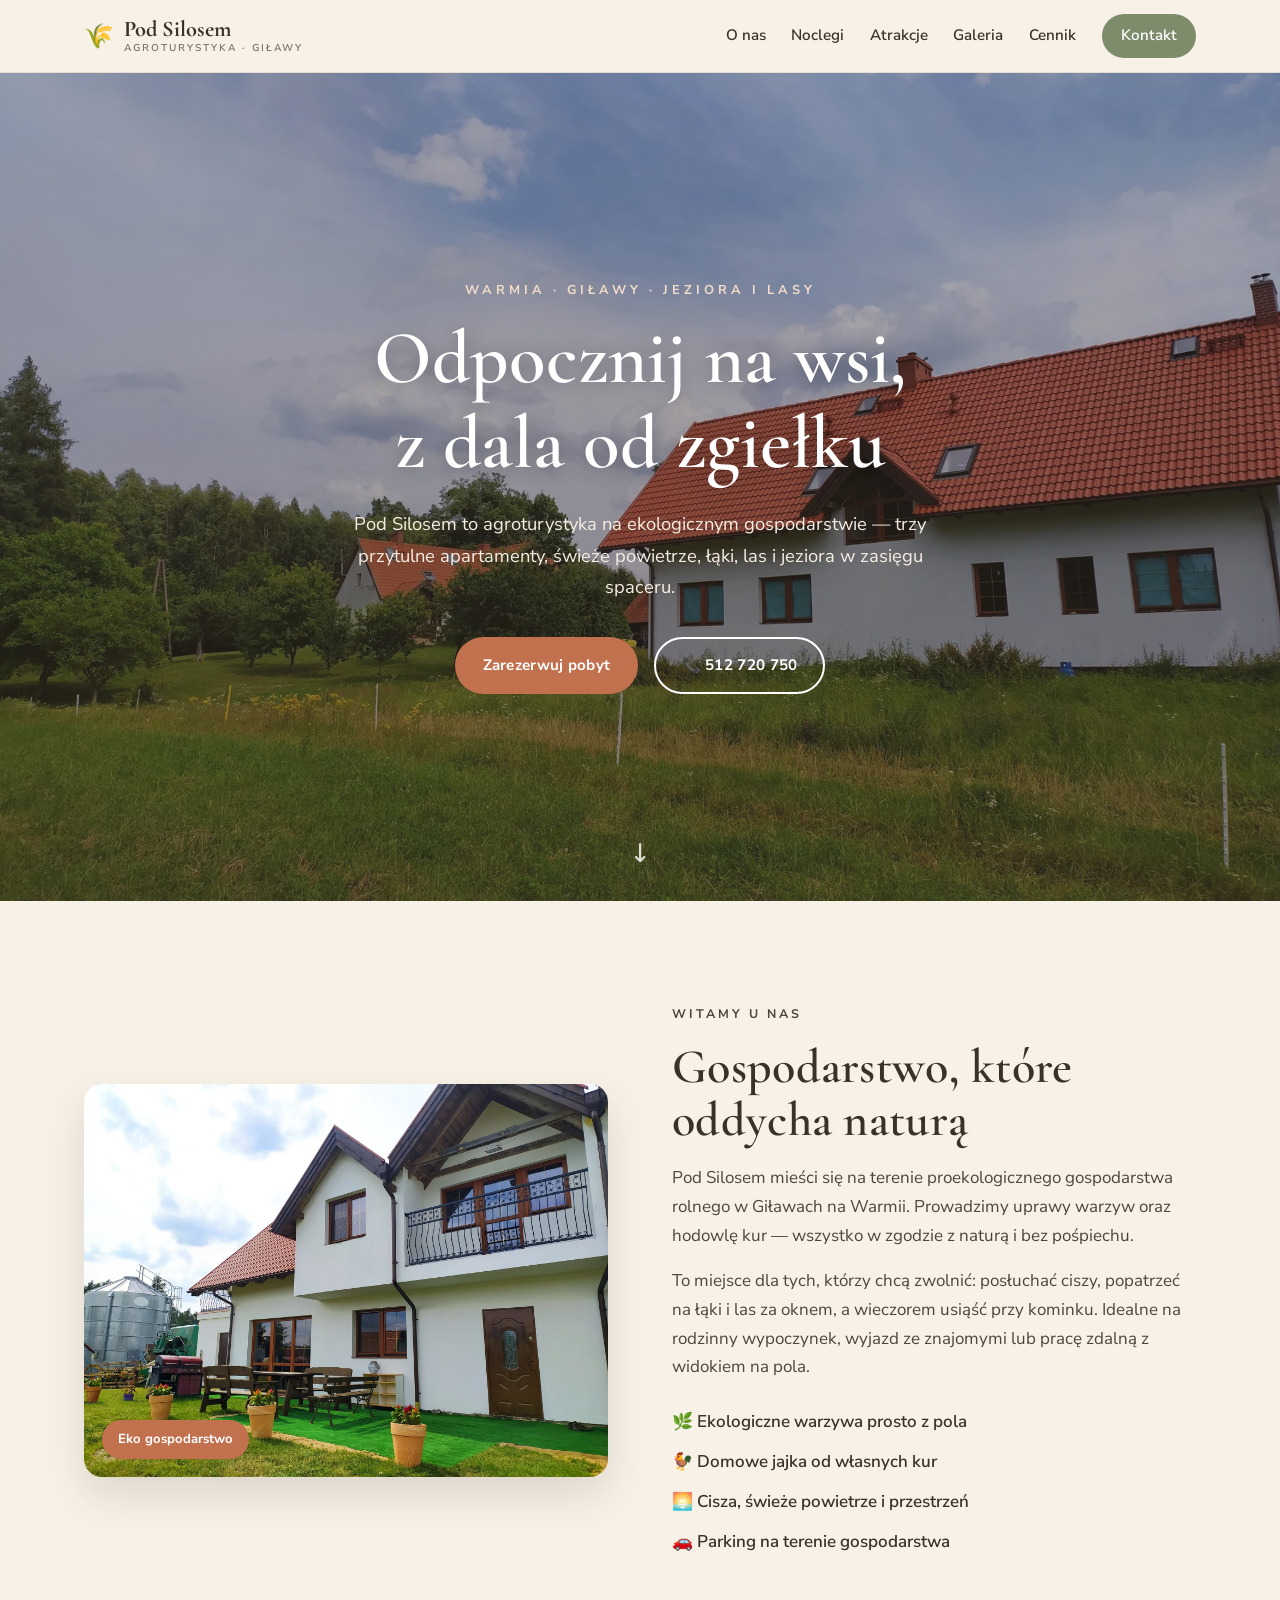
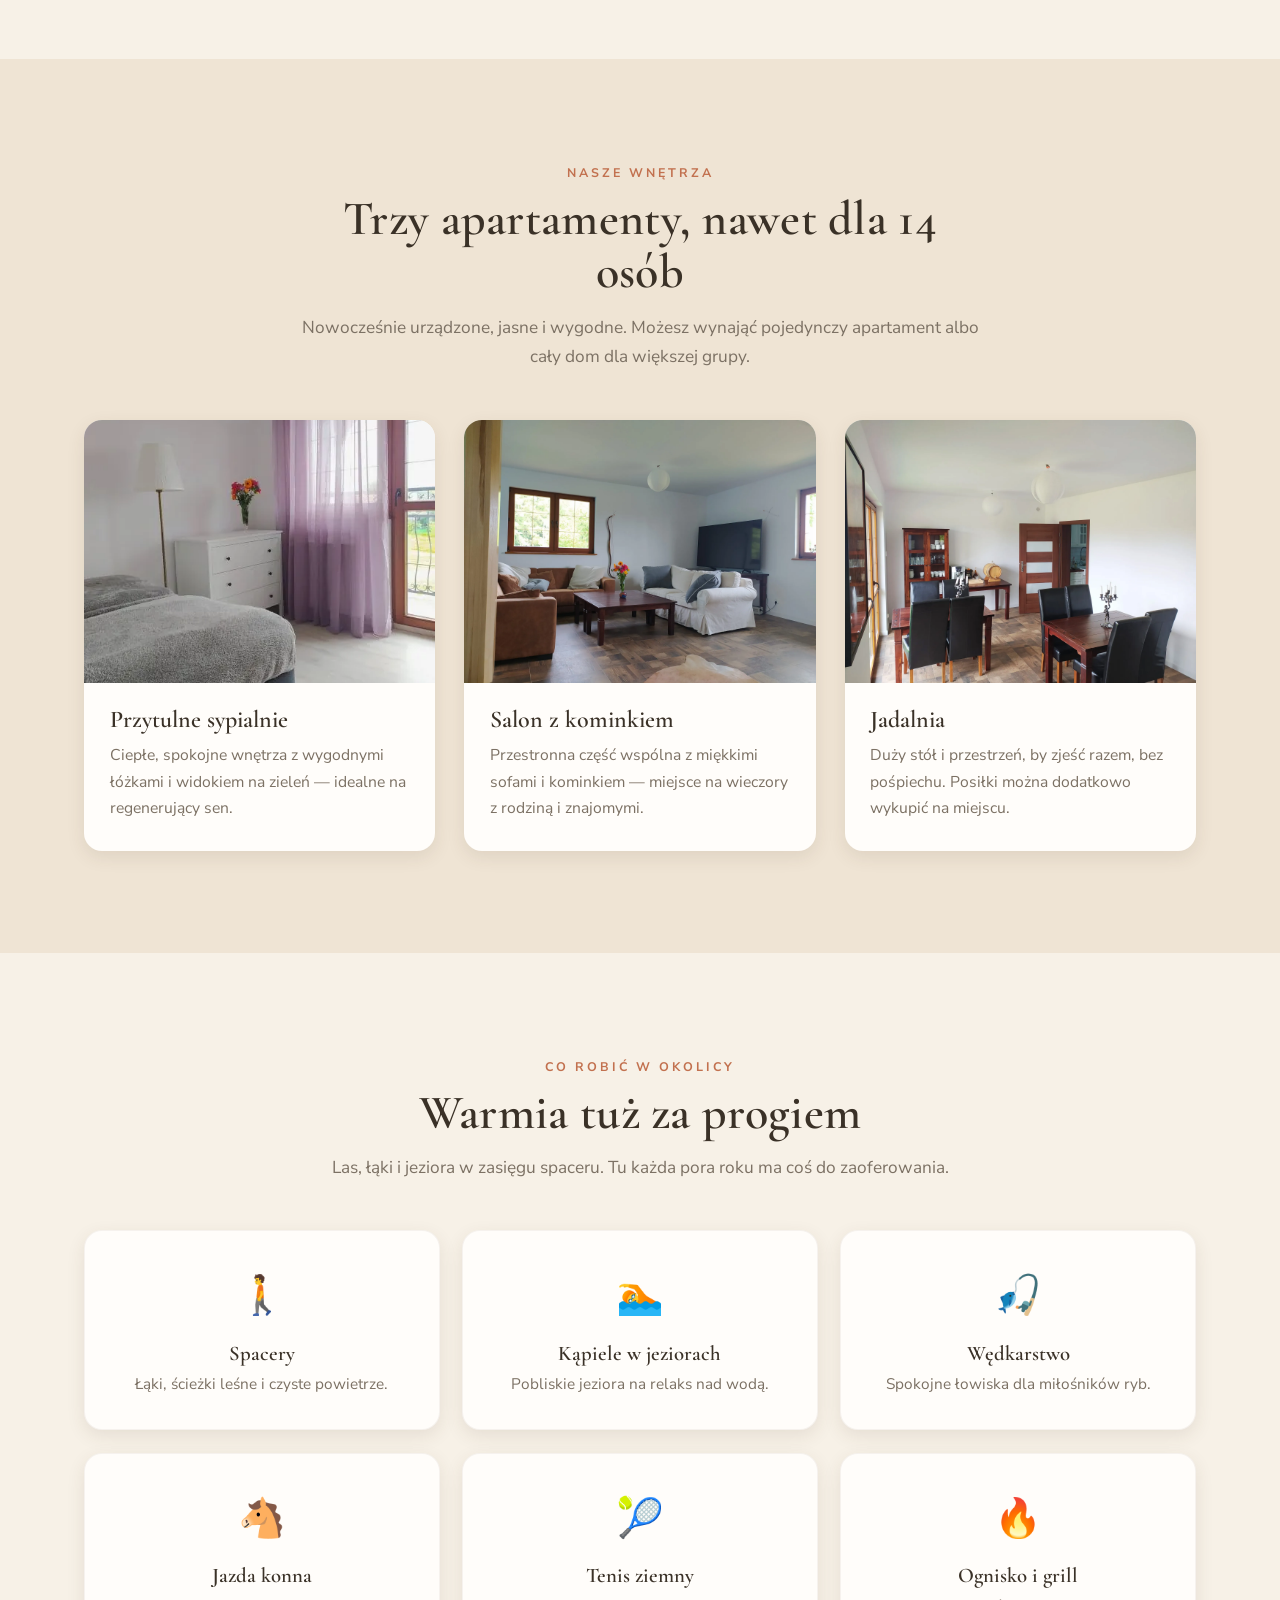
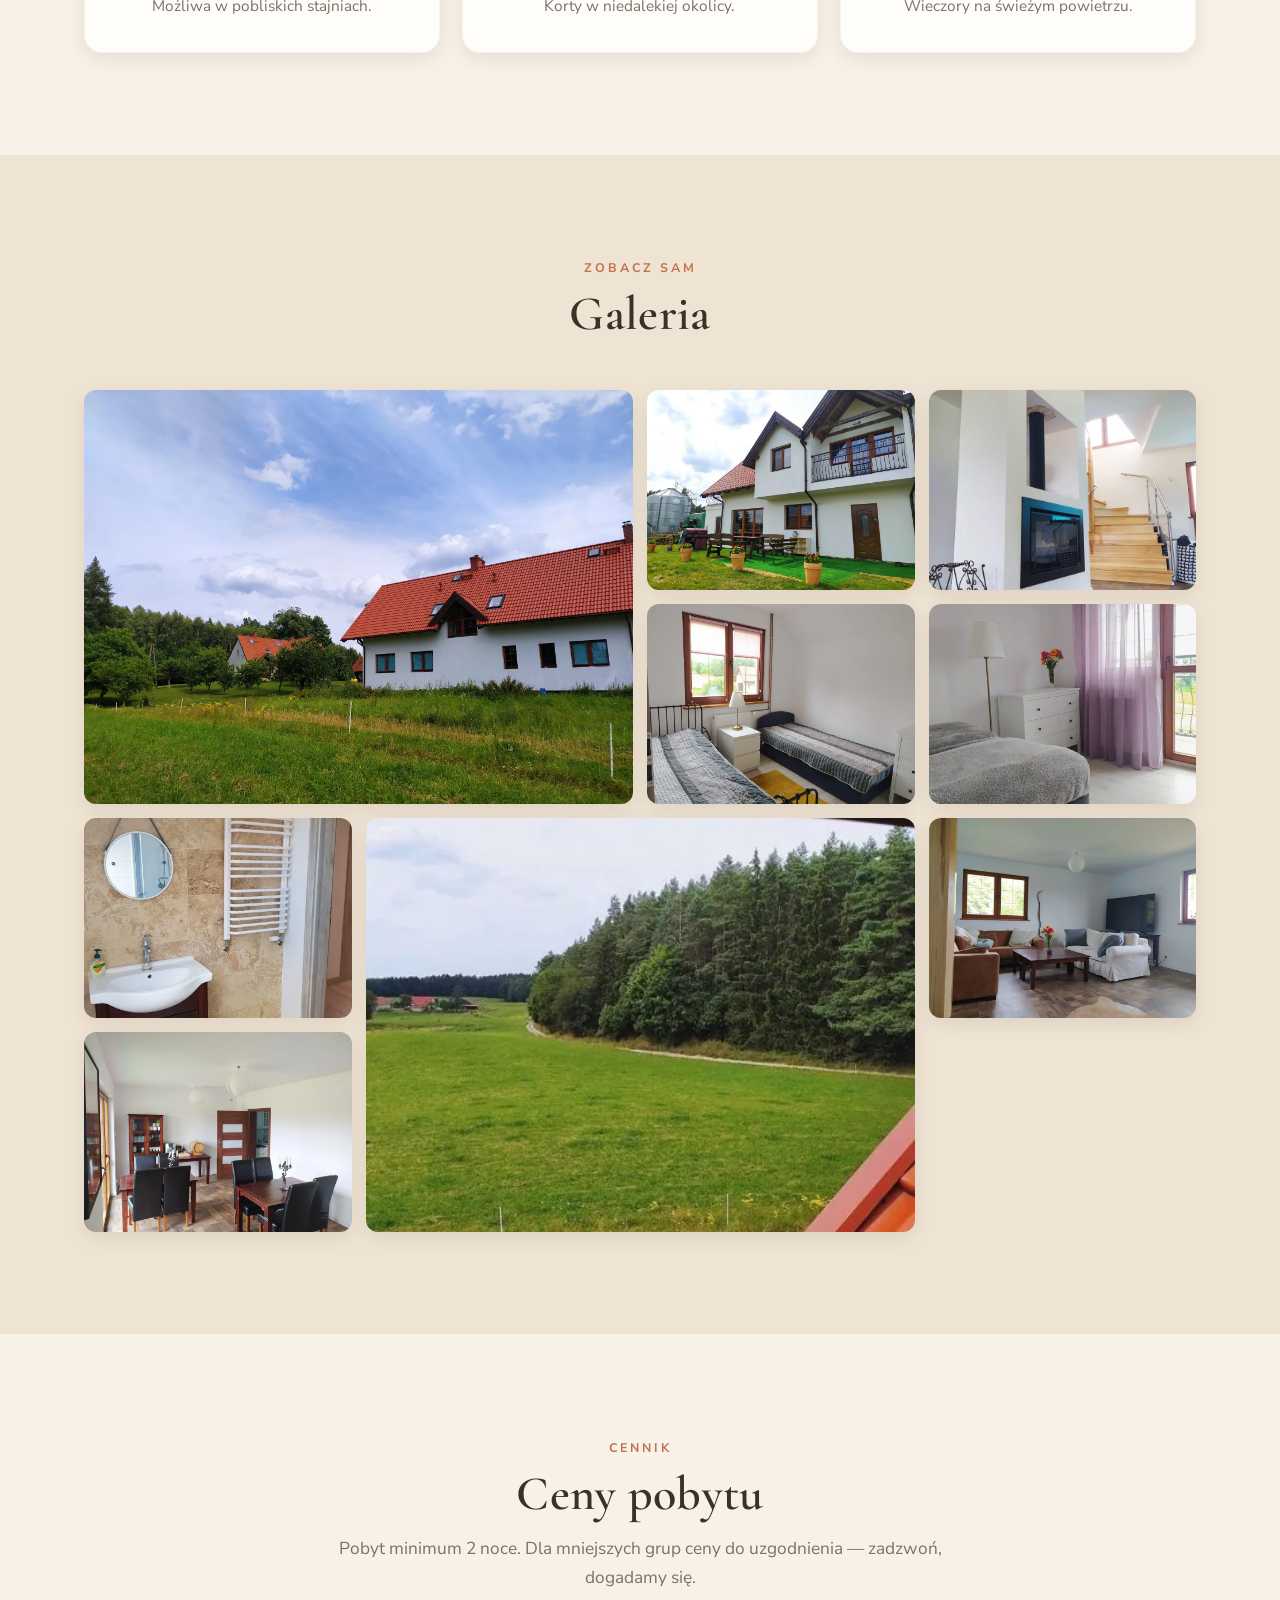
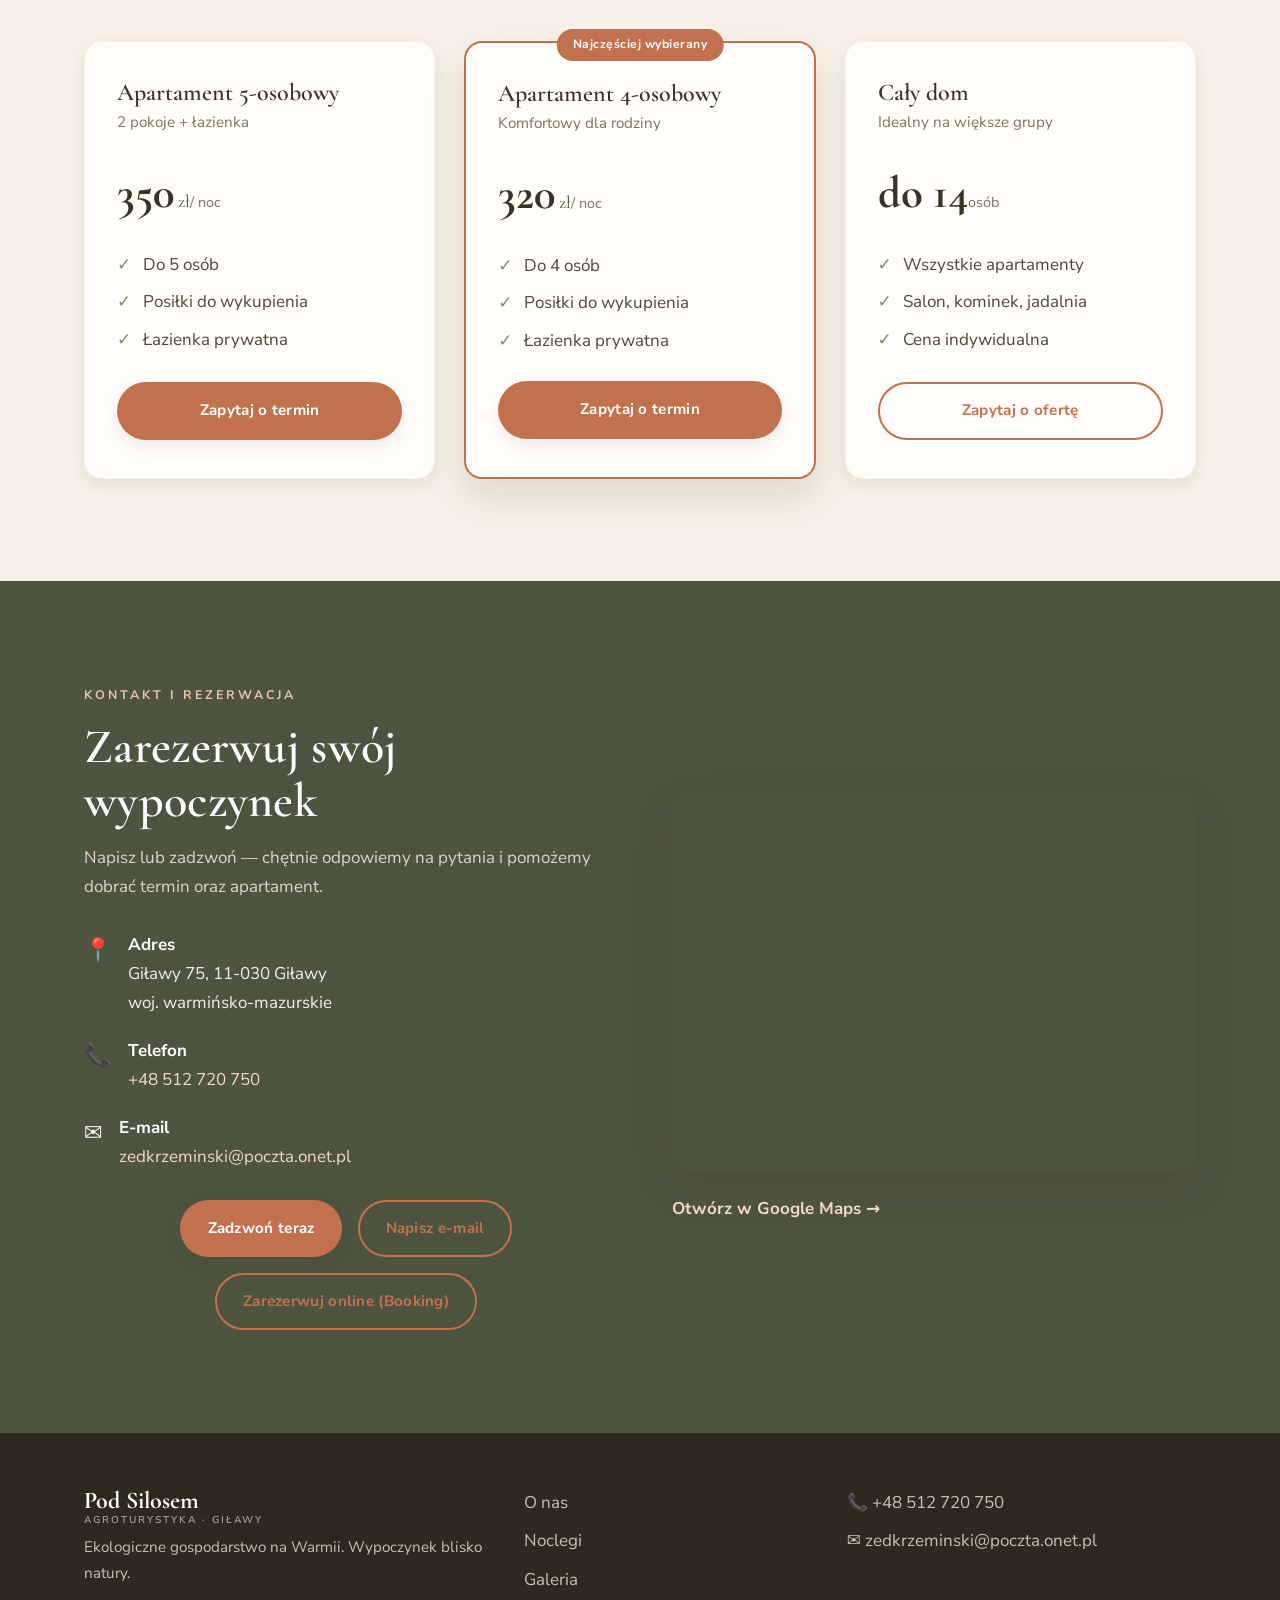
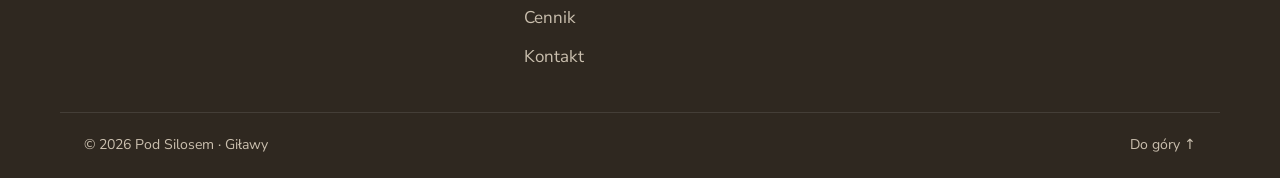
==== index.html @ f5632165 "Dodaj przycisk rezerwacji Booking + konwersje na jego klikniecie Drugorzedny CTA "Zarezerwuj online " ====
<!DOCTYPE html>
<html lang="pl">
<head>
  <!-- Google tag (gtag.js) -->
  <script async src="https://www.googletagmanager.com/gtag/js?id=AW-17350584286"></script>
  <script>
    window.dataLayer = window.dataLayer || [];
    function gtag(){dataLayer.push(arguments);}
    gtag('js', new Date());

    gtag('config', 'AW-17350584286');
  </script>

  <meta charset="UTF-8">
  <meta name="viewport" content="width=device-width, initial-scale=1.0">
  <title>Pod Silosem — Agroturystyka w Giławach na Warmii</title>
  <meta name="description" content="Pod Silosem — agroturystyka w Giławach na Warmii. Trzy nowoczesne apartamenty dla 14 osób na ekologicznym gospodarstwie. Jeziora, las, cisza i wypoczynek z dala od miasta.">
  <meta name="keywords" content="agroturystyka Giławy, nocleg Warmia, Pod Silosem, agroturystyka Warmia i Mazury, apartamenty Giławy, wypoczynek nad jeziorem">
  <meta name="author" content="Pod Silosem">

  <!-- Open Graph -->
  <meta property="og:title" content="Pod Silosem — Agroturystyka w Giławach">
  <meta property="og:description" content="Trzy apartamenty dla 14 osób na ekologicznym gospodarstwie na Warmii. Jeziora, las, cisza.">
  <meta property="og:type" content="website">
  <meta property="og:image" content="assets/img/foto-06.webp">
  <meta property="og:locale" content="pl_PL">

  <link rel="preconnect" href="https://fonts.googleapis.com">
  <link rel="preconnect" href="https://fonts.gstatic.com" crossorigin>
  <link rel="stylesheet"
        href="https://fonts.googleapis.com/css2?family=Cormorant+Garamond:wght@400;600;700&family=Nunito+Sans:wght@300;400;600&display=swap"
        media="print" onload="this.media='all'">
  <noscript>
    <link rel="stylesheet" href="https://fonts.googleapis.com/css2?family=Cormorant+Garamond:wght@400;600;700&family=Nunito+Sans:wght@300;400;600&display=swap">
  </noscript>
  <link rel="stylesheet" href="assets/css/style.css">

  <!-- Schema.org: lokalny biznes / nocleg -->
  <script type="application/ld+json">
  {
    "@context": "https://schema.org",
    "@type": "LodgingBusiness",
    "name": "Pod Silosem — Agroturystyka w Giławach",
    "description": "Agroturystyka na ekologicznym gospodarstwie rolnym. Trzy apartamenty dla 14 osób, jeziora i lasy Warmii.",
    "image": "assets/img/foto-06.webp",
    "telephone": "+48512720750",
    "email": "zedkrzeminski@poczta.onet.pl",
    "address": {
      "@type": "PostalAddress",
      "streetAddress": "Giławy 75",
      "postalCode": "11-030",
      "addressLocality": "Giławy",
      "addressRegion": "warmińsko-mazurskie",
      "addressCountry": "PL"
    },
    "petsAllowed": true,
    "numberOfRooms": 3
  }
  </script>
</head>
<body>

  <!-- ===== NAGŁÓWEK / NAWIGACJA ===== -->
  <header class="site-header" id="top">
    <div class="container nav-wrap">
      <a href="#top" class="brand">
        <span class="brand-mark">🌾</span>
        <span class="brand-text">Pod&nbsp;Silosem<small>Agroturystyka · Giławy</small></span>
      </a>
      <nav class="nav" id="nav">
        <a href="#o-nas">O nas</a>
        <a href="#noclegi">Noclegi</a>
        <a href="#atrakcje">Atrakcje</a>
        <a href="#galeria">Galeria</a>
        <a href="#cennik">Cennik</a>
        <a href="#kontakt" class="nav-cta">Kontakt</a>
      </nav>
      <button class="nav-toggle" id="navToggle" aria-label="Otwórz menu" aria-expanded="false">
        <span></span><span></span><span></span>
      </button>
    </div>
  </header>

  <!-- ===== HERO ===== -->
  <section class="hero">
    <div class="hero-overlay"></div>
    <div class="container hero-inner">
      <p class="hero-kicker">Warmia · Giławy · jeziora i lasy</p>
      <h1>Odpocznij na wsi,<br>z dala od zgiełku</h1>
      <p class="hero-lead">Pod Silosem to agroturystyka na ekologicznym gospodarstwie — trzy przytulne apartamenty, świeże powietrze, łąki, las i jeziora w zasięgu spaceru.</p>
      <div class="hero-actions">
        <a href="#kontakt" class="btn btn-primary">Zarezerwuj pobyt</a>
        <a href="tel:+48512720750" class="btn btn-ghost">📞 512 720 750</a>
      </div>
    </div>
    <a href="#o-nas" class="hero-scroll" aria-label="Przewiń w dół">↓</a>
  </section>

  <!-- ===== O NAS ===== -->
  <section class="section" id="o-nas">
    <div class="container split">
      <div class="split-media">
        <img src="assets/img/foto-05.webp" alt="Dom gospodarstwa Pod Silosem z tarasem i ogrodem" loading="lazy">
        <span class="media-badge">Eko gospodarstwo</span>
      </div>
      <div class="split-text">
        <p class="kicker">Witamy u nas</p>
        <h2>Gospodarstwo, które oddycha naturą</h2>
        <p>Pod Silosem mieści się na terenie proekologicznego gospodarstwa rolnego w Giławach na Warmii. Prowadzimy uprawy warzyw oraz hodowlę kur — wszystko w zgodzie z naturą i bez pośpiechu.</p>
        <p>To miejsce dla tych, którzy chcą zwolnić: posłuchać ciszy, popatrzeć na łąki i las za oknem, a wieczorem usiąść przy kominku. Idealne na rodzinny wypoczynek, wyjazd ze znajomymi lub pracę zdalną z widokiem na pola.</p>
        <ul class="feature-list">
          <li>🌿 Ekologiczne warzywa prosto z pola</li>
          <li>🐓 Domowe jajka od własnych kur</li>
          <li>🌅 Cisza, świeże powietrze i przestrzeń</li>
          <li>🚗 Parking na terenie gospodarstwa</li>
        </ul>
      </div>
    </div>
  </section>

  <!-- ===== NOCLEGI ===== -->
  <section class="section section-alt" id="noclegi">
    <div class="container">
      <div class="section-head">
        <p class="kicker">Nasze wnętrza</p>
        <h2>Trzy apartamenty, nawet dla 14 osób</h2>
        <p class="section-sub">Nowocześnie urządzone, jasne i wygodne. Możesz wynająć pojedynczy apartament albo cały dom dla większej grupy.</p>
      </div>
      <div class="cards">
        <article class="card">
          <div class="card-media"><img src="assets/img/foto-09.webp" alt="Sypialnia z podwójnym łóżkiem" loading="lazy"></div>
          <div class="card-body">
            <h3>Przytulne sypialnie</h3>
            <p>Ciepłe, spokojne wnętrza z wygodnymi łóżkami i widokiem na zieleń — idealne na regenerujący sen.</p>
          </div>
        </article>
        <article class="card">
          <div class="card-media"><img src="assets/img/foto-02.webp" alt="Salon z kominkiem i wygodnymi sofami" loading="lazy"></div>
          <div class="card-body">
            <h3>Salon z kominkiem</h3>
            <p>Przestronna część wspólna z miękkimi sofami i kominkiem — miejsce na wieczory z rodziną i znajomymi.</p>
          </div>
        </article>
        <article class="card">
          <div class="card-media"><img src="assets/img/foto-03.webp" alt="Jadalnia z dużym drewnianym stołem" loading="lazy"></div>
          <div class="card-body">
            <h3>Jadalnia</h3>
            <p>Duży stół i przestrzeń, by zjeść razem, bez pośpiechu. Posiłki można dodatkowo wykupić na miejscu.</p>
          </div>
        </article>
      </div>
    </div>
  </section>

  <!-- ===== ATRAKCJE ===== -->
  <section class="section" id="atrakcje">
    <div class="container">
      <div class="section-head">
        <p class="kicker">Co robić w okolicy</p>
        <h2>Warmia tuż za progiem</h2>
        <p class="section-sub">Las, łąki i jeziora w zasięgu spaceru. Tu każda pora roku ma coś do zaoferowania.</p>
      </div>
      <div class="amen-grid">
        <div class="amen"><span class="amen-ico">🚶</span><h3>Spacery</h3><p>Łąki, ścieżki leśne i czyste powietrze.</p></div>
        <div class="amen"><span class="amen-ico">🏊</span><h3>Kąpiele w jeziorach</h3><p>Pobliskie jeziora na relaks nad wodą.</p></div>
        <div class="amen"><span class="amen-ico">🎣</span><h3>Wędkarstwo</h3><p>Spokojne łowiska dla miłośników ryb.</p></div>
        <div class="amen"><span class="amen-ico">🐴</span><h3>Jazda konna</h3><p>Możliwa w pobliskich stajniach.</p></div>
        <div class="amen"><span class="amen-ico">🎾</span><h3>Tenis ziemny</h3><p>Korty w niedalekiej okolicy.</p></div>
        <div class="amen"><span class="amen-ico">🔥</span><h3>Ognisko i grill</h3><p>Wieczory na świeżym powietrzu.</p></div>
      </div>
    </div>
  </section>

  <!-- ===== GALERIA ===== -->
  <section class="section section-alt" id="galeria">
    <div class="container">
      <div class="section-head">
        <p class="kicker">Zobacz sam</p>
        <h2>Galeria</h2>
      </div>
      <div class="gallery" id="gallery">
        <a href="assets/img/foto-06.webp" class="g-item g-wide"><img src="assets/img/foto-06.webp" alt="Dom w otoczeniu łąk i lasu" loading="lazy"></a>
        <a href="assets/img/foto-05.webp" class="g-item"><img src="assets/img/foto-05.webp" alt="Dom z tarasem i ogrodem" loading="lazy"></a>
        <a href="assets/img/foto-04.webp" class="g-item"><img src="assets/img/foto-04.webp" alt="Kominek i drewniane schody" loading="lazy"></a>
        <a href="assets/img/foto-01.webp" class="g-item"><img src="assets/img/foto-01.webp" alt="Sypialnia z dwoma łóżkami" loading="lazy"></a>
        <a href="assets/img/foto-09.webp" class="g-item"><img src="assets/img/foto-09.webp" alt="Sypialnia z fioletowymi zasłonami" loading="lazy"></a>
        <a href="assets/img/foto-07.webp" class="g-item"><img src="assets/img/foto-07.webp" alt="Łazienka" loading="lazy"></a>
        <a href="assets/img/foto-08.webp" class="g-item g-wide"><img src="assets/img/foto-08.webp" alt="Widok z okna na łąkę i las" loading="lazy"></a>
        <a href="assets/img/foto-02.webp" class="g-item"><img src="assets/img/foto-02.webp" alt="Salon z sofami i kominkiem" loading="lazy"></a>
        <a href="assets/img/foto-03.webp" class="g-item"><img src="assets/img/foto-03.webp" alt="Jadalnia z drewnianym stołem" loading="lazy"></a>
      </div>
    </div>
  </section>

  <!-- ===== CENNIK ===== -->
  <section class="section" id="cennik">
    <div class="container">
      <div class="section-head">
        <p class="kicker">Cennik</p>
        <h2>Ceny pobytu</h2>
        <p class="section-sub">Pobyt minimum 2 noce. Dla mniejszych grup ceny do uzgodnienia — zadzwoń, dogadamy się.</p>
      </div>
      <div class="price-grid">
        <div class="price-card">
          <h3>Apartament 5-osobowy</h3>
          <p class="price-meta">2 pokoje + łazienka</p>
          <p class="price"><span>350</span> zł<small>/ noc</small></p>
          <ul>
            <li>Do 5 osób</li>
            <li>Posiłki do wykupienia</li>
            <li>Łazienka prywatna</li>
          </ul>
          <a href="#kontakt" class="btn btn-primary btn-block">Zapytaj o termin</a>
        </div>
        <div class="price-card price-card--featured">
          <span class="price-tag">Najczęściej wybierany</span>
          <h3>Apartament 4-osobowy</h3>
          <p class="price-meta">Komfortowy dla rodziny</p>
          <p class="price"><span>320</span> zł<small>/ noc</small></p>
          <ul>
            <li>Do 4 osób</li>
            <li>Posiłki do wykupienia</li>
            <li>Łazienka prywatna</li>
          </ul>
          <a href="#kontakt" class="btn btn-primary btn-block">Zapytaj o termin</a>
        </div>
        <div class="price-card">
          <h3>Cały dom</h3>
          <p class="price-meta">Idealny na większe grupy</p>
          <p class="price"><span>do 14</span><small>osób</small></p>
          <ul>
            <li>Wszystkie apartamenty</li>
            <li>Salon, kominek, jadalnia</li>
            <li>Cena indywidualna</li>
          </ul>
          <a href="#kontakt" class="btn btn-ghost btn-block">Zapytaj o ofertę</a>
        </div>
      </div>
    </div>
  </section>

  <!-- ===== KONTAKT ===== -->
  <section class="section section-contact" id="kontakt">
    <div class="container split">
      <div class="split-text">
        <p class="kicker">Kontakt i rezerwacja</p>
        <h2>Zarezerwuj swój wypoczynek</h2>
        <p>Napisz lub zadzwoń — chętnie odpowiemy na pytania i pomożemy dobrać termin oraz apartament.</p>
        <ul class="contact-list">
          <li><span>📍</span> <div><strong>Adres</strong><br>Giławy 75, 11-030 Giławy<br>woj. warmińsko-mazurskie</div></li>
          <li><span>📞</span> <div><strong>Telefon</strong><br><a href="tel:+48512720750">+48 512 720 750</a></div></li>
          <li><span>✉️</span> <div><strong>E-mail</strong><br><a href="mailto:zedkrzeminski@poczta.onet.pl">zedkrzeminski@poczta.onet.pl</a></div></li>
        </ul>
        <div class="hero-actions">
          <a href="tel:+48512720750" class="btn btn-primary">Zadzwoń teraz</a>
          <a href="mailto:zedkrzeminski@poczta.onet.pl?subject=Zapytanie%20o%20rezerwacj%C4%99%20-%20Pod%20Silosem" class="btn btn-ghost">Napisz e-mail</a>
          <a href="https://www.booking.com/hotel/pl/agroturystyka-gilawy.pl.html" class="btn btn-ghost js-book-booking" target="_blank" rel="noopener">Zarezerwuj online (Booking)</a>
        </div>
      </div>
      <div class="split-media">
        <iframe
          title="Mapa — Giławy"
          src="https://www.openstreetmap.org/export/embed.html?bbox=20.743%2C53.705%2C20.833%2C53.748&amp;layer=mapnik&amp;marker=53.7265%2C20.7880"
          class="map-frame" loading="lazy"></iframe>
        <a class="map-link" href="https://www.google.com/maps/search/?api=1&query=53.72653514861423%2C20.7880292513791" target="_blank" rel="noopener">Otwórz w Google Maps →</a>
      </div>
    </div>
  </section>

  <!-- ===== STOPKA ===== -->
  <footer class="site-footer">
    <div class="container footer-wrap">
      <div>
        <p class="brand-text footer-brand">Pod Silosem<small>Agroturystyka · Giławy</small></p>
        <p class="footer-note">Ekologiczne gospodarstwo na Warmii. Wypoczynek blisko natury.</p>
      </div>
      <div class="footer-links">
        <a href="#o-nas">O nas</a>
        <a href="#noclegi">Noclegi</a>
        <a href="#galeria">Galeria</a>
        <a href="#cennik">Cennik</a>
        <a href="#kontakt">Kontakt</a>
      </div>
      <div class="footer-contact">
        <a href="tel:+48512720750">📞 +48 512 720 750</a>
        <a href="mailto:zedkrzeminski@poczta.onet.pl">✉️ zedkrzeminski@poczta.onet.pl</a>
      </div>
    </div>
    <div class="container footer-bottom">
      <span>© <span id="year"></span> Pod Silosem · Giławy</span>
      <a href="#top">Do góry ↑</a>
    </div>
  </footer>

  <!-- ===== LIGHTBOX ===== -->
  <div class="lightbox" id="lightbox" aria-hidden="true">
    <button class="lb-close" id="lbClose" aria-label="Zamknij">×</button>
    <button class="lb-prev" id="lbPrev" aria-label="Poprzednie">‹</button>
    <img src="" alt="" id="lbImg">
    <button class="lb-next" id="lbNext" aria-label="Następne">›</button>
  </div>

  <a href="tel:+48512720750" class="fab-call" aria-label="Zadzwoń">📞</a>

  <script defer src="assets/js/main.js"></script>

  <!-- GoatCounter analytics -->
  <script data-goatcounter="https://gilawy.goatcounter.com/count"
          async src="//gc.zgo.at/count.js"></script>

  <!-- Google Ads: konwersje (telefon + Booking) -->
  <script>
    function gilawyTrackConversion(sendTo) {
      if (typeof gtag === 'function') {
        gtag('event', 'conversion', { 'send_to': sendTo });
      }
    }
    document.addEventListener('DOMContentLoaded', function () {
      // Kliknięcie w numer telefonu
      document.querySelectorAll('a[href^="tel:"]').forEach(function (link) {
        link.addEventListener('click', function () {
          gilawyTrackConversion('AW-17350584286/WjOwCJOV_b8cEN7Ps9FA');
        });
      });
      // Kliknięcie "Zarezerwuj online (Booking)"
      document.querySelectorAll('.js-book-booking').forEach(function (link) {
        link.addEventListener('click', function () {
          gilawyTrackConversion('AW-17350584286/6HXTCPCo_r8cEN7Ps9FA');
        });
      });
    });
  </script>
</body>
</html>
---- assets/css/style.css ----
/* ===========================================================
   Pod Silosem — Agroturystyka Giławy
   Styl: przytulny / boho · paleta natury
   =========================================================== */

:root {
  --cream:      #f7f1e7;
  --sand:       #efe4d4;
  --terracotta: #c2714f;
  --terracotta-dark: #a85b3c;
  --sage:       #7d8c6a;
  --sage-dark:  #5f6e4f;
  --olive:      #4d5440;
  --brown:      #6b4f3a;
  --ink:        #3a3127;
  --muted:      #7c7164;
  --white:      #fffdfa;
  --shadow:     0 18px 40px rgba(74, 56, 38, .14);
  --shadow-sm:  0 6px 18px rgba(74, 56, 38, .10);
  --radius:     18px;
  --radius-sm:  12px;
  --maxw:       1160px;
  --serif: "Cormorant Garamond", Georgia, serif;
  --sans:  "Nunito Sans", system-ui, -apple-system, sans-serif;
}

* { box-sizing: border-box; margin: 0; padding: 0; }

html { scroll-behavior: smooth; scroll-padding-top: 80px; }

body {
  font-family: var(--sans);
  color: var(--ink);
  background: var(--cream);
  line-height: 1.7;
  font-size: 17px;
  -webkit-font-smoothing: antialiased;
}

img { max-width: 100%; display: block; }
a { color: inherit; text-decoration: none; }

.container { width: 100%; max-width: var(--maxw); margin-inline: auto; padding-inline: 24px; }

h1, h2, h3 { font-family: var(--serif); font-weight: 600; line-height: 1.12; color: var(--ink); }
h2 { font-size: clamp(2rem, 4vw, 3rem); letter-spacing: .3px; }
h3 { font-size: 1.5rem; }

.kicker {
  text-transform: uppercase;
  letter-spacing: 3px;
  font-size: .78rem;
  font-weight: 700;
  color: var(--terracotta);
  margin-bottom: .6rem;
}

/* ---------- BUTTONS ---------- */
.btn {
  display: inline-flex; align-items: center; gap: .5rem;
  padding: .85rem 1.6rem;
  border-radius: 999px;
  font-weight: 700;
  font-size: .95rem;
  letter-spacing: .3px;
  cursor: pointer;
  border: 2px solid transparent;
  transition: transform .2s ease, box-shadow .2s ease, background .2s ease, color .2s ease;
}
.btn:hover { transform: translateY(-2px); }
.btn-primary { background: var(--terracotta); color: #fff; box-shadow: var(--shadow-sm); }
.btn-primary:hover { background: var(--terracotta-dark); }
.btn-ghost { border-color: var(--terracotta); color: var(--terracotta); background: transparent; }
.btn-ghost:hover { background: var(--terracotta); color: #fff; }
.btn-block { width: 100%; justify-content: center; }

/* ---------- HEADER ---------- */
.site-header {
  position: sticky; top: 0; z-index: 50;
  background: rgba(247, 241, 231, .9);
  backdrop-filter: blur(10px);
  border-bottom: 1px solid rgba(107, 79, 58, .12);
}
.nav-wrap { display: flex; align-items: center; justify-content: space-between; height: 72px; }
.brand { display: flex; align-items: center; gap: .6rem; }
.brand-mark { font-size: 1.5rem; }
.brand-text {
  font-family: var(--serif); font-weight: 700; font-size: 1.4rem;
  line-height: 1; display: flex; flex-direction: column;
}
.brand-text small { font-family: var(--sans); font-weight: 600; font-size: .62rem; letter-spacing: 2px; text-transform: uppercase; color: var(--muted); margin-top: 3px; }

.nav { display: flex; align-items: center; gap: 1.6rem; }
.nav a { font-weight: 600; font-size: .95rem; color: var(--ink); position: relative; transition: color .2s; }
.nav a:not(.nav-cta)::after {
  content: ""; position: absolute; left: 0; bottom: -6px; height: 2px; width: 0;
  background: var(--terracotta); transition: width .25s ease;
}
.nav a:not(.nav-cta):hover { color: var(--terracotta); }
.nav a:not(.nav-cta):hover::after { width: 100%; }
.nav-cta { background: var(--sage); color: #fff !important; padding: .55rem 1.2rem; border-radius: 999px; }
.nav-cta:hover { background: var(--sage-dark); }

.nav-toggle { display: none; flex-direction: column; gap: 5px; background: none; border: 0; cursor: pointer; padding: 6px; }
.nav-toggle span { width: 26px; height: 2px; background: var(--ink); border-radius: 2px; transition: .3s; }

/* ---------- HERO ---------- */
.hero {
  position: relative; min-height: 92vh; display: flex; align-items: center;
  background: url("../img/foto-06.webp") center/cover no-repeat fixed;
  color: #fff; text-align: center;
}
.hero-overlay {
  position: absolute; inset: 0;
  background: linear-gradient(180deg, rgba(58,49,39,.35) 0%, rgba(58,49,39,.55) 100%);
}
.hero-inner { position: relative; z-index: 2; max-width: 800px; text-align: center; margin-inline: auto; padding-block: 5rem; }
.hero-kicker { text-transform: uppercase; letter-spacing: 4px; font-size: .8rem; font-weight: 700; color: #f3dcc9; margin-bottom: 1rem; }
.hero h1 { font-size: clamp(2.6rem, 6vw, 4.7rem); color: #fff; text-shadow: 0 2px 20px rgba(0,0,0,.3); }
.hero-lead { margin: 1.4rem auto 2.2rem; max-width: 600px; font-size: 1.15rem; color: #f6ede2; }
.hero-actions { display: flex; gap: 1rem; justify-content: center; flex-wrap: wrap; }
.hero .btn-ghost { border-color: #fff; color: #fff; }
.hero .btn-ghost:hover { background: #fff; color: var(--terracotta-dark); }
.hero-scroll {
  position: absolute; bottom: 26px; left: 50%; transform: translateX(-50%); z-index: 2;
  color: #fff; font-size: 1.6rem; opacity: .85; animation: bob 1.8s infinite;
}
@keyframes bob { 0%,100% { transform: translate(-50%,0); } 50% { transform: translate(-50%,8px); } }

/* ---------- SECTIONS ---------- */
.section { padding-block: clamp(4rem, 8vw, 6.5rem); }
.section-alt { background: var(--sand); }
.section-head { text-align: center; max-width: 680px; margin: 0 auto 3rem; }
.section-sub { color: var(--muted); margin-top: .8rem; font-size: 1.08rem; }

/* split layout */
.split { display: grid; grid-template-columns: 1fr 1fr; gap: clamp(2rem, 5vw, 4.5rem); align-items: center; }
.split-media { position: relative; }
.split-media img, .map-frame {
  width: 100%; height: 100%; min-height: 340px; object-fit: cover;
  border-radius: var(--radius); box-shadow: var(--shadow);
}
.media-badge {
  position: absolute; bottom: 18px; left: 18px;
  background: var(--terracotta); color: #fff; font-weight: 700; font-size: .82rem;
  padding: .5rem 1rem; border-radius: 999px; box-shadow: var(--shadow-sm);
}
.split-text h2 { margin-bottom: 1rem; }
.split-text p { margin-bottom: 1rem; color: #4f463b; }

.feature-list { list-style: none; margin-top: 1.6rem; display: grid; gap: .7rem; }
.feature-list li { font-weight: 600; }

/* ---------- CARDS (noclegi) ---------- */
.cards { display: grid; grid-template-columns: repeat(3, 1fr); gap: 1.8rem; }
.card {
  background: var(--white); border-radius: var(--radius); overflow: hidden;
  box-shadow: var(--shadow-sm); transition: transform .25s ease, box-shadow .25s ease;
}
.card:hover { transform: translateY(-6px); box-shadow: var(--shadow); }
.card-media { aspect-ratio: 4/3; overflow: hidden; }
.card-media img { width: 100%; height: 100%; object-fit: cover; transition: transform .5s ease; }
.card:hover .card-media img { transform: scale(1.06); }
.card-body { padding: 1.5rem 1.6rem 1.8rem; }
.card-body h3 { margin-bottom: .5rem; }
.card-body p { color: var(--muted); font-size: .98rem; }

/* ---------- AMENITIES (atrakcje) ---------- */
.amen-grid { display: grid; grid-template-columns: repeat(3, 1fr); gap: 1.4rem; }
.amen {
  background: var(--white); border-radius: var(--radius); padding: 2rem 1.8rem;
  text-align: center; box-shadow: var(--shadow-sm); border: 1px solid rgba(107,79,58,.06);
  transition: transform .25s ease;
}
.amen:hover { transform: translateY(-5px); }
.amen-ico { font-size: 2.4rem; display: block; margin-bottom: .8rem; }
.amen h3 { font-size: 1.3rem; margin-bottom: .4rem; }
.amen p { color: var(--muted); font-size: .96rem; }

/* ---------- GALLERY ---------- */
.gallery { display: grid; grid-template-columns: repeat(4, 1fr); grid-auto-rows: 200px; gap: 14px; }
.g-item { overflow: hidden; border-radius: var(--radius-sm); box-shadow: var(--shadow-sm); cursor: pointer; }
.g-item img { width: 100%; height: 100%; object-fit: cover; transition: transform .5s ease; }
.g-item:hover img { transform: scale(1.08); }
.g-wide { grid-column: span 2; grid-row: span 2; }

/* ---------- PRICING ---------- */
.price-grid { display: grid; grid-template-columns: repeat(3, 1fr); gap: 1.8rem; align-items: stretch; }
.price-card {
  background: var(--white); border-radius: var(--radius); padding: 2.4rem 2rem;
  box-shadow: var(--shadow-sm); position: relative; display: flex; flex-direction: column;
  border: 1px solid rgba(107,79,58,.07);
}
.price-card--featured { border: 2px solid var(--terracotta); box-shadow: var(--shadow); }
.price-tag {
  position: absolute; top: -14px; left: 50%; transform: translateX(-50%);
  background: var(--terracotta); color: #fff; font-size: .76rem; font-weight: 700;
  letter-spacing: .5px; padding: .35rem 1rem; border-radius: 999px; white-space: nowrap;
}
.price-meta { color: var(--muted); font-size: .95rem; margin-top: .2rem; }
.price { font-family: var(--serif); margin: 1.2rem 0; color: var(--olive); font-size: 1.1rem; }
.price span { font-size: 2.8rem; font-weight: 700; color: var(--ink); }
.price small { color: var(--muted); font-family: var(--sans); font-size: .9rem; }
.price-card ul { list-style: none; margin: 0 0 1.6rem; display: grid; gap: .55rem; }
.price-card ul li { padding-left: 1.6rem; position: relative; color: #4f463b; }
.price-card ul li::before { content: "✓"; position: absolute; left: 0; color: var(--sage); font-weight: 800; }
.price-card .btn { margin-top: auto; }

/* ---------- CONTACT ---------- */
.section-contact { background: var(--olive); color: #f4efe6; }
.section-contact h2, .section-contact .kicker { color: #fff; }
.section-contact .kicker { color: #e6c3aa; }
.section-contact p { color: #ddd6c8; }
.contact-list { list-style: none; margin: 1.8rem 0; display: grid; gap: 1.2rem; }
.contact-list li { display: flex; gap: 1rem; align-items: flex-start; }
.contact-list span { font-size: 1.4rem; }
.contact-list strong { color: #fff; }
.contact-list a { color: #f0d9c6; border-bottom: 1px solid transparent; }
.contact-list a:hover { border-color: #f0d9c6; }
.map-frame { border: 0; min-height: 380px; }
.map-link { display: inline-block; margin-top: .9rem; color: #f0d9c6; font-weight: 700; }

/* ---------- FOOTER ---------- */
.site-footer { background: #2f2820; color: #cabfae; padding-top: 3.5rem; }
.footer-wrap { display: grid; grid-template-columns: 1.4fr 1fr 1.2fr; gap: 2rem; padding-bottom: 2.5rem; }
.footer-brand { color: #fff; font-size: 1.5rem; }
.footer-brand small { color: #a99e8c; }
.footer-note { margin-top: .6rem; font-size: .95rem; }
.footer-links { display: flex; flex-direction: column; gap: .6rem; }
.footer-links a:hover, .footer-contact a:hover { color: #fff; }
.footer-contact { display: flex; flex-direction: column; gap: .6rem; }
.footer-bottom {
  display: flex; justify-content: space-between; align-items: center;
  border-top: 1px solid rgba(255,255,255,.1); padding-block: 1.3rem; font-size: .88rem;
}

/* ---------- FLOATING CALL BUTTON ---------- */
.fab-call {
  position: fixed; right: 20px; bottom: 20px; z-index: 60;
  width: 56px; height: 56px; border-radius: 50%;
  background: var(--terracotta); color: #fff; display: none;
  align-items: center; justify-content: center; font-size: 1.4rem;
  box-shadow: 0 10px 24px rgba(0,0,0,.25);
}

/* ---------- LIGHTBOX ---------- */
.lightbox {
  position: fixed; inset: 0; z-index: 100; display: none;
  background: rgba(30,24,18,.92); align-items: center; justify-content: center;
}
.lightbox.open { display: flex; }
.lightbox img { max-width: 90vw; max-height: 86vh; border-radius: 10px; box-shadow: 0 20px 60px rgba(0,0,0,.5); }
.lb-close, .lb-prev, .lb-next {
  position: absolute; background: rgba(255,255,255,.12); border: 0; color: #fff;
  cursor: pointer; border-radius: 50%; transition: background .2s;
}
.lb-close:hover, .lb-prev:hover, .lb-next:hover { background: rgba(255,255,255,.28); }
.lb-close { top: 22px; right: 26px; width: 46px; height: 46px; font-size: 1.8rem; }
.lb-prev, .lb-next { top: 50%; transform: translateY(-50%); width: 54px; height: 54px; font-size: 2.2rem; }
.lb-prev { left: 24px; } .lb-next { right: 24px; }

/* ---------- RESPONSYWNOŚĆ ---------- */
@media (max-width: 900px) {
  .nav {
    position: fixed; inset: 72px 0 auto 0;
    flex-direction: column; gap: 0;
    background: var(--cream); padding: 1rem 0;
    border-bottom: 1px solid rgba(107,79,58,.12);
    transform: translateY(-130%); transition: transform .35s ease;
    box-shadow: var(--shadow);
  }
  .nav.open { transform: translateY(0); }
  .nav a { width: 100%; padding: .9rem 24px; }
  .nav a:not(.nav-cta)::after { display: none; }
  .nav-cta { margin: .6rem 24px; text-align: center; }
  .nav-toggle { display: flex; }
  .nav-toggle.open span:nth-child(1) { transform: translateY(7px) rotate(45deg); }
  .nav-toggle.open span:nth-child(2) { opacity: 0; }
  .nav-toggle.open span:nth-child(3) { transform: translateY(-7px) rotate(-45deg); }

  .hero { background-attachment: scroll; }
  .cards, .amen-grid, .price-grid { grid-template-columns: 1fr 1fr; }
  .split { grid-template-columns: 1fr; }
  .footer-wrap { grid-template-columns: 1fr; }
  .fab-call { display: flex; }
}

@media (max-width: 600px) {
  body { font-size: 16px; }
  .cards, .amen-grid, .price-grid { grid-template-columns: 1fr; }
  .gallery { grid-template-columns: repeat(2, 1fr); grid-auto-rows: 150px; }
  .g-wide { grid-column: span 2; grid-row: span 1; }
  .hero-actions { flex-direction: column; align-items: stretch; }
  .footer-bottom { flex-direction: column; gap: .6rem; }
}
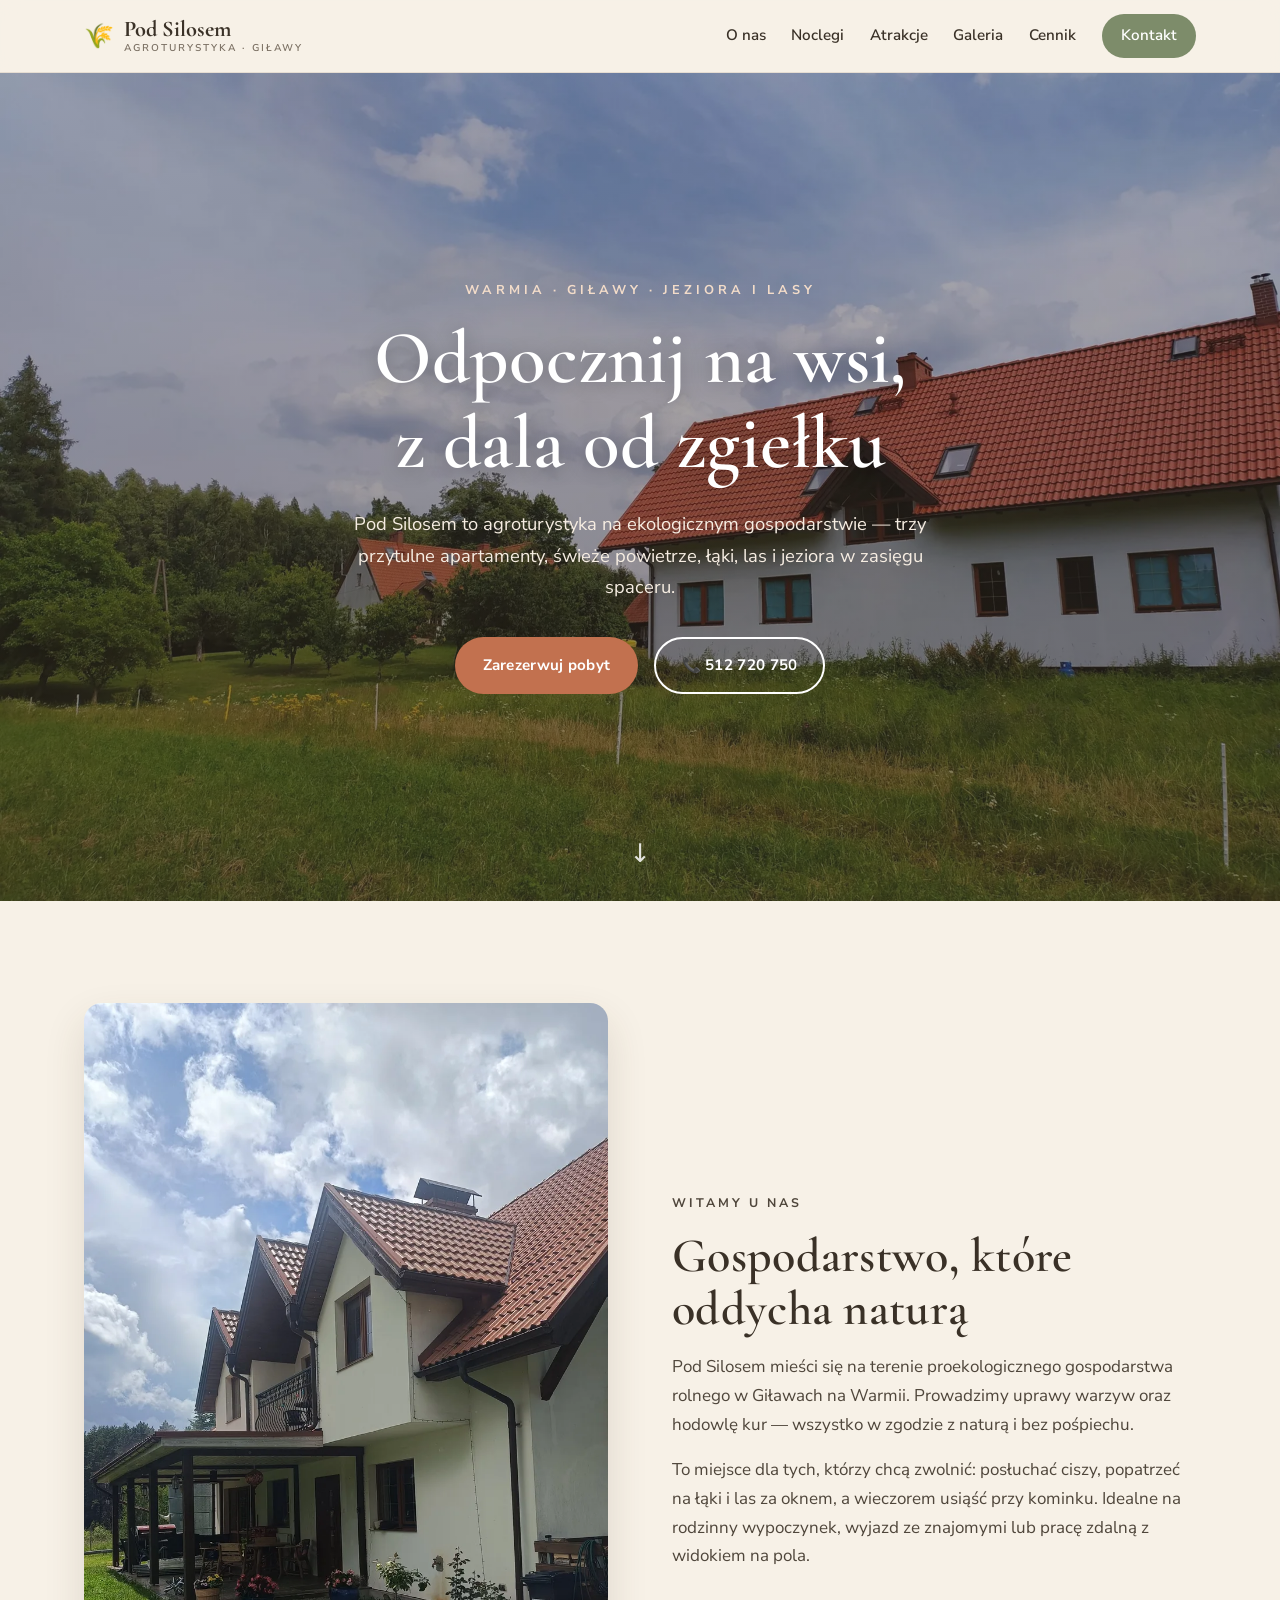
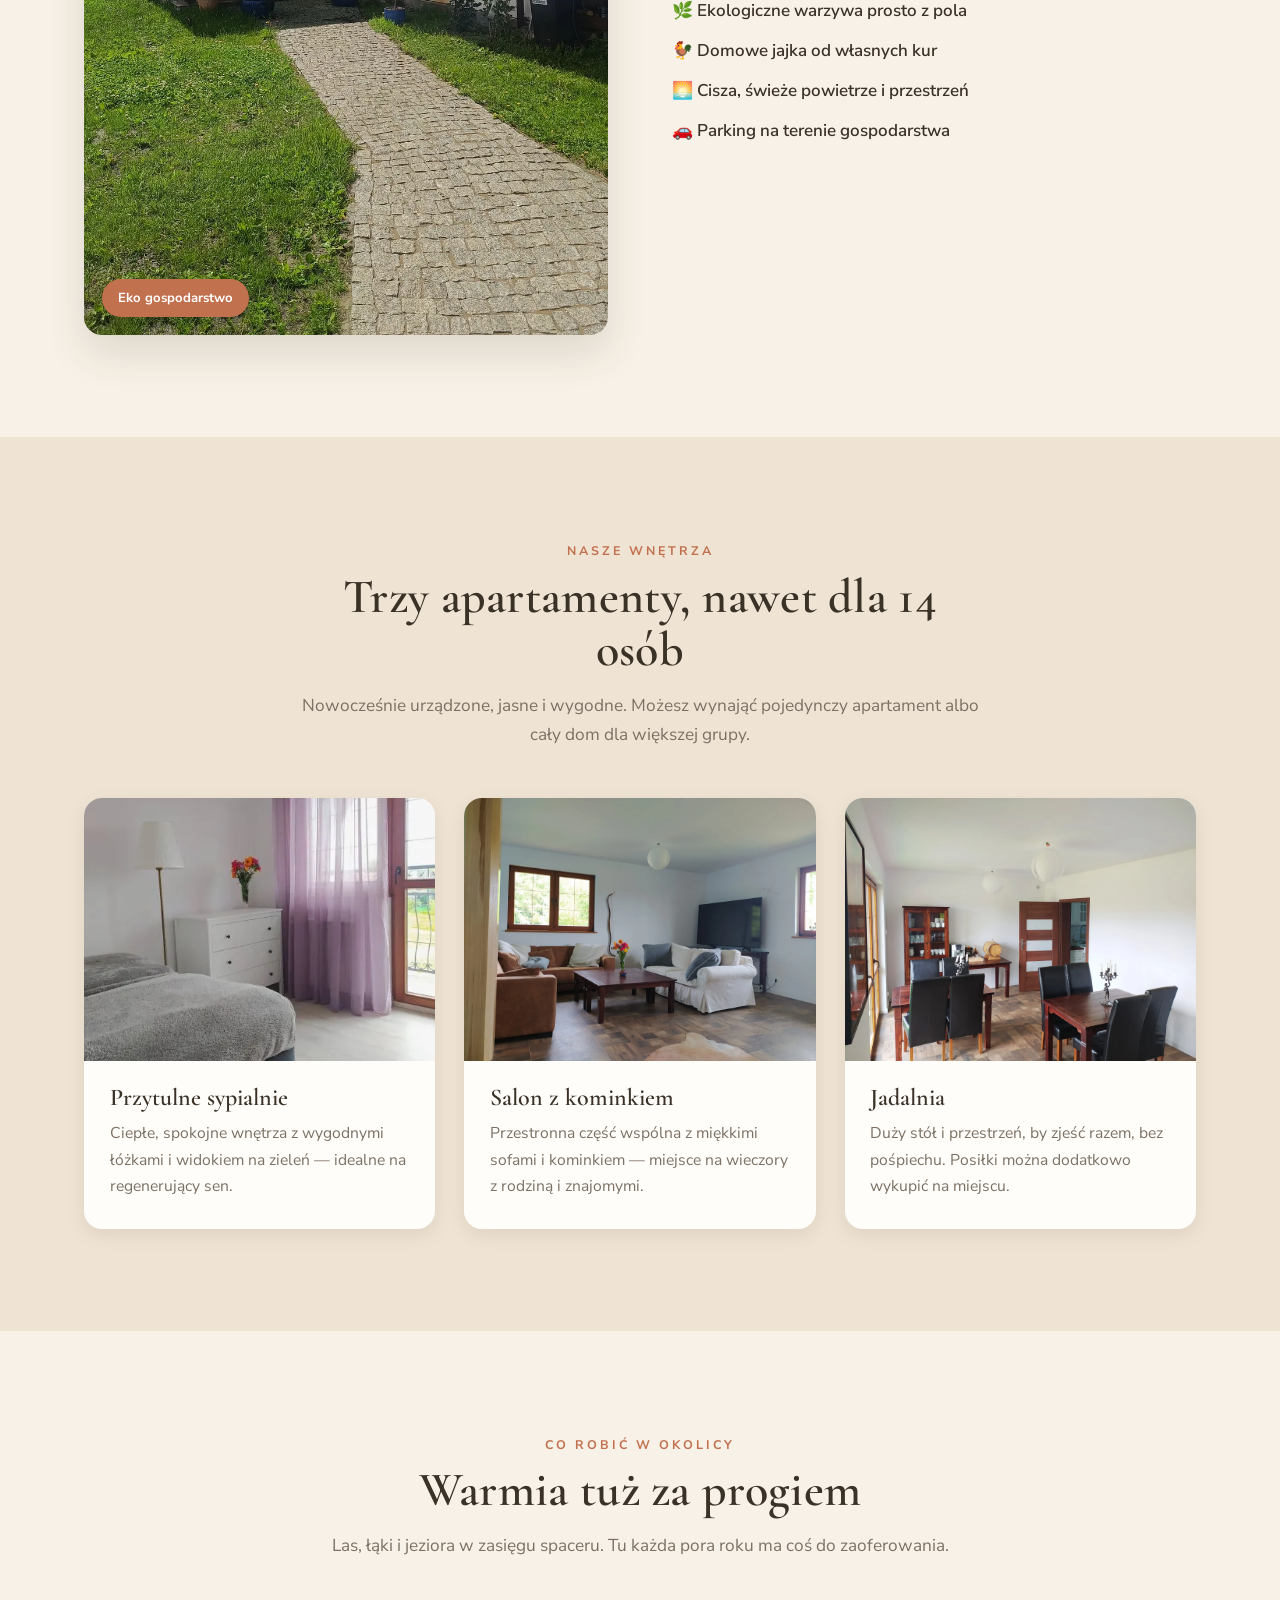
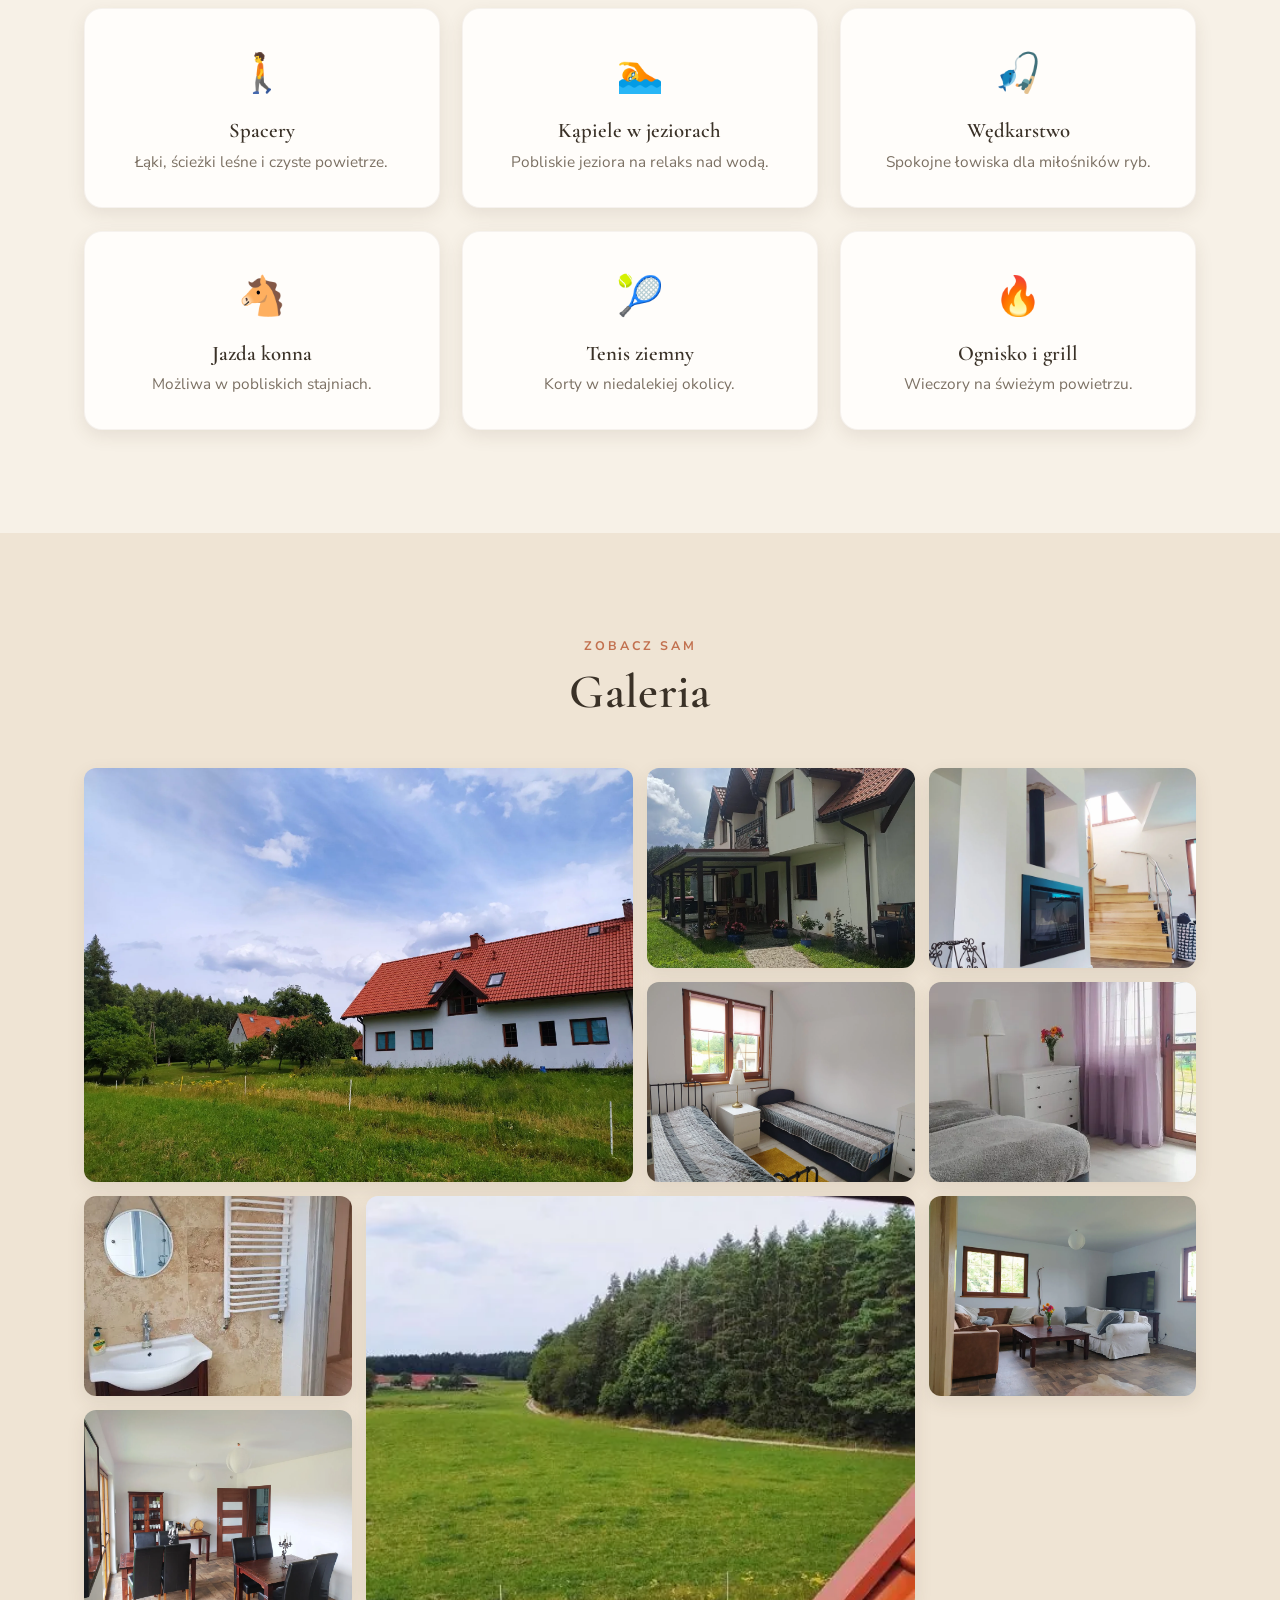
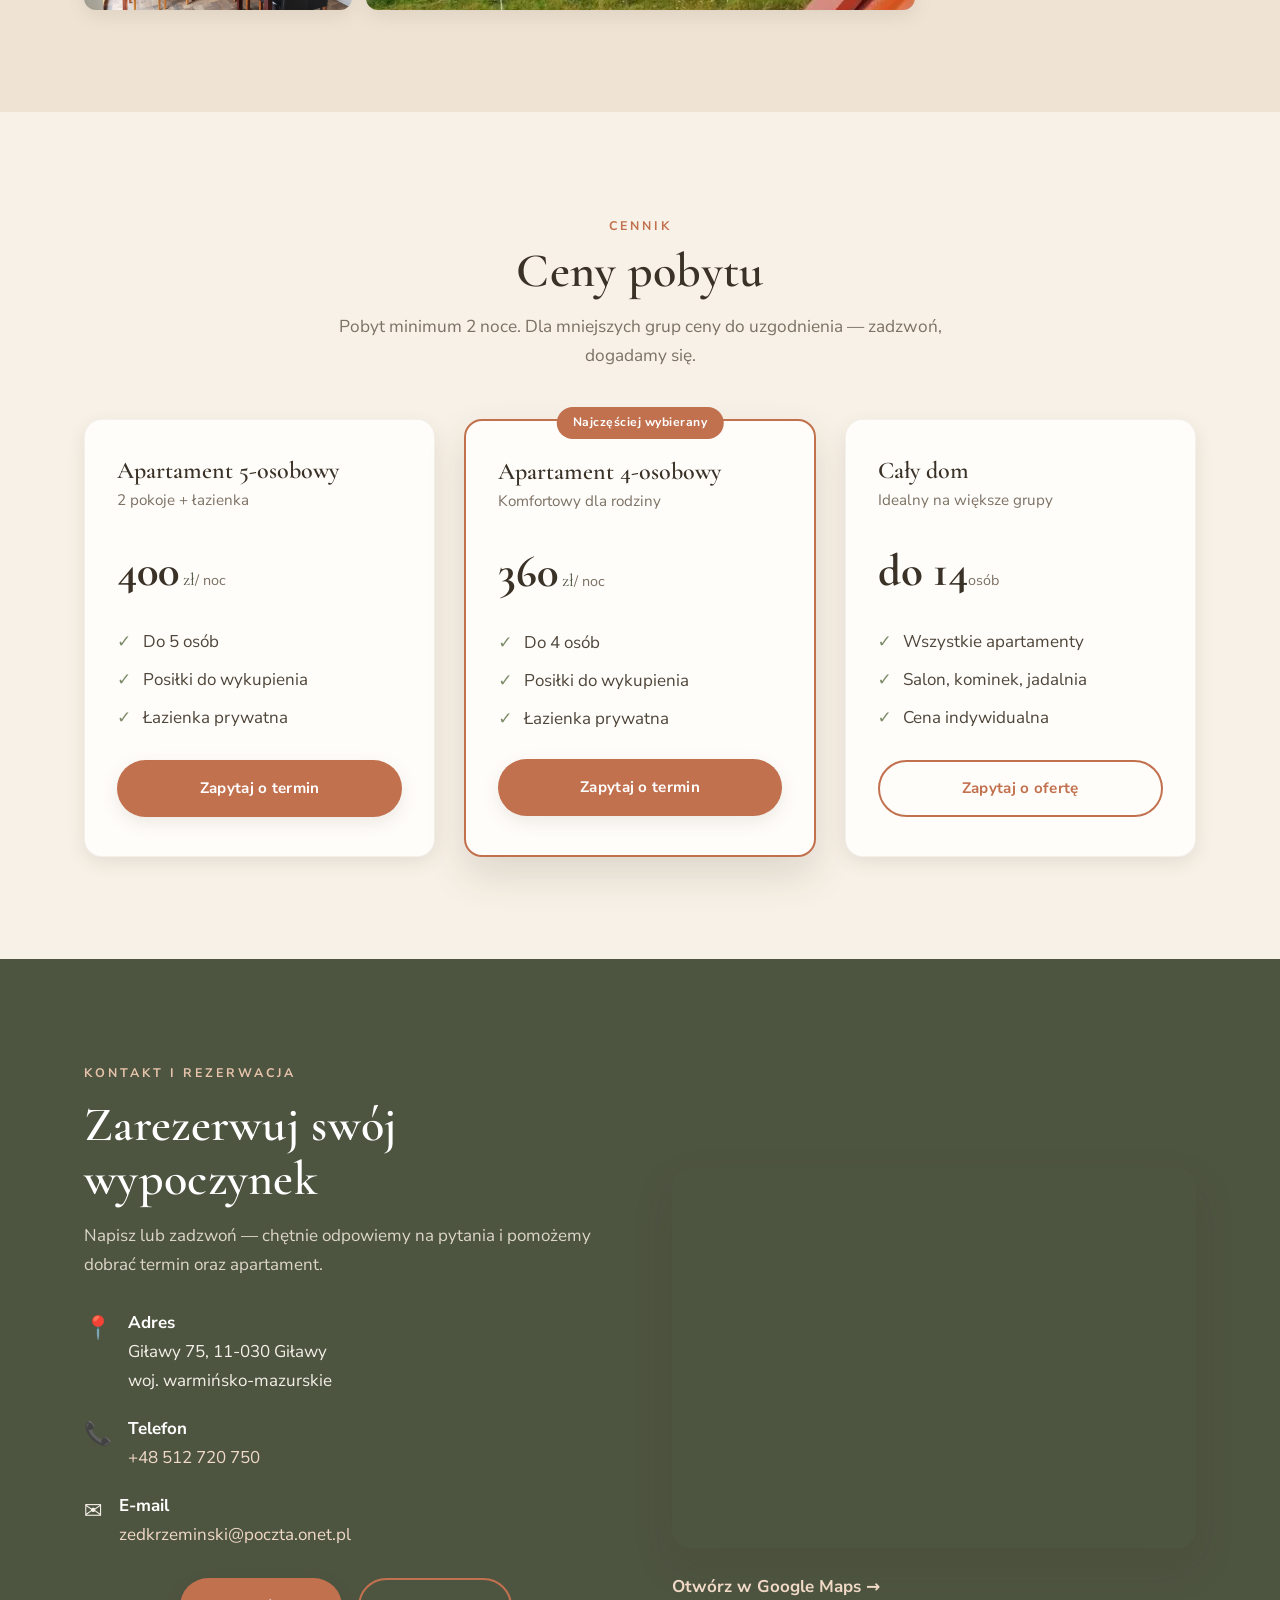
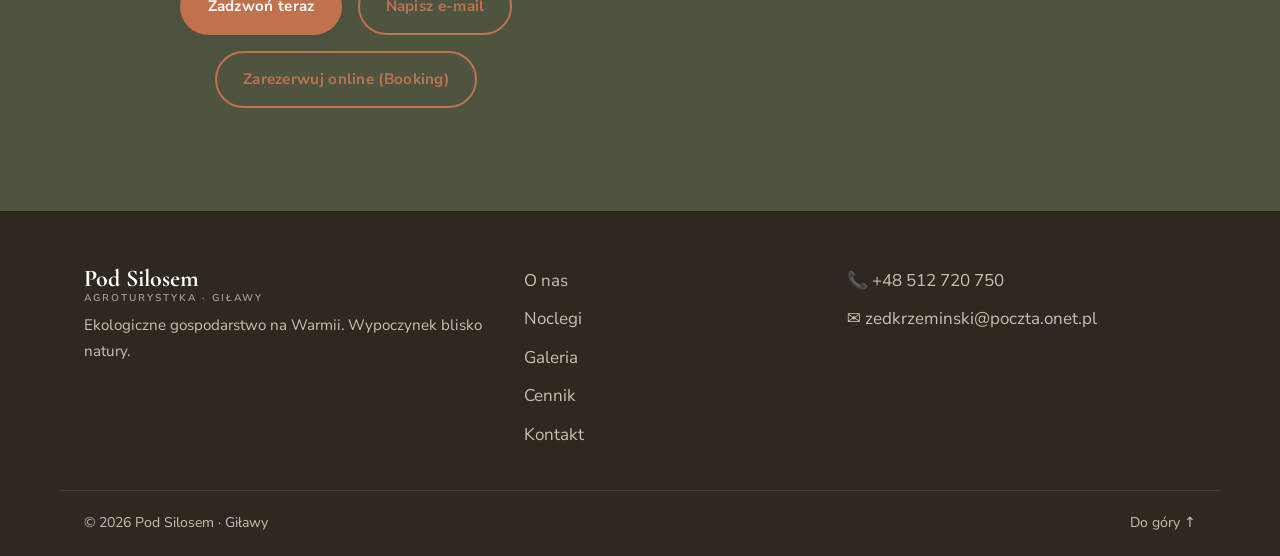
==== commit 7c7eda9a: "Zaktualizuj ceny apartamentow: 5-os 400 zl, 4-os 360 zl Co-Authored-By: Claude Opus 4.8 <noreply@ant" ====
--- a/index.html
+++ b/index.html
@@ -204,7 +204,7 @@
         <div class="price-card">
           <h3>Apartament 5-osobowy</h3>
           <p class="price-meta">2 pokoje + łazienka</p>
-          <p class="price"><span>350</span> zł<small>/ noc</small></p>
+          <p class="price"><span>400</span> zł<small>/ noc</small></p>
           <ul>
             <li>Do 5 osób</li>
             <li>Posiłki do wykupienia</li>
@@ -216,7 +216,7 @@
           <span class="price-tag">Najczęściej wybierany</span>
           <h3>Apartament 4-osobowy</h3>
           <p class="price-meta">Komfortowy dla rodziny</p>
-          <p class="price"><span>320</span> zł<small>/ noc</small></p>
+          <p class="price"><span>360</span> zł<small>/ noc</small></p>
           <ul>
             <li>Do 4 osób</li>
             <li>Posiłki do wykupienia</li>
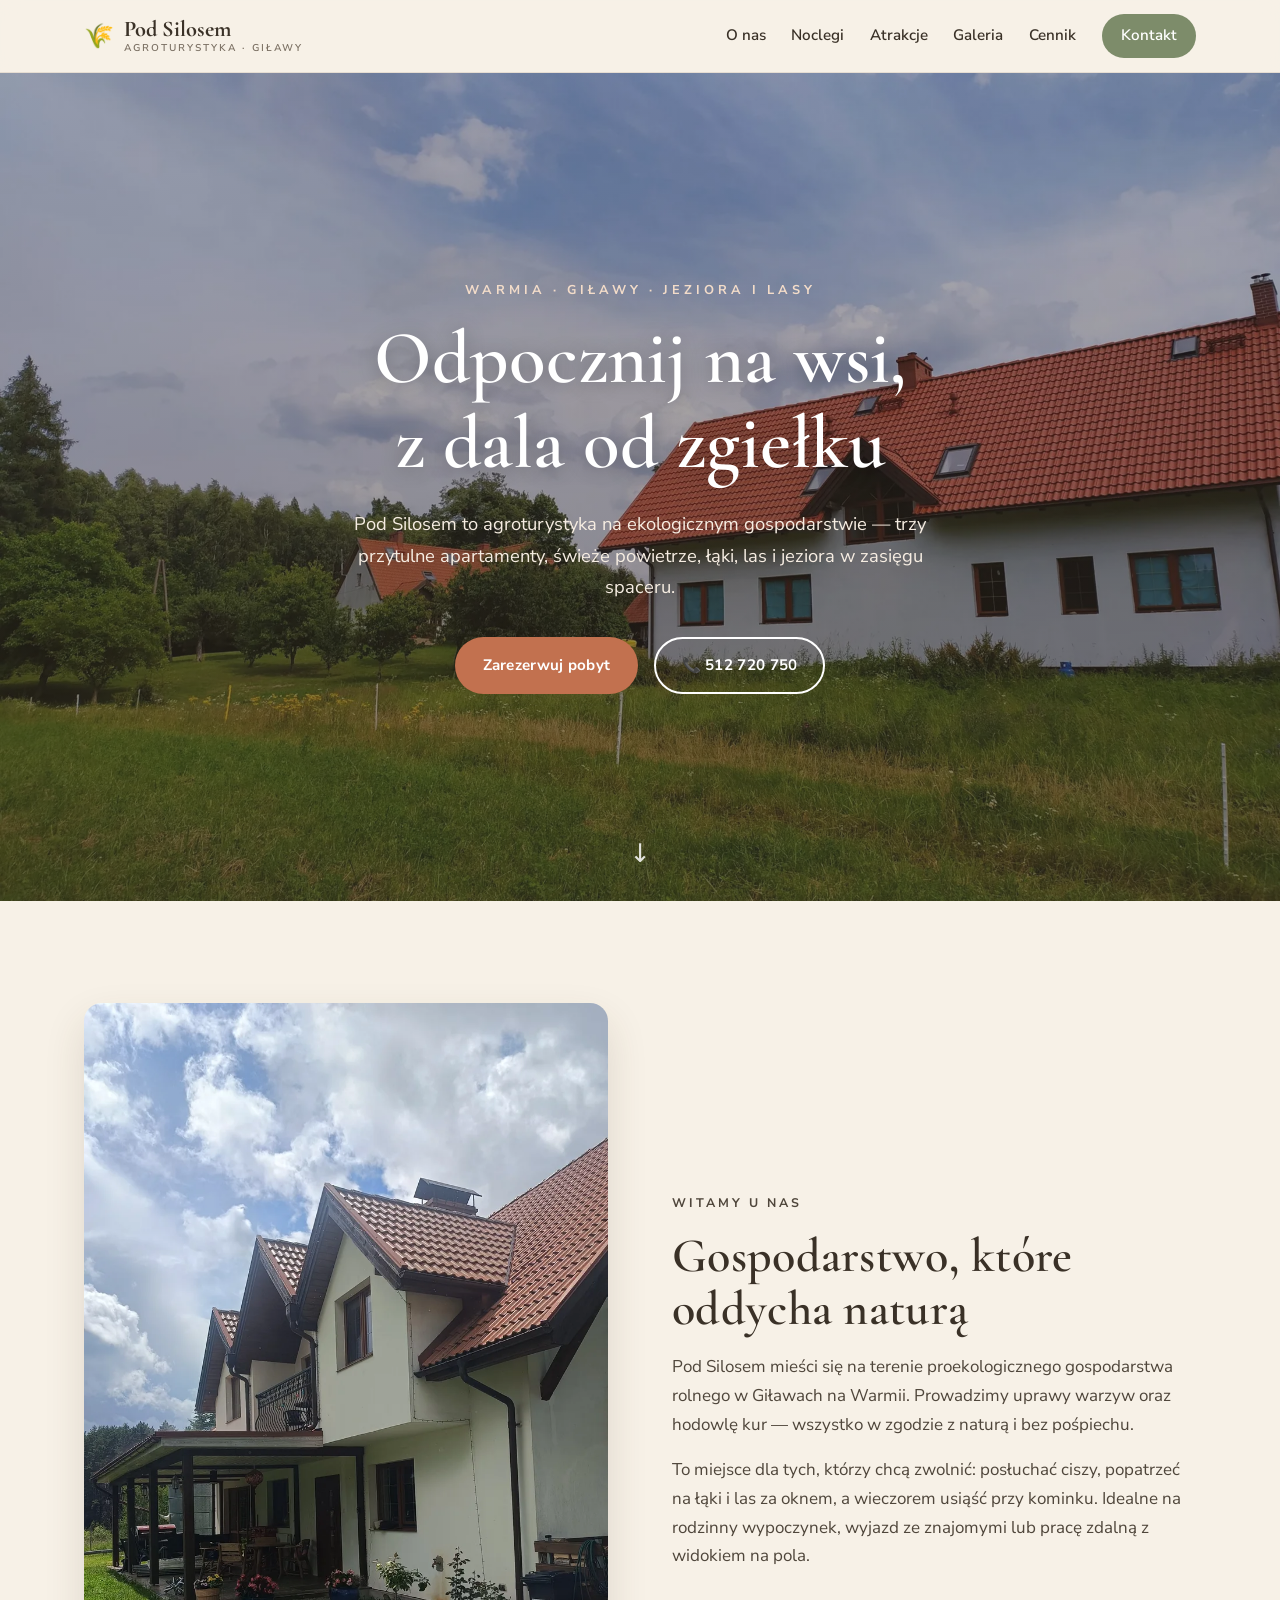
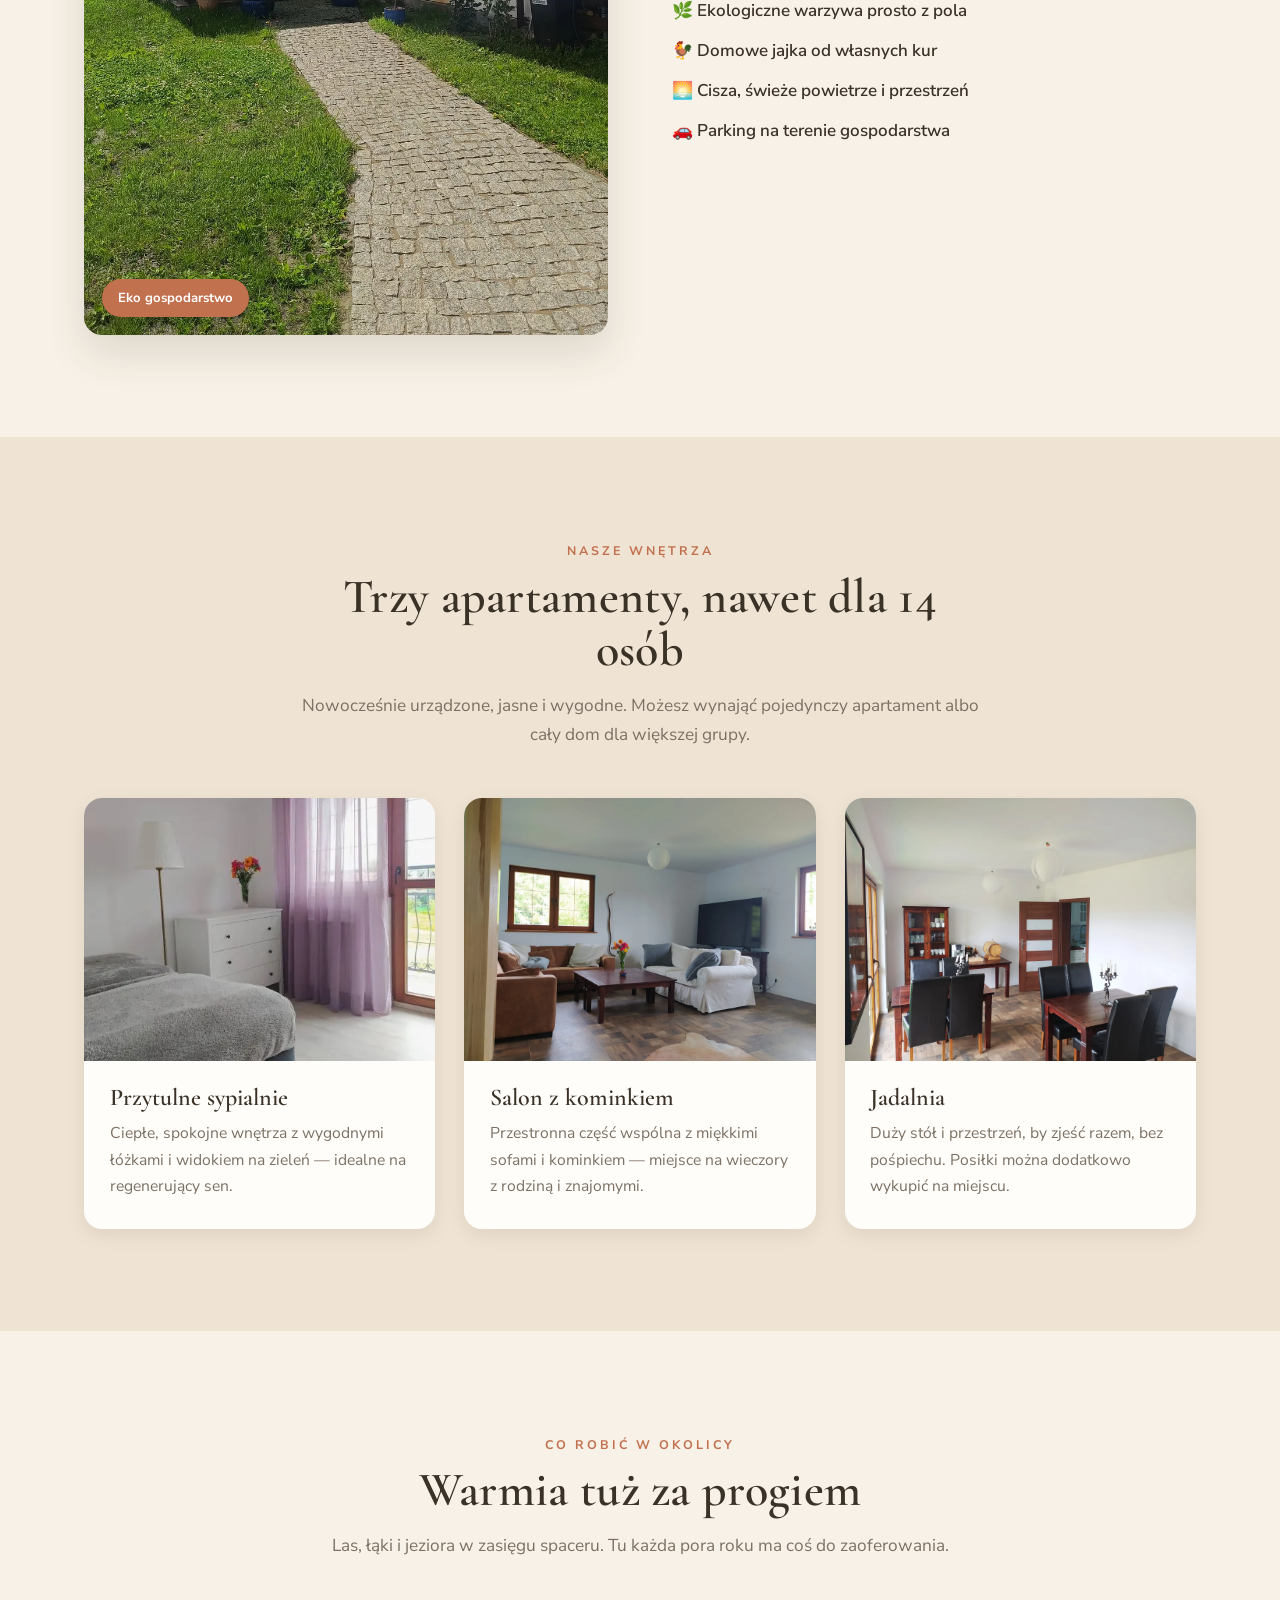
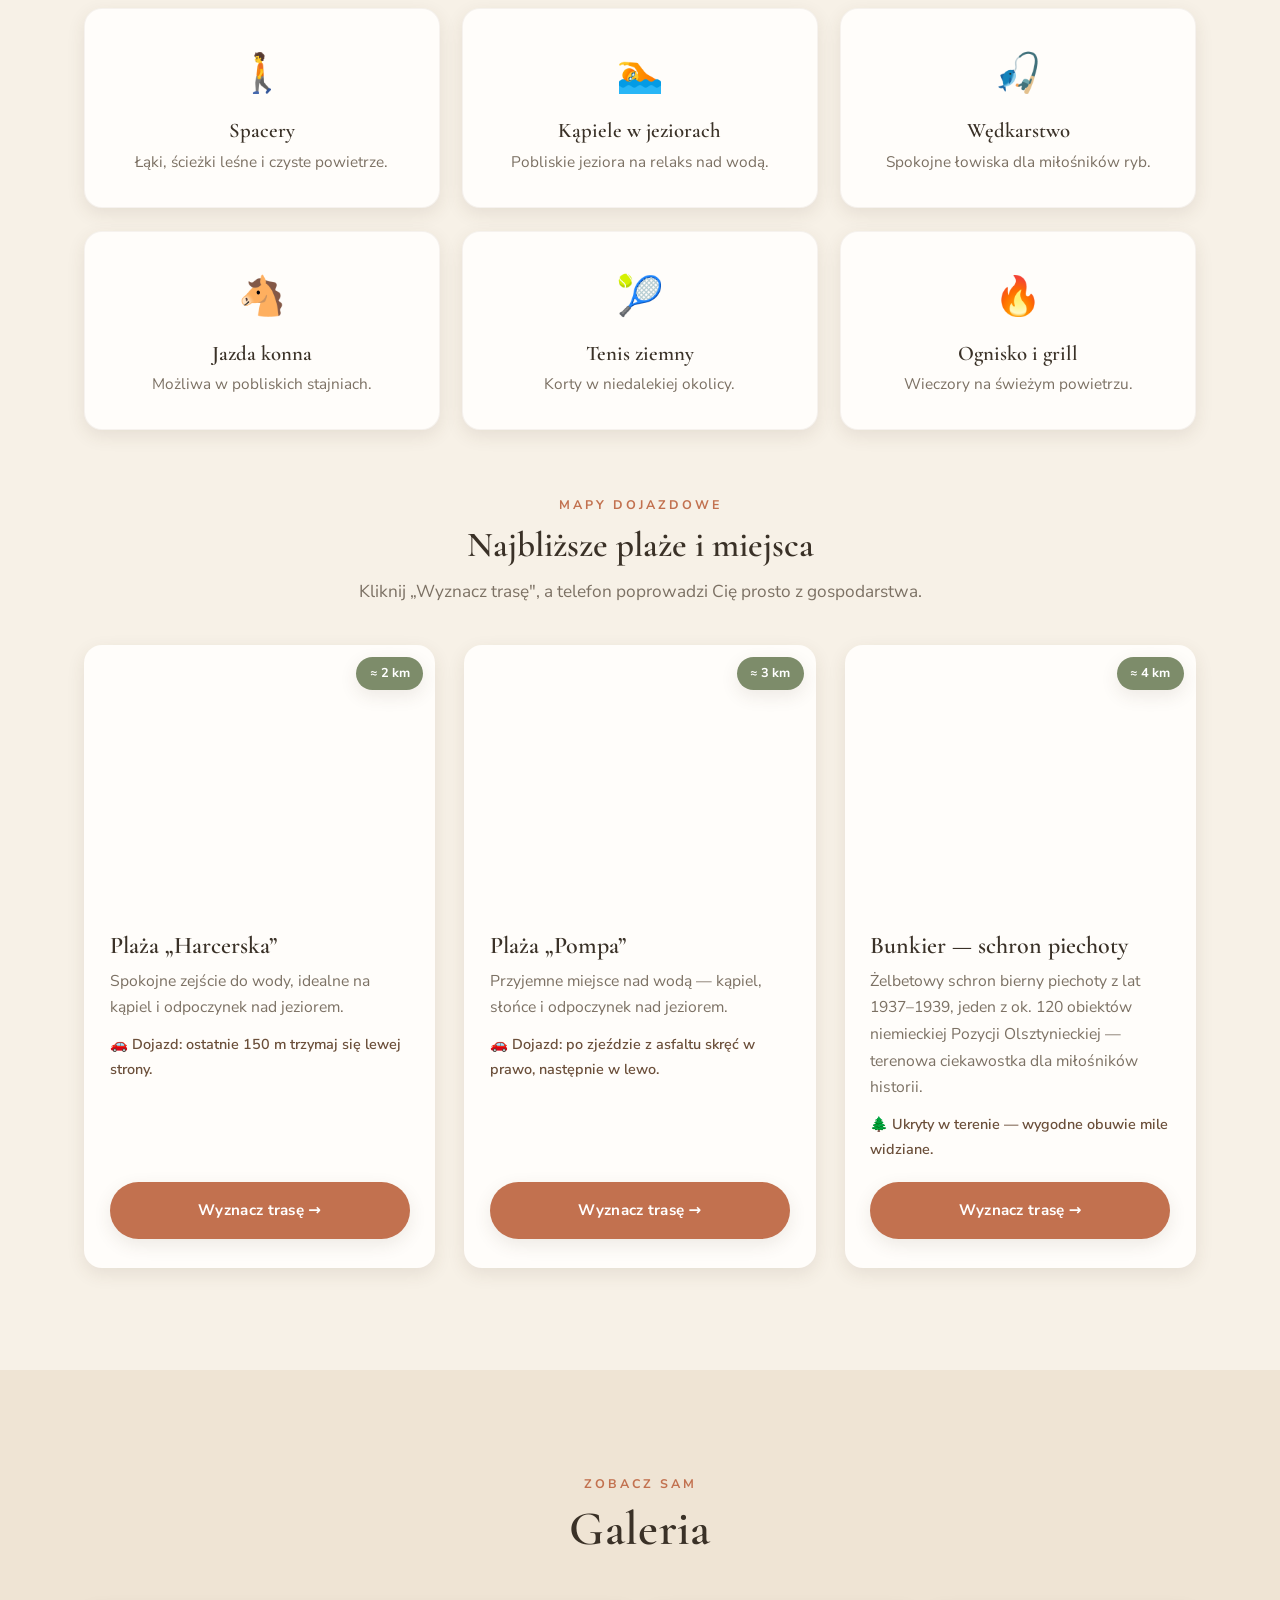
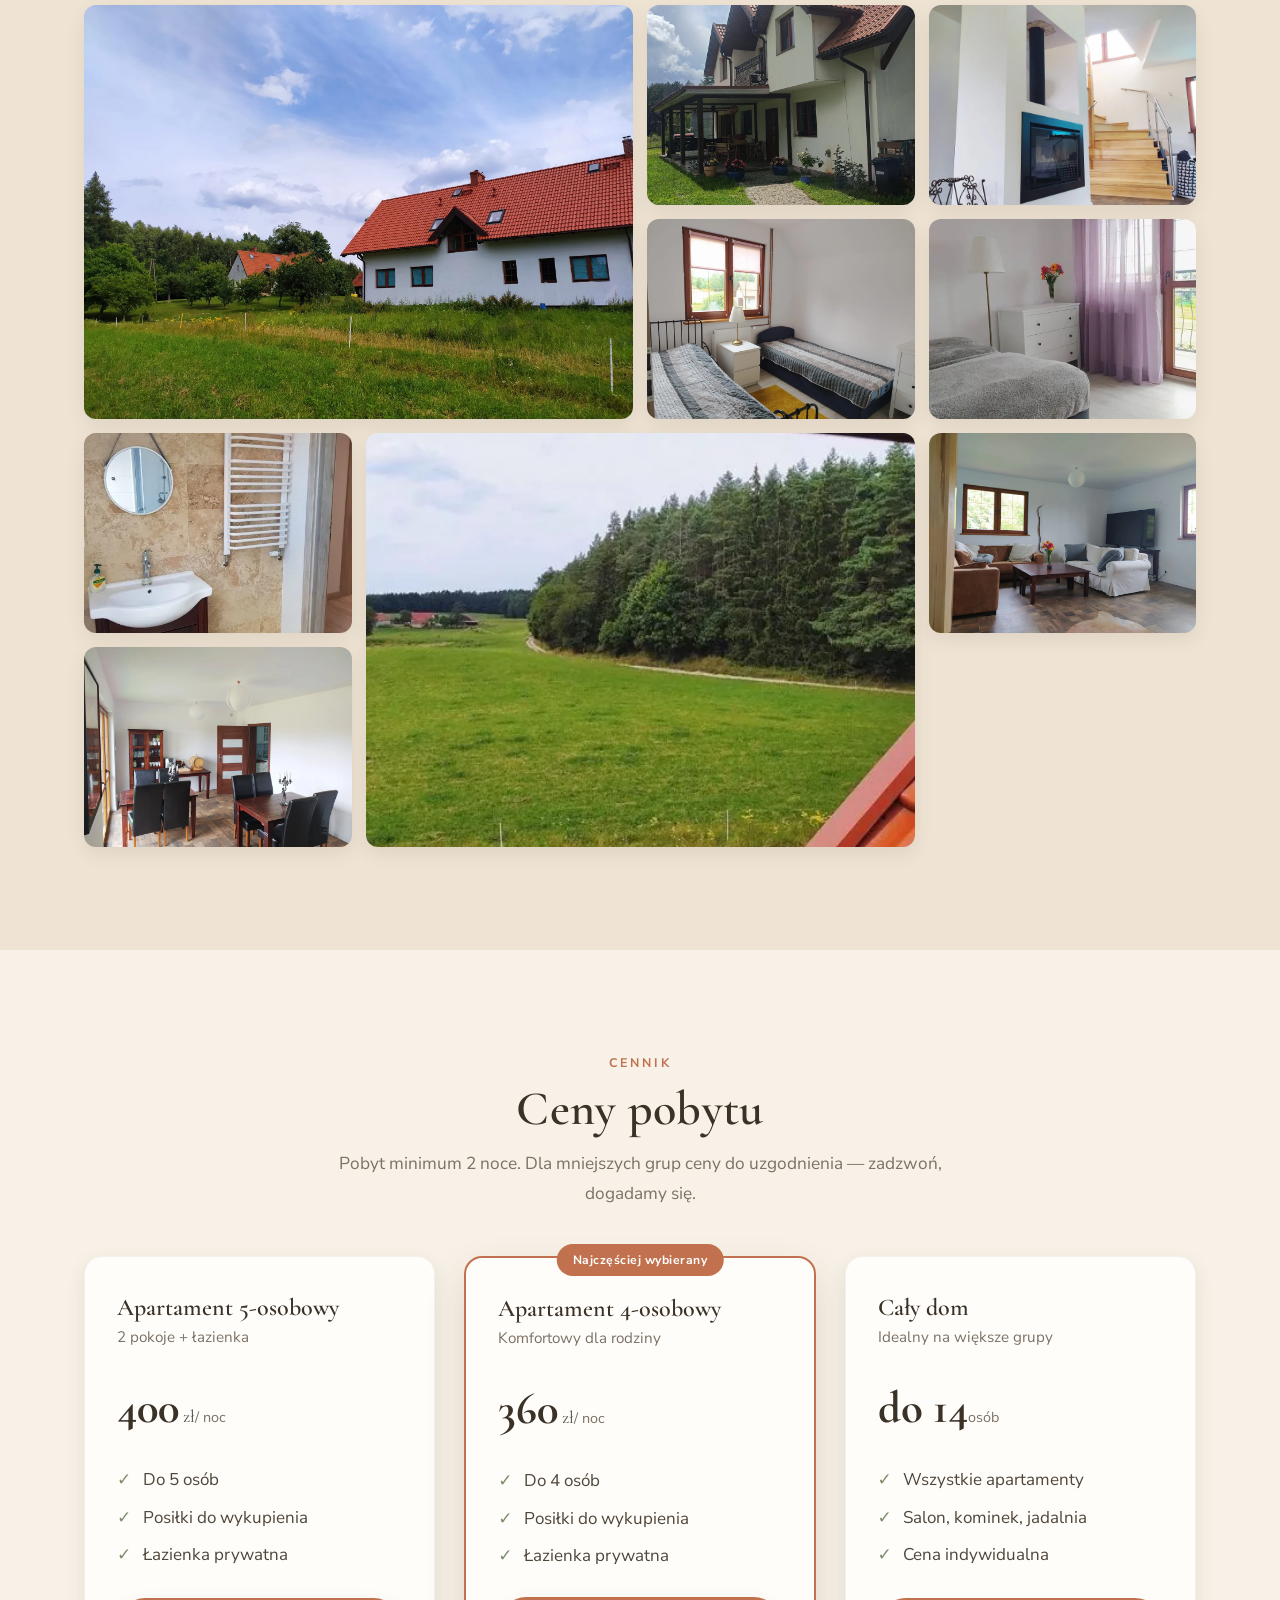
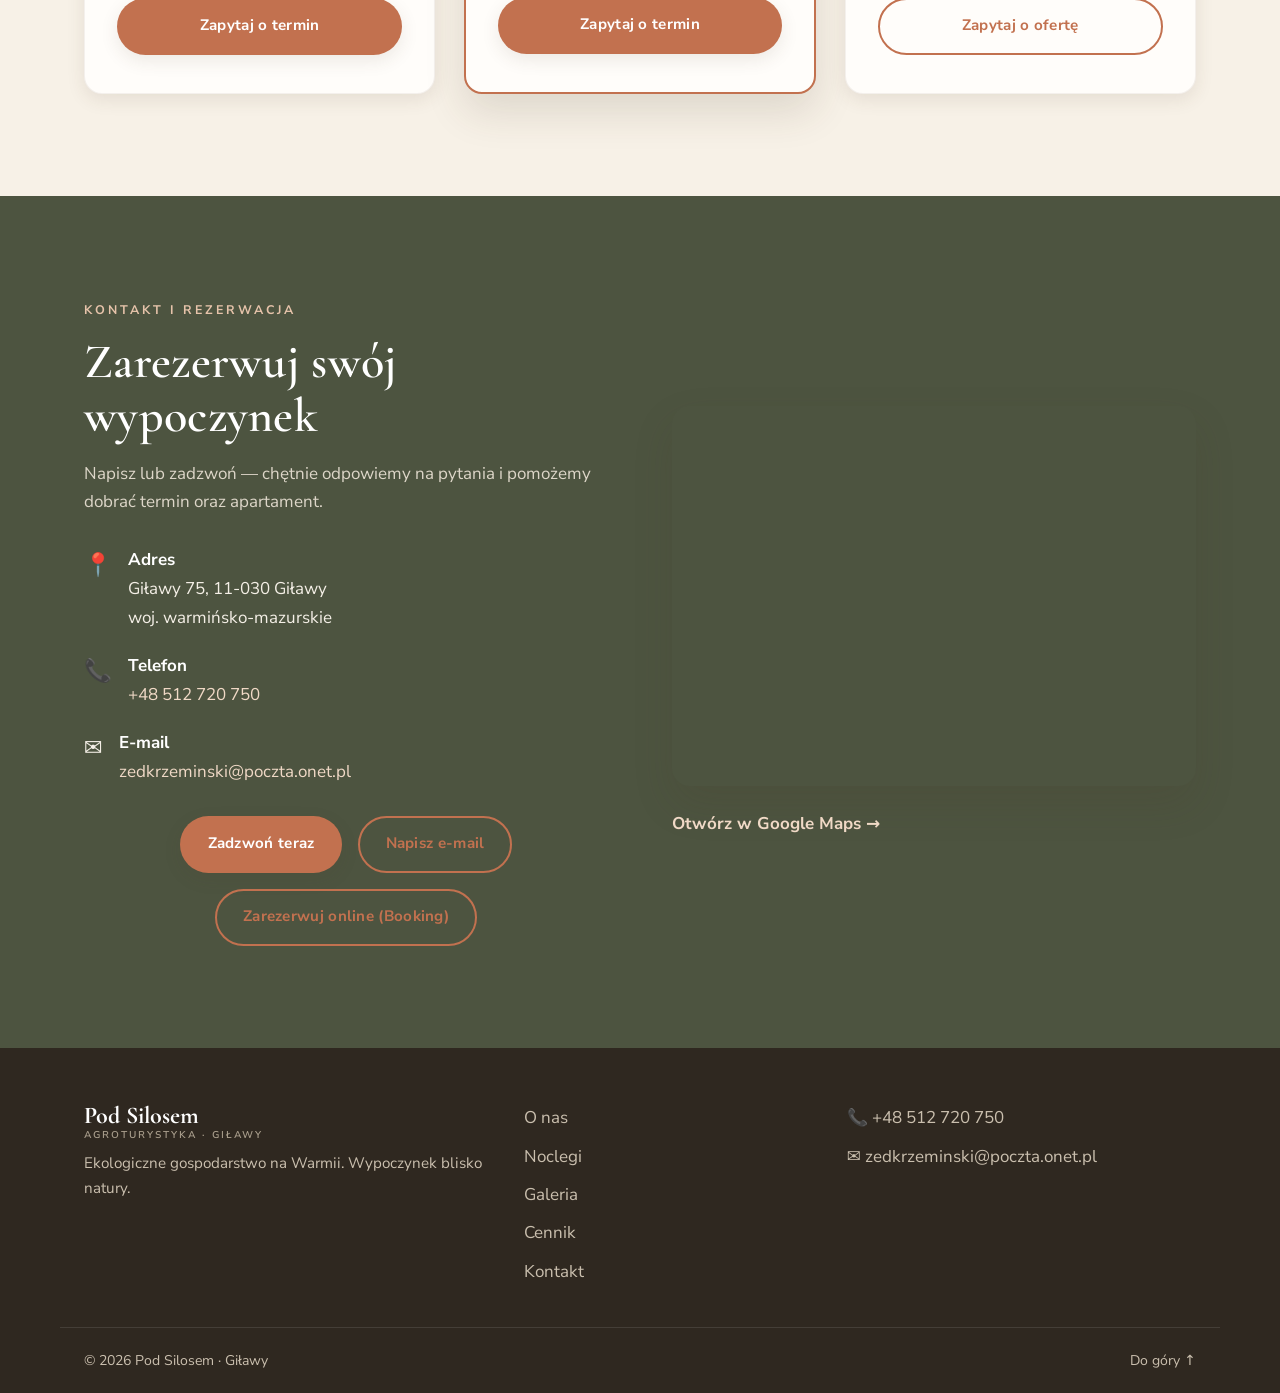
==== commit 615f646c: "Rozbuduj sekcje Atrakcje o mapy dojazdowe (plaze + bunkier) Dodaje blok kart z mini-mapkami OSM, opi" ====
--- a/index.html
+++ b/index.html
@@ -167,6 +167,64 @@
         <div class="amen"><span class="amen-ico">🐴</span><h3>Jazda konna</h3><p>Możliwa w pobliskich stajniach.</p></div>
         <div class="amen"><span class="amen-ico">🎾</span><h3>Tenis ziemny</h3><p>Korty w niedalekiej okolicy.</p></div>
         <div class="amen"><span class="amen-ico">🔥</span><h3>Ognisko i grill</h3><p>Wieczory na świeżym powietrzu.</p></div>
+      </div>
+
+      <div class="places-head">
+        <p class="kicker">Mapy dojazdowe</p>
+        <h3>Najbliższe plaże i miejsca</h3>
+        <p class="section-sub">Kliknij „Wyznacz trasę", a telefon poprowadzi Cię prosto z gospodarstwa.</p>
+      </div>
+      <div class="places">
+        <article class="place-card">
+          <div class="place-media">
+            <iframe title="Mapa — plaża Harcerska"
+              src="https://www.openstreetmap.org/export/embed.html?bbox=20.7501%2C53.7255%2C20.7701%2C53.7375&amp;layer=mapnik&amp;marker=53.731507%2C20.760133"
+              loading="lazy"></iframe>
+            <span class="place-dist">≈ 2 km</span>
+          </div>
+          <div class="place-body">
+            <h3>Plaża „Harcerska”</h3>
+            <p>Spokojne zejście do wody, idealne na kąpiel i odpoczynek nad jeziorem.
+              <span class="place-tip">🚗 Dojazd: ostatnie 150 m trzymaj się lewej strony.</span>
+            </p>
+            <a class="btn btn-primary btn-block" target="_blank" rel="noopener"
+               href="https://www.google.com/maps/dir/?api=1&amp;destination=53.731507,20.760133">Wyznacz trasę →</a>
+          </div>
+        </article>
+
+        <article class="place-card">
+          <div class="place-media">
+            <iframe title="Mapa — plaża Pompa"
+              src="https://www.openstreetmap.org/export/embed.html?bbox=20.8119%2C53.7080%2C20.8319%2C53.7200&amp;layer=mapnik&amp;marker=53.713956%2C20.821942"
+              loading="lazy"></iframe>
+            <span class="place-dist">≈ 3 km</span>
+          </div>
+          <div class="place-body">
+            <h3>Plaża „Pompa”</h3>
+            <p>Przyjemne miejsce nad wodą — kąpiel, słońce i odpoczynek nad jeziorem.
+              <span class="place-tip">🚗 Dojazd: po zjeździe z asfaltu skręć w prawo, następnie w lewo.</span>
+            </p>
+            <a class="btn btn-primary btn-block" target="_blank" rel="noopener"
+               href="https://www.google.com/maps/dir/?api=1&amp;destination=53.713956,20.821942">Wyznacz trasę →</a>
+          </div>
+        </article>
+
+        <article class="place-card">
+          <div class="place-media">
+            <iframe title="Mapa — bunkier, schron bierny piechoty"
+              src="https://www.openstreetmap.org/export/embed.html?bbox=20.7426%2C53.6917%2C20.7626%2C53.7037&amp;layer=mapnik&amp;marker=53.6976509%2C20.752569"
+              loading="lazy"></iframe>
+            <span class="place-dist">≈ 4 km</span>
+          </div>
+          <div class="place-body">
+            <h3>Bunkier — schron piechoty</h3>
+            <p>Żelbetowy schron bierny piechoty z lat 1937–1939, jeden z ok. 120 obiektów niemieckiej Pozycji Olsztynieckiej — terenowa ciekawostka dla miłośników historii.
+              <span class="place-tip">🌲 Ukryty w terenie — wygodne obuwie mile widziane.</span>
+            </p>
+            <a class="btn btn-primary btn-block" target="_blank" rel="noopener"
+               href="https://www.google.com/maps/dir/?api=1&amp;destination=53.6976509,20.752569">Wyznacz trasę →</a>
+          </div>
+        </article>
       </div>
     </div>
   </section>
--- a/assets/css/style.css
+++ b/assets/css/style.css
@@ -177,6 +177,37 @@
 .amen h3 { font-size: 1.3rem; margin-bottom: .4rem; }
 .amen p { color: var(--muted); font-size: .96rem; }
 
+/* ---------- PLACES / MAPY DOJAZDOWE ---------- */
+.places-head { text-align: center; max-width: 680px; margin: 4rem auto 2.4rem; }
+.places-head h3 { font-size: clamp(1.7rem, 3vw, 2.2rem); margin-bottom: .4rem; }
+.places { display: grid; grid-template-columns: repeat(3, 1fr); gap: 1.8rem; }
+.place-card {
+  background: var(--white); border-radius: var(--radius); overflow: hidden;
+  box-shadow: var(--shadow-sm); display: flex; flex-direction: column;
+  transition: transform .25s ease, box-shadow .25s ease;
+}
+.place-card:hover { transform: translateY(-6px); box-shadow: var(--shadow); }
+.place-media { position: relative; aspect-ratio: 4/3; }
+.place-media iframe { width: 100%; height: 100%; border: 0; display: block; }
+.place-dist {
+  position: absolute; top: 12px; right: 12px;
+  background: var(--sage); color: #fff; font-weight: 700; font-size: .8rem;
+  padding: .35rem .85rem; border-radius: 999px; box-shadow: var(--shadow-sm);
+}
+.place-body { padding: 1.5rem 1.6rem 1.8rem; display: flex; flex-direction: column; flex: 1; }
+.place-body h3 { margin-bottom: .5rem; }
+.place-body p { color: var(--muted); font-size: .98rem; margin-bottom: 1.3rem; }
+.place-tip { display: block; margin-top: .7rem; color: var(--brown); font-size: .9rem; font-weight: 600; }
+.place-body .btn { margin-top: auto; }
+.place-card--soon {
+  align-items: center; justify-content: center; text-align: center;
+  border: 2px dashed rgba(107,79,58,.25); box-shadow: none; background: transparent;
+  min-height: 280px; padding: 2rem;
+}
+.place-card--soon:hover { transform: none; box-shadow: none; }
+.place-card--soon .amen-ico { margin-bottom: .6rem; }
+.place-card--soon p { color: var(--muted); margin-top: .3rem; }
+
 /* ---------- GALLERY ---------- */
 .gallery { display: grid; grid-template-columns: repeat(4, 1fr); grid-auto-rows: 200px; gap: 14px; }
 .g-item { overflow: hidden; border-radius: var(--radius-sm); box-shadow: var(--shadow-sm); cursor: pointer; }
@@ -279,7 +310,7 @@
   .nav-toggle.open span:nth-child(3) { transform: translateY(-7px) rotate(-45deg); }
 
   .hero { background-attachment: scroll; }
-  .cards, .amen-grid, .price-grid { grid-template-columns: 1fr 1fr; }
+  .cards, .amen-grid, .price-grid, .places { grid-template-columns: 1fr 1fr; }
   .split { grid-template-columns: 1fr; }
   .footer-wrap { grid-template-columns: 1fr; }
   .fab-call { display: flex; }
@@ -287,7 +318,7 @@
 
 @media (max-width: 600px) {
   body { font-size: 16px; }
-  .cards, .amen-grid, .price-grid { grid-template-columns: 1fr; }
+  .cards, .amen-grid, .price-grid, .places { grid-template-columns: 1fr; }
   .gallery { grid-template-columns: repeat(2, 1fr); grid-auto-rows: 150px; }
   .g-wide { grid-column: span 2; grid-row: span 1; }
   .hero-actions { flex-direction: column; align-items: stretch; }
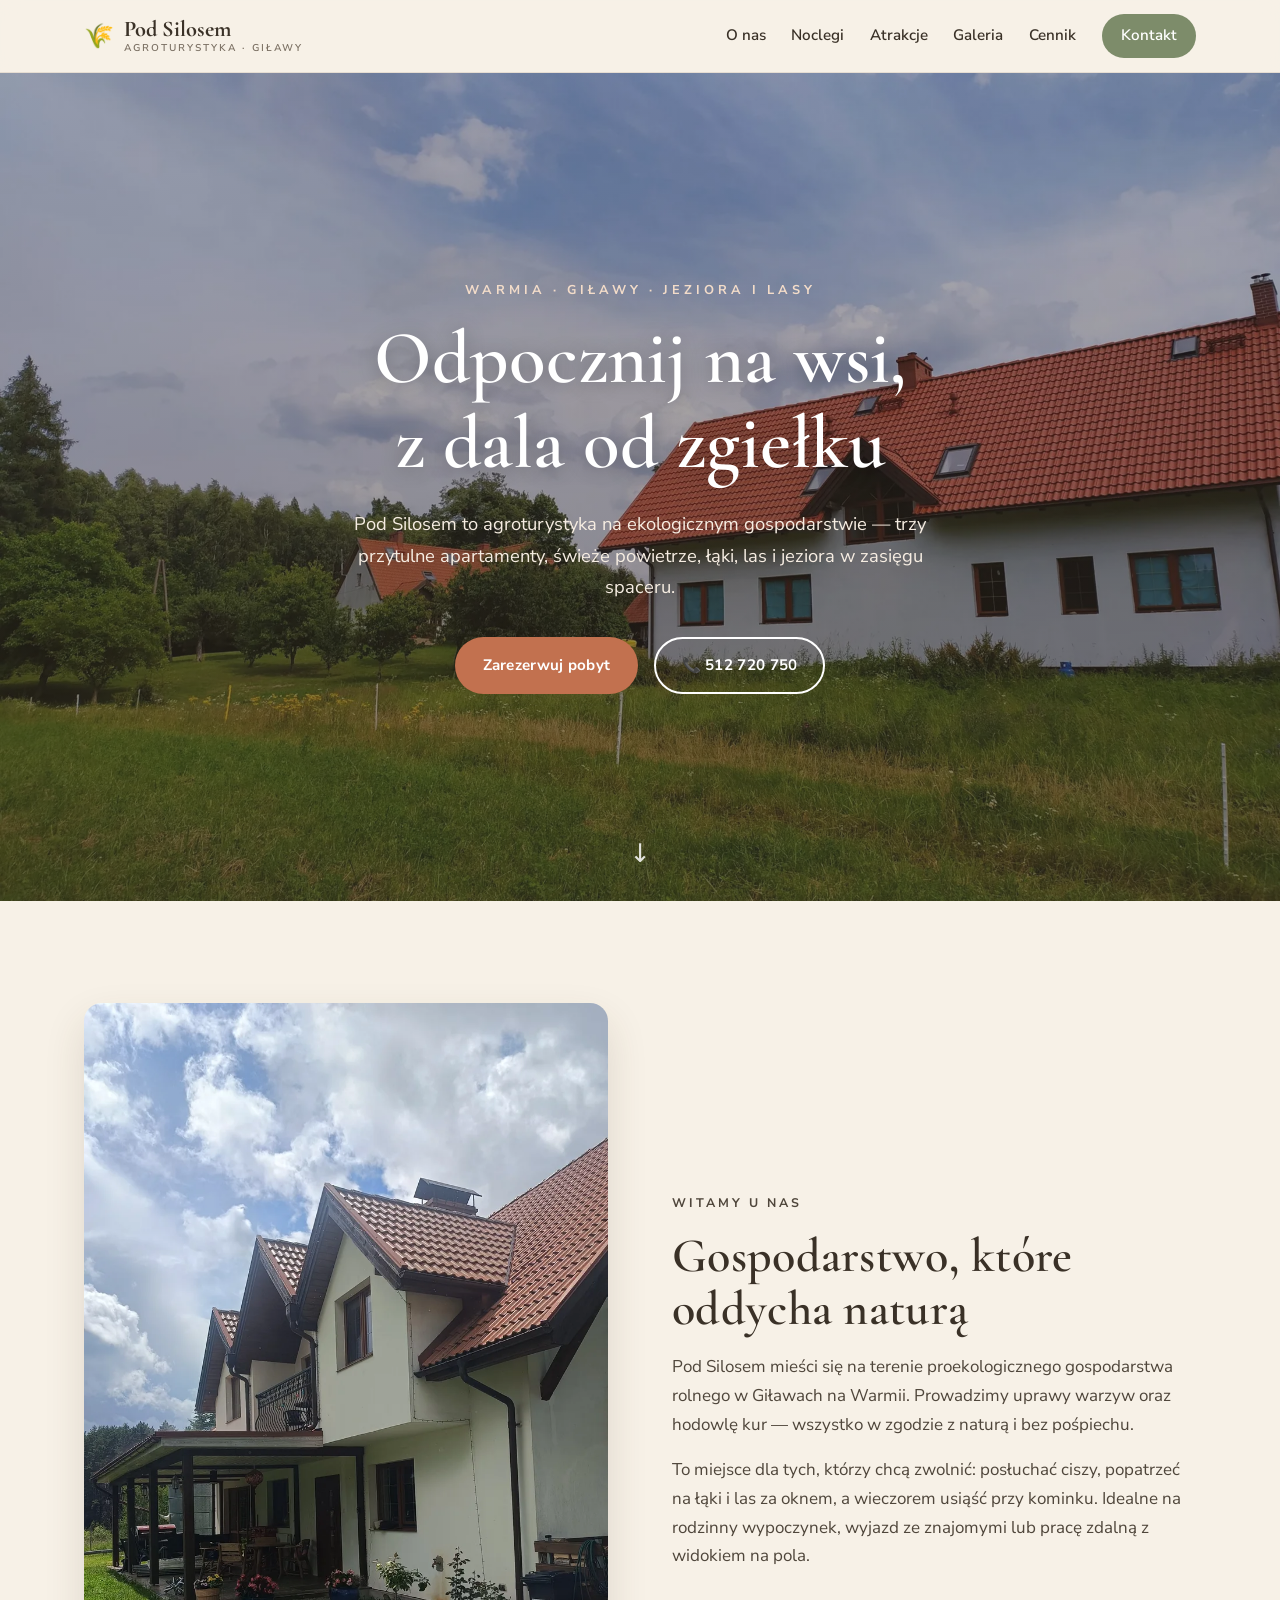
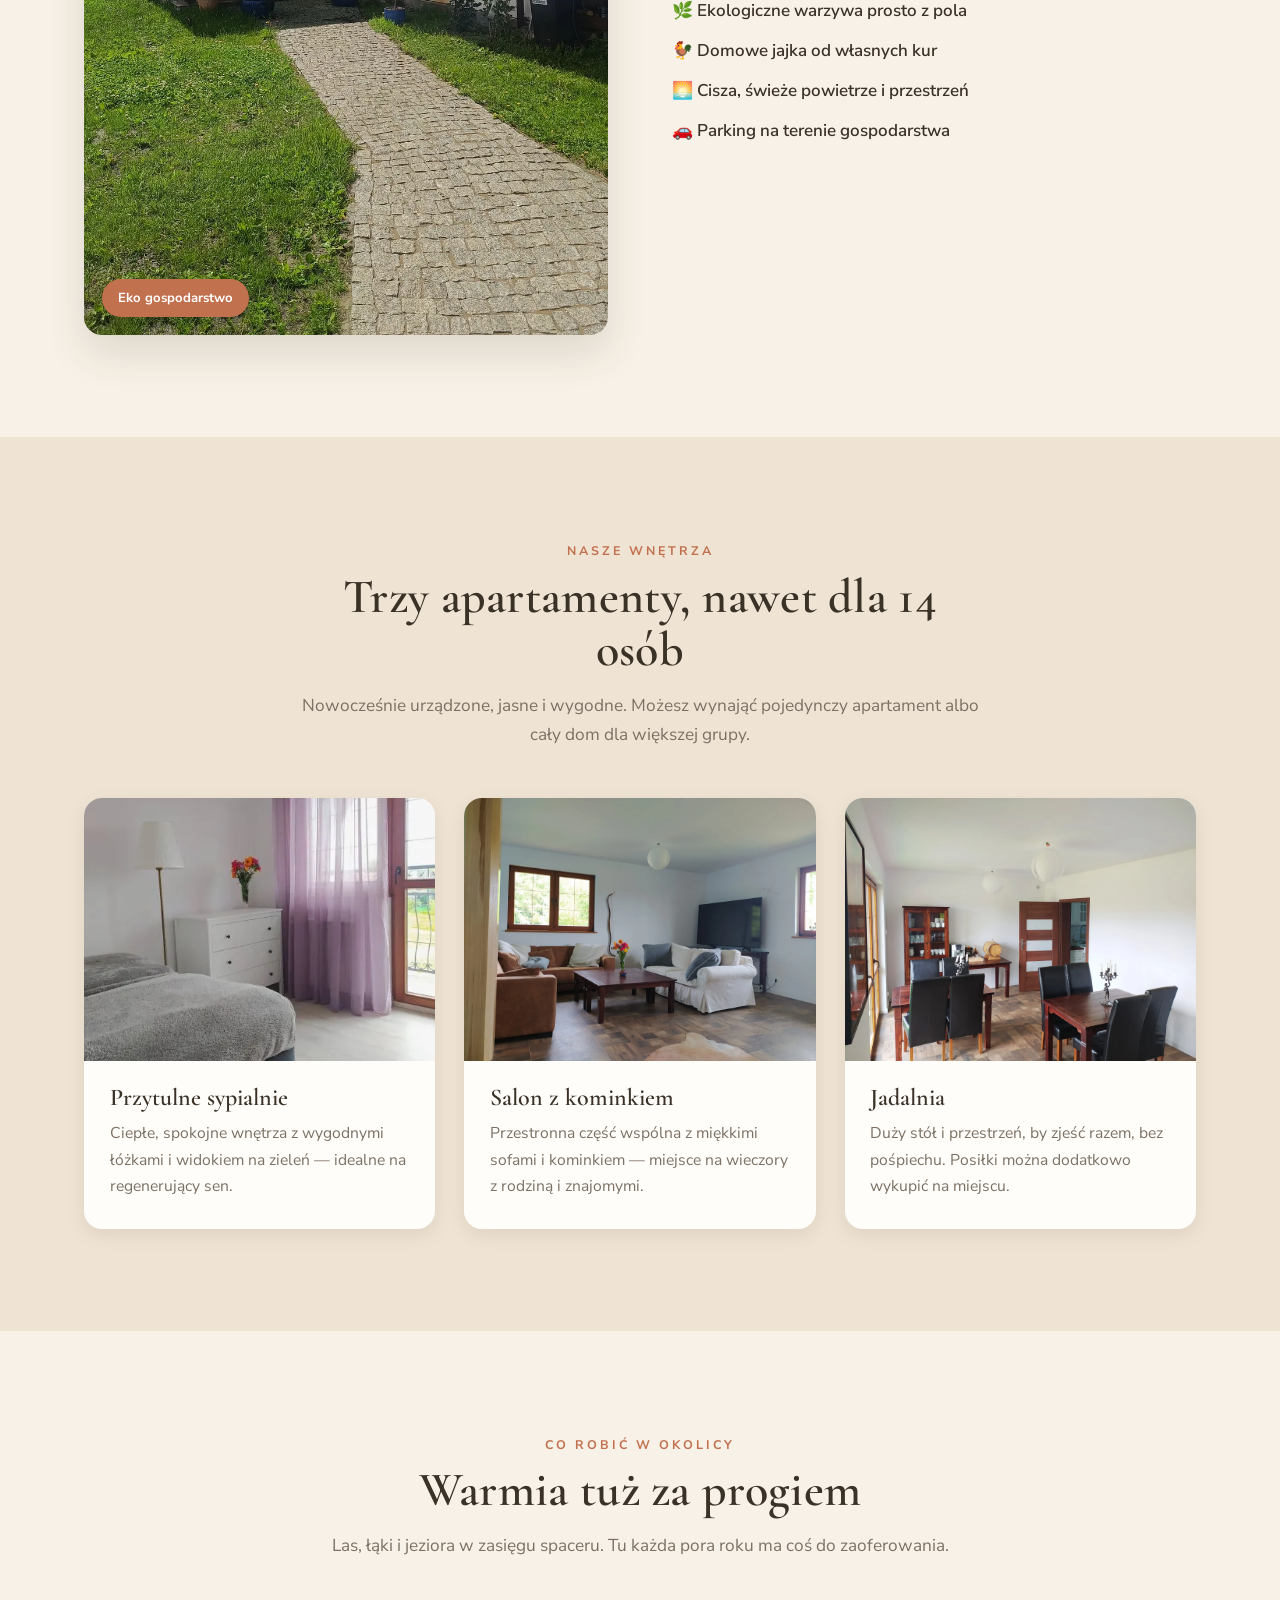
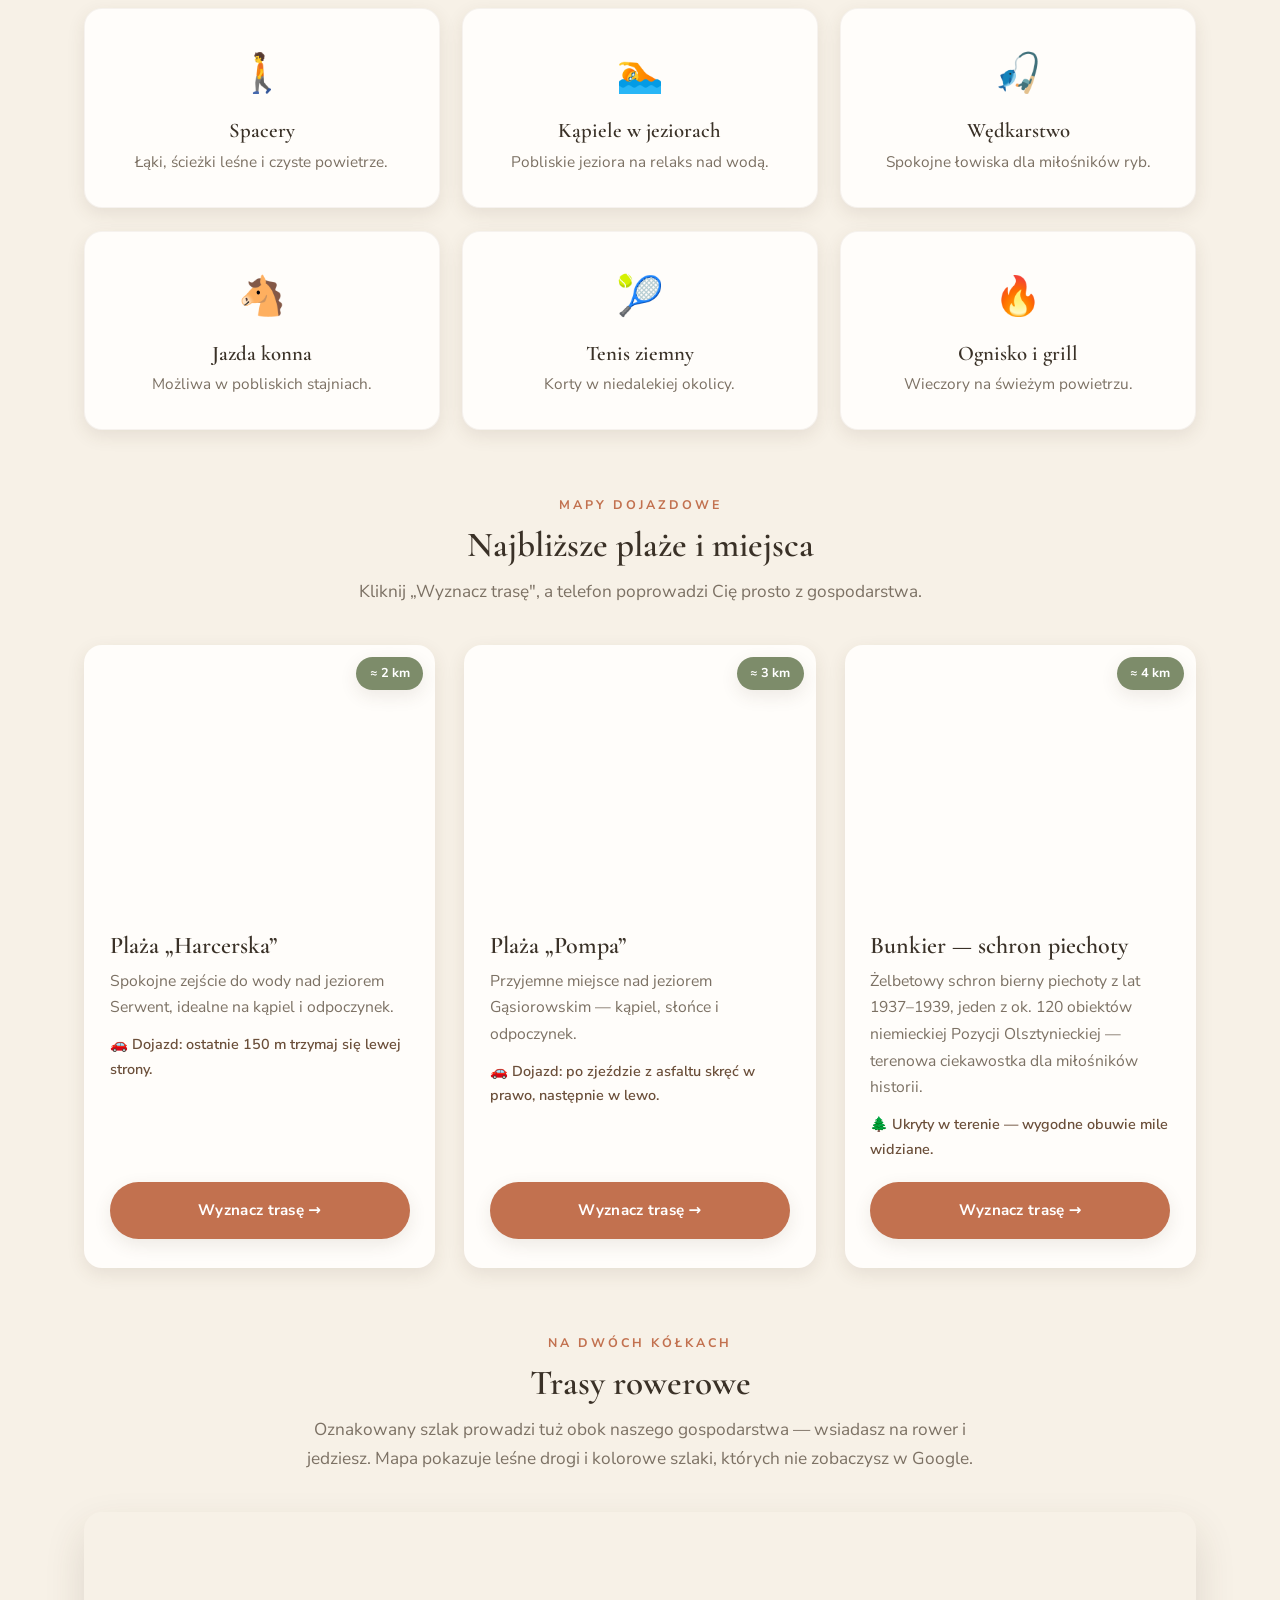
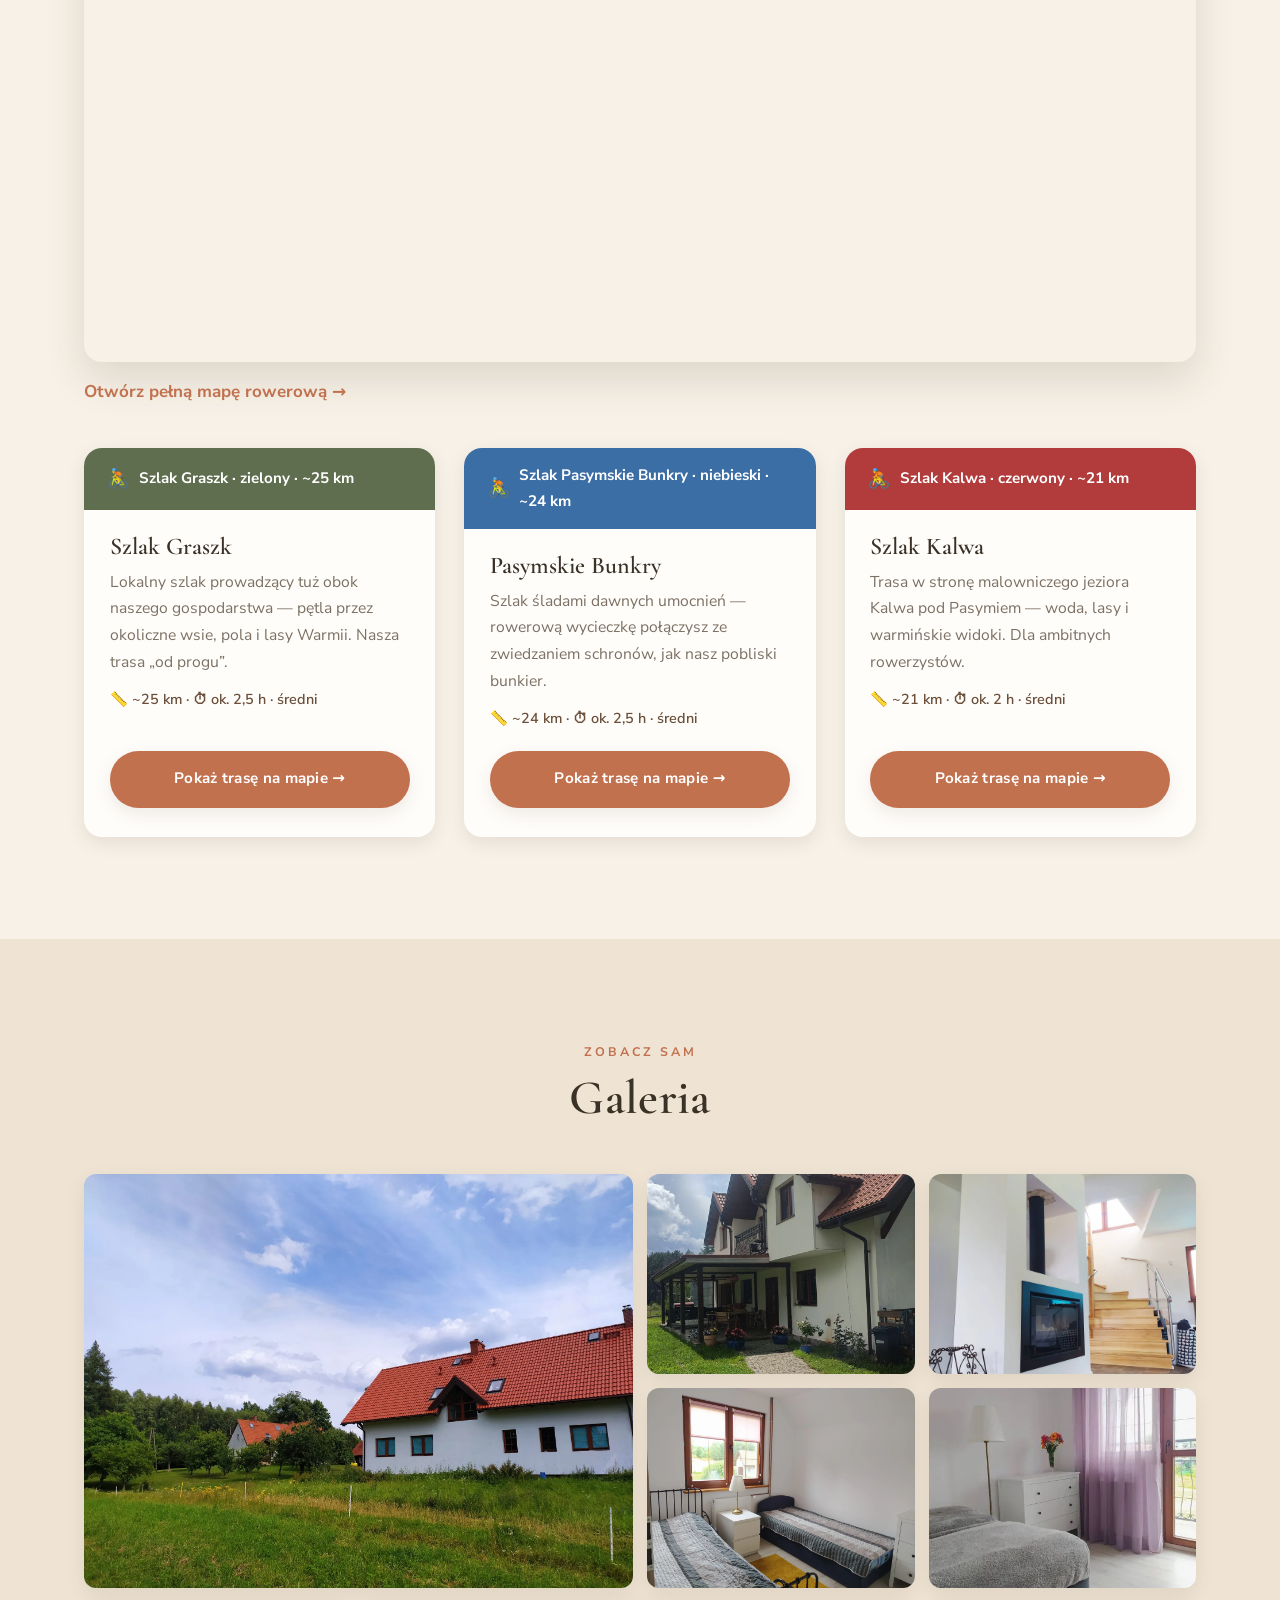
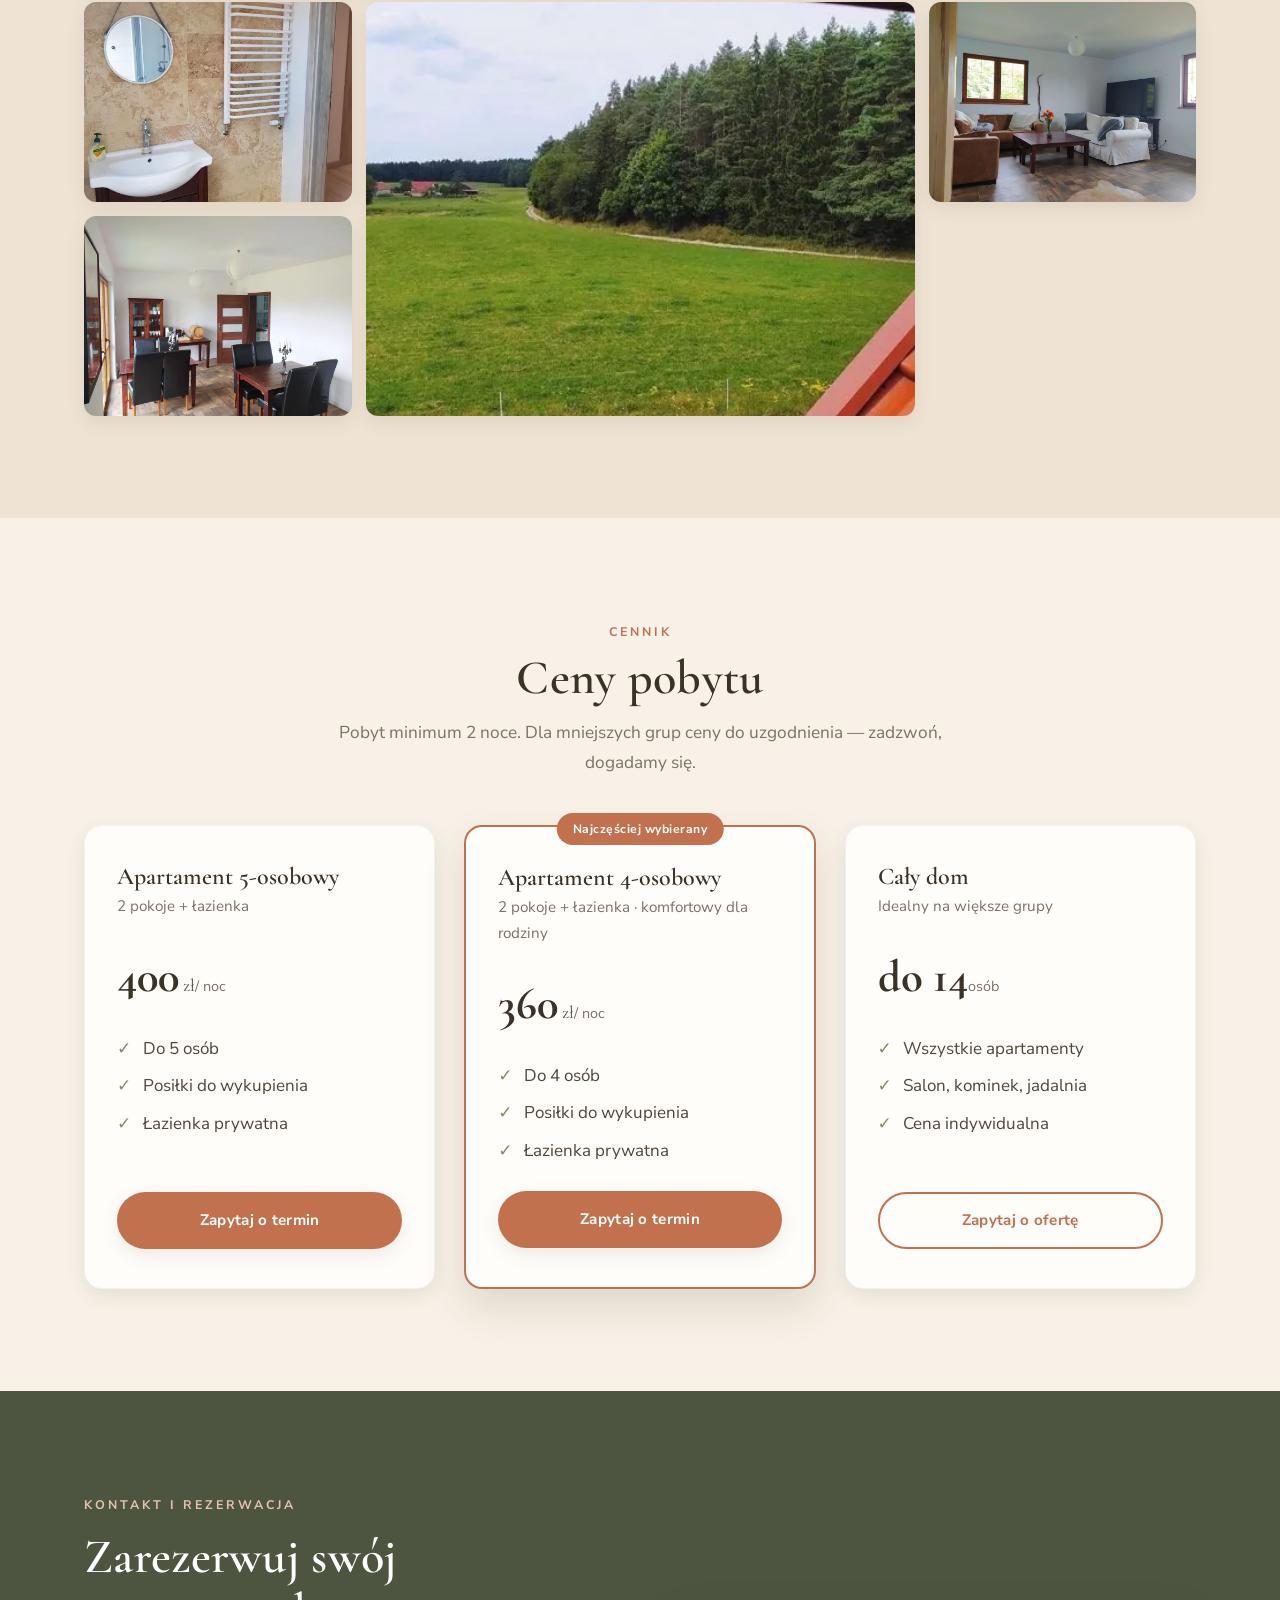
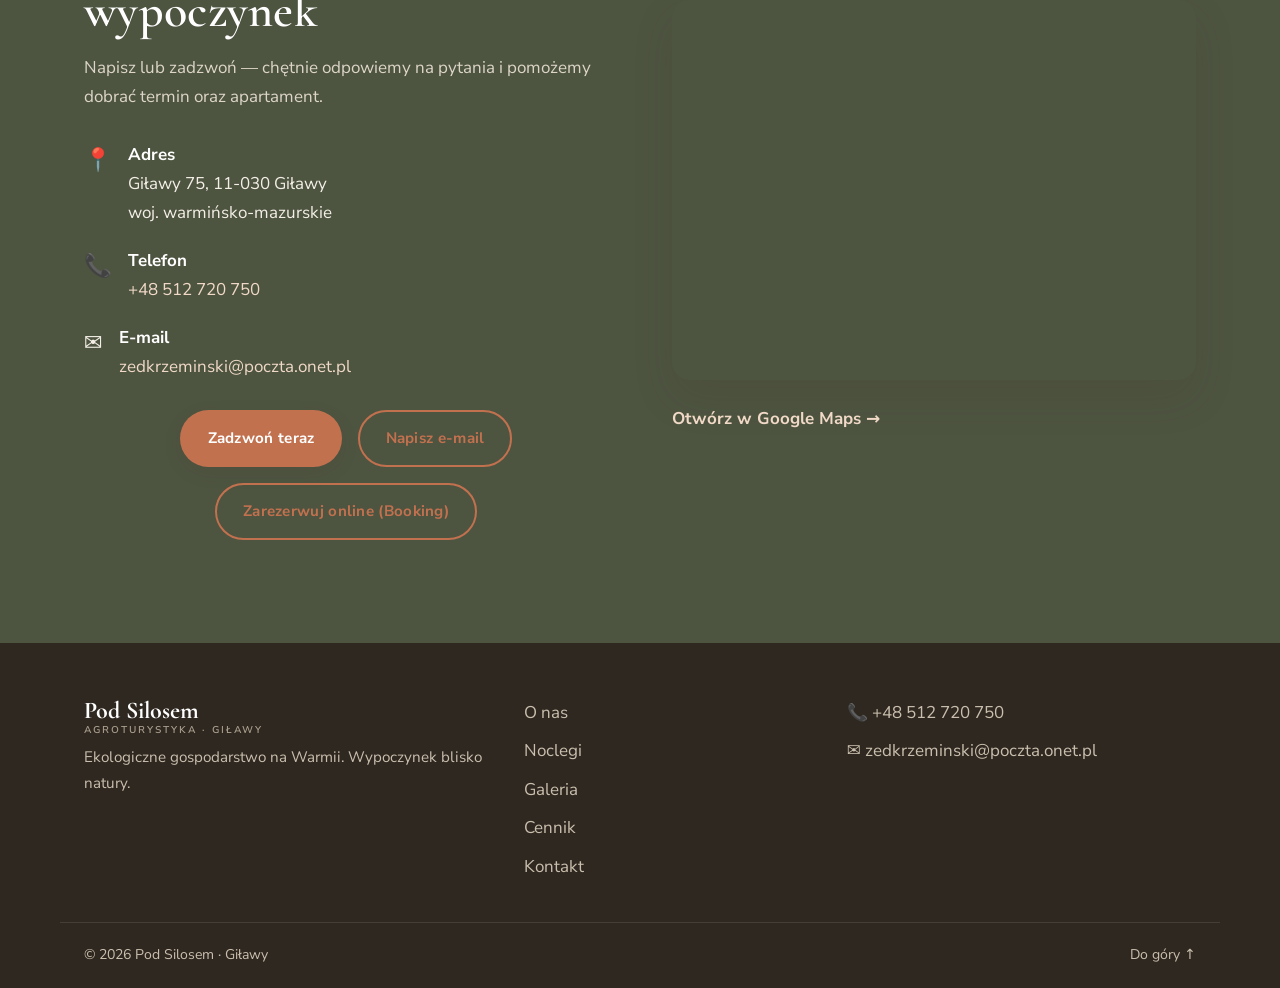
==== commit 6c4dcbfd: "Dodaj trasy rowerowe, nazwy jezior i info o apartamencie 4-os - Sekcja Atrakcje: blok "Trasy rowerow" ====
--- a/index.html
+++ b/index.html
@@ -184,7 +184,7 @@
           </div>
           <div class="place-body">
             <h3>Plaża „Harcerska”</h3>
-            <p>Spokojne zejście do wody, idealne na kąpiel i odpoczynek nad jeziorem.
+            <p>Spokojne zejście do wody nad jeziorem Serwent, idealne na kąpiel i odpoczynek.
               <span class="place-tip">🚗 Dojazd: ostatnie 150 m trzymaj się lewej strony.</span>
             </p>
             <a class="btn btn-primary btn-block" target="_blank" rel="noopener"
@@ -201,7 +201,7 @@
           </div>
           <div class="place-body">
             <h3>Plaża „Pompa”</h3>
-            <p>Przyjemne miejsce nad wodą — kąpiel, słońce i odpoczynek nad jeziorem.
+            <p>Przyjemne miejsce nad jeziorem Gąsiorowskim — kąpiel, słońce i odpoczynek.
               <span class="place-tip">🚗 Dojazd: po zjeździe z asfaltu skręć w prawo, następnie w lewo.</span>
             </p>
             <a class="btn btn-primary btn-block" target="_blank" rel="noopener"
@@ -223,6 +223,56 @@
             </p>
             <a class="btn btn-primary btn-block" target="_blank" rel="noopener"
                href="https://www.google.com/maps/dir/?api=1&amp;destination=53.6976509,20.752569">Wyznacz trasę →</a>
+          </div>
+        </article>
+      </div>
+
+      <div class="places-head">
+        <p class="kicker">Na dwóch kółkach</p>
+        <h3>Trasy rowerowe</h3>
+        <p class="section-sub">Oznakowany szlak prowadzi tuż obok naszego gospodarstwa — wsiadasz na rower i jedziesz. Mapa pokazuje leśne drogi i kolorowe szlaki, których nie zobaczysz w Google.</p>
+      </div>
+      <div class="bike-map">
+        <iframe title="Mapa rowerowa okolic Giław (CyclOSM)"
+          src="https://www.openstreetmap.org/export/embed.html?bbox=20.6600%2C53.6300%2C20.9200%2C53.7900&amp;layer=cyclosm&amp;marker=53.7265%2C20.7880"
+          loading="lazy"></iframe>
+      </div>
+      <a class="bike-maplink" href="https://www.cyclosm.org/#map=13/53.7265/20.7880/cyclosm" target="_blank" rel="noopener">Otwórz pełną mapę rowerową →</a>
+
+      <div class="places">
+        <article class="place-card route-card">
+          <div class="route-band route-green"><span class="route-ico">🚴</span> Szlak Graszk · zielony · ~25 km</div>
+          <div class="place-body">
+            <h3>Szlak Graszk</h3>
+            <p>Lokalny szlak prowadzący tuż obok naszego gospodarstwa — pętla przez okoliczne wsie, pola i lasy Warmii. Nasza trasa „od progu”.
+              <span class="place-tip">📏 ~25 km · ⏱ ok. 2,5 h · średni</span>
+            </p>
+            <a class="btn btn-primary btn-block" target="_blank" rel="noopener"
+               href="https://cycling.waymarkedtrails.org/#route?id=8314990">Pokaż trasę na mapie →</a>
+          </div>
+        </article>
+
+        <article class="place-card route-card">
+          <div class="route-band route-blue"><span class="route-ico">🚴</span> Szlak Pasymskie Bunkry · niebieski · ~24 km</div>
+          <div class="place-body">
+            <h3>Pasymskie Bunkry</h3>
+            <p>Szlak śladami dawnych umocnień — rowerową wycieczkę połączysz ze zwiedzaniem schronów, jak nasz pobliski bunkier.
+              <span class="place-tip">📏 ~24 km · ⏱ ok. 2,5 h · średni</span>
+            </p>
+            <a class="btn btn-primary btn-block" target="_blank" rel="noopener"
+               href="https://cycling.waymarkedtrails.org/#route?id=8300332">Pokaż trasę na mapie →</a>
+          </div>
+        </article>
+
+        <article class="place-card route-card">
+          <div class="route-band route-red"><span class="route-ico">🚴</span> Szlak Kalwa · czerwony · ~21 km</div>
+          <div class="place-body">
+            <h3>Szlak Kalwa</h3>
+            <p>Trasa w stronę malowniczego jeziora Kalwa pod Pasymiem — woda, lasy i warmińskie widoki. Dla ambitnych rowerzystów.
+              <span class="place-tip">📏 ~21 km · ⏱ ok. 2 h · średni</span>
+            </p>
+            <a class="btn btn-primary btn-block" target="_blank" rel="noopener"
+               href="https://cycling.waymarkedtrails.org/#route?id=8309936">Pokaż trasę na mapie →</a>
           </div>
         </article>
       </div>
@@ -273,7 +323,7 @@
         <div class="price-card price-card--featured">
           <span class="price-tag">Najczęściej wybierany</span>
           <h3>Apartament 4-osobowy</h3>
-          <p class="price-meta">Komfortowy dla rodziny</p>
+          <p class="price-meta">2 pokoje + łazienka · komfortowy dla rodziny</p>
           <p class="price"><span>360</span> zł<small>/ noc</small></p>
           <ul>
             <li>Do 4 osób</li>
--- a/assets/css/style.css
+++ b/assets/css/style.css
@@ -208,6 +208,20 @@
 .place-card--soon .amen-ico { margin-bottom: .6rem; }
 .place-card--soon p { color: var(--muted); margin-top: .3rem; }
 
+/* trasy rowerowe */
+.bike-map { border-radius: var(--radius); overflow: hidden; box-shadow: var(--shadow); }
+.bike-map iframe { width: 100%; height: clamp(320px, 50vh, 460px); border: 0; display: block; }
+.bike-maplink { display: inline-block; margin: 1rem 0 2.6rem; color: var(--terracotta); font-weight: 700; }
+.bike-maplink:hover { color: var(--terracotta-dark); }
+.route-card .route-band {
+  display: flex; align-items: center; gap: .55rem;
+  padding: .9rem 1.4rem; color: #fff; font-weight: 700; font-size: .95rem;
+}
+.route-ico { font-size: 1.2rem; }
+.route-blue  { background: #3b6ea5; }
+.route-green { background: var(--sage-dark); }
+.route-red   { background: #b23b3b; }
+
 /* ---------- GALLERY ---------- */
 .gallery { display: grid; grid-template-columns: repeat(4, 1fr); grid-auto-rows: 200px; gap: 14px; }
 .g-item { overflow: hidden; border-radius: var(--radius-sm); box-shadow: var(--shadow-sm); cursor: pointer; }
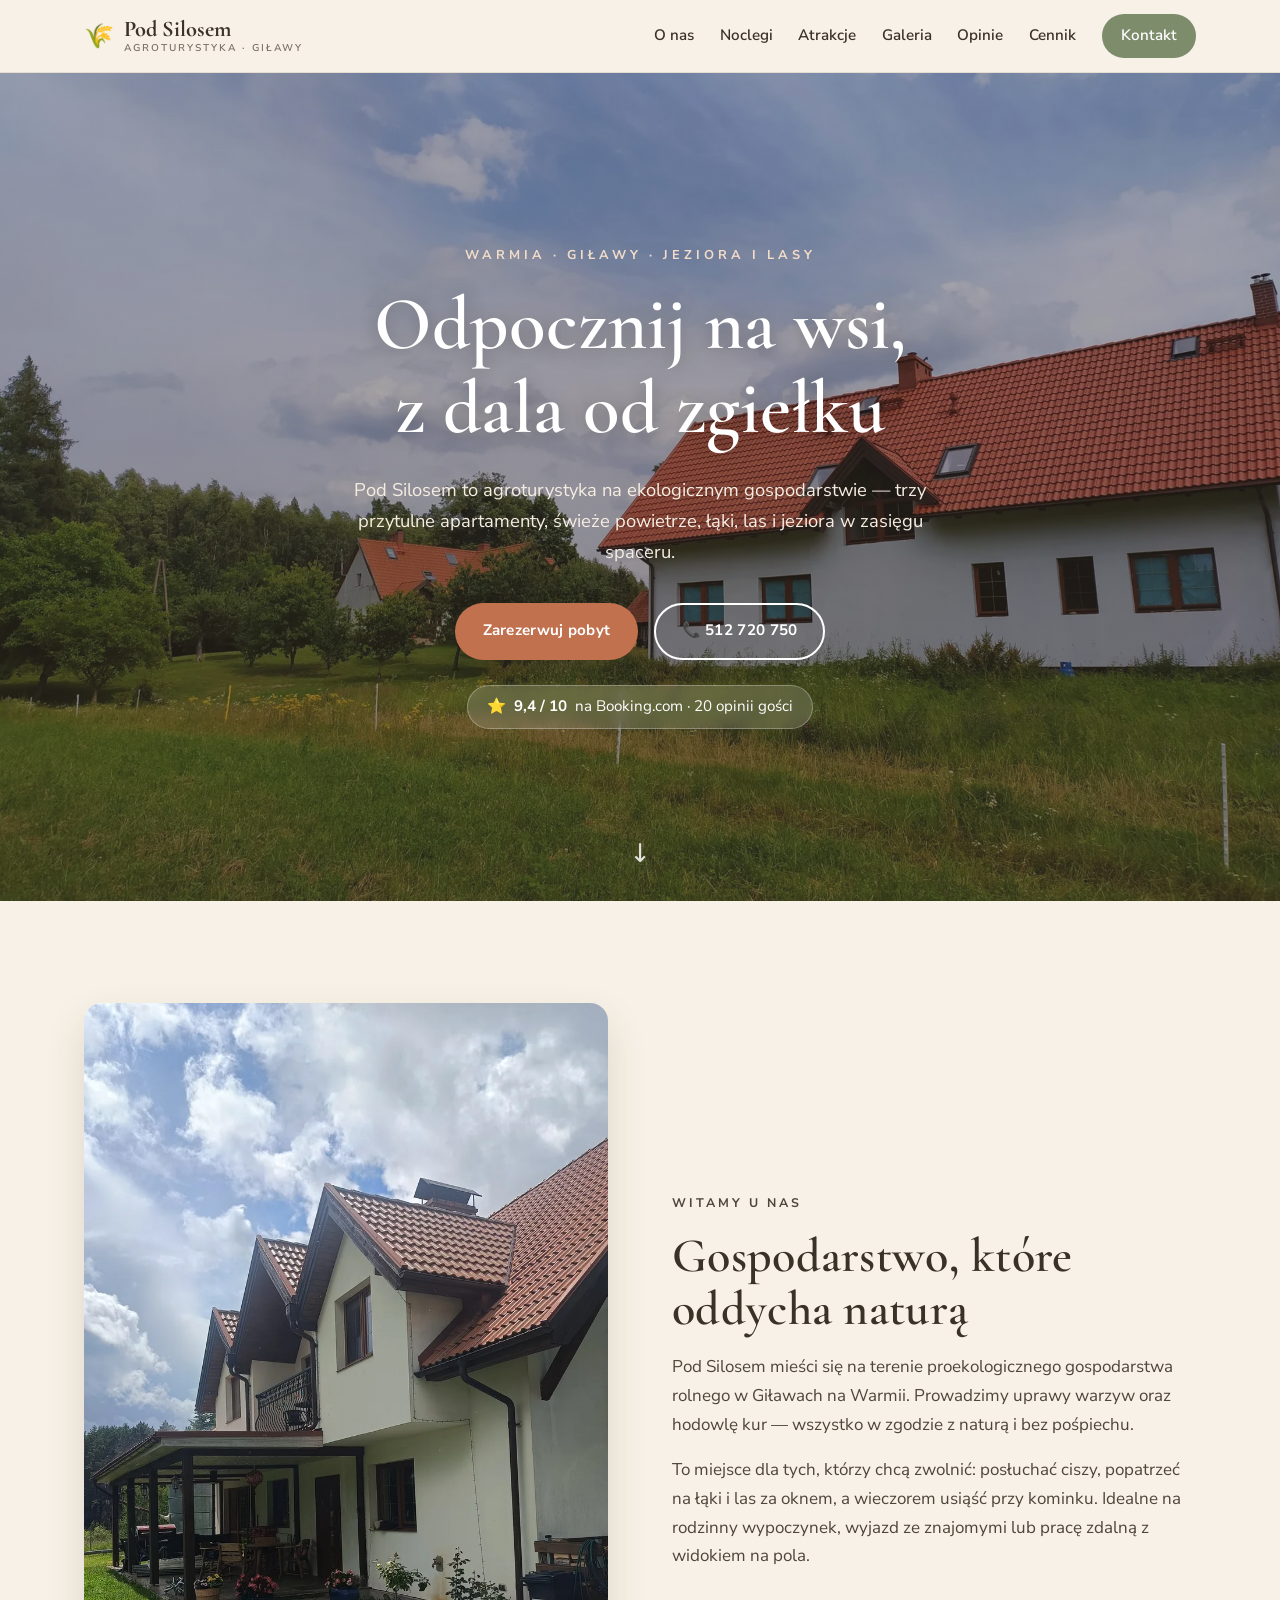
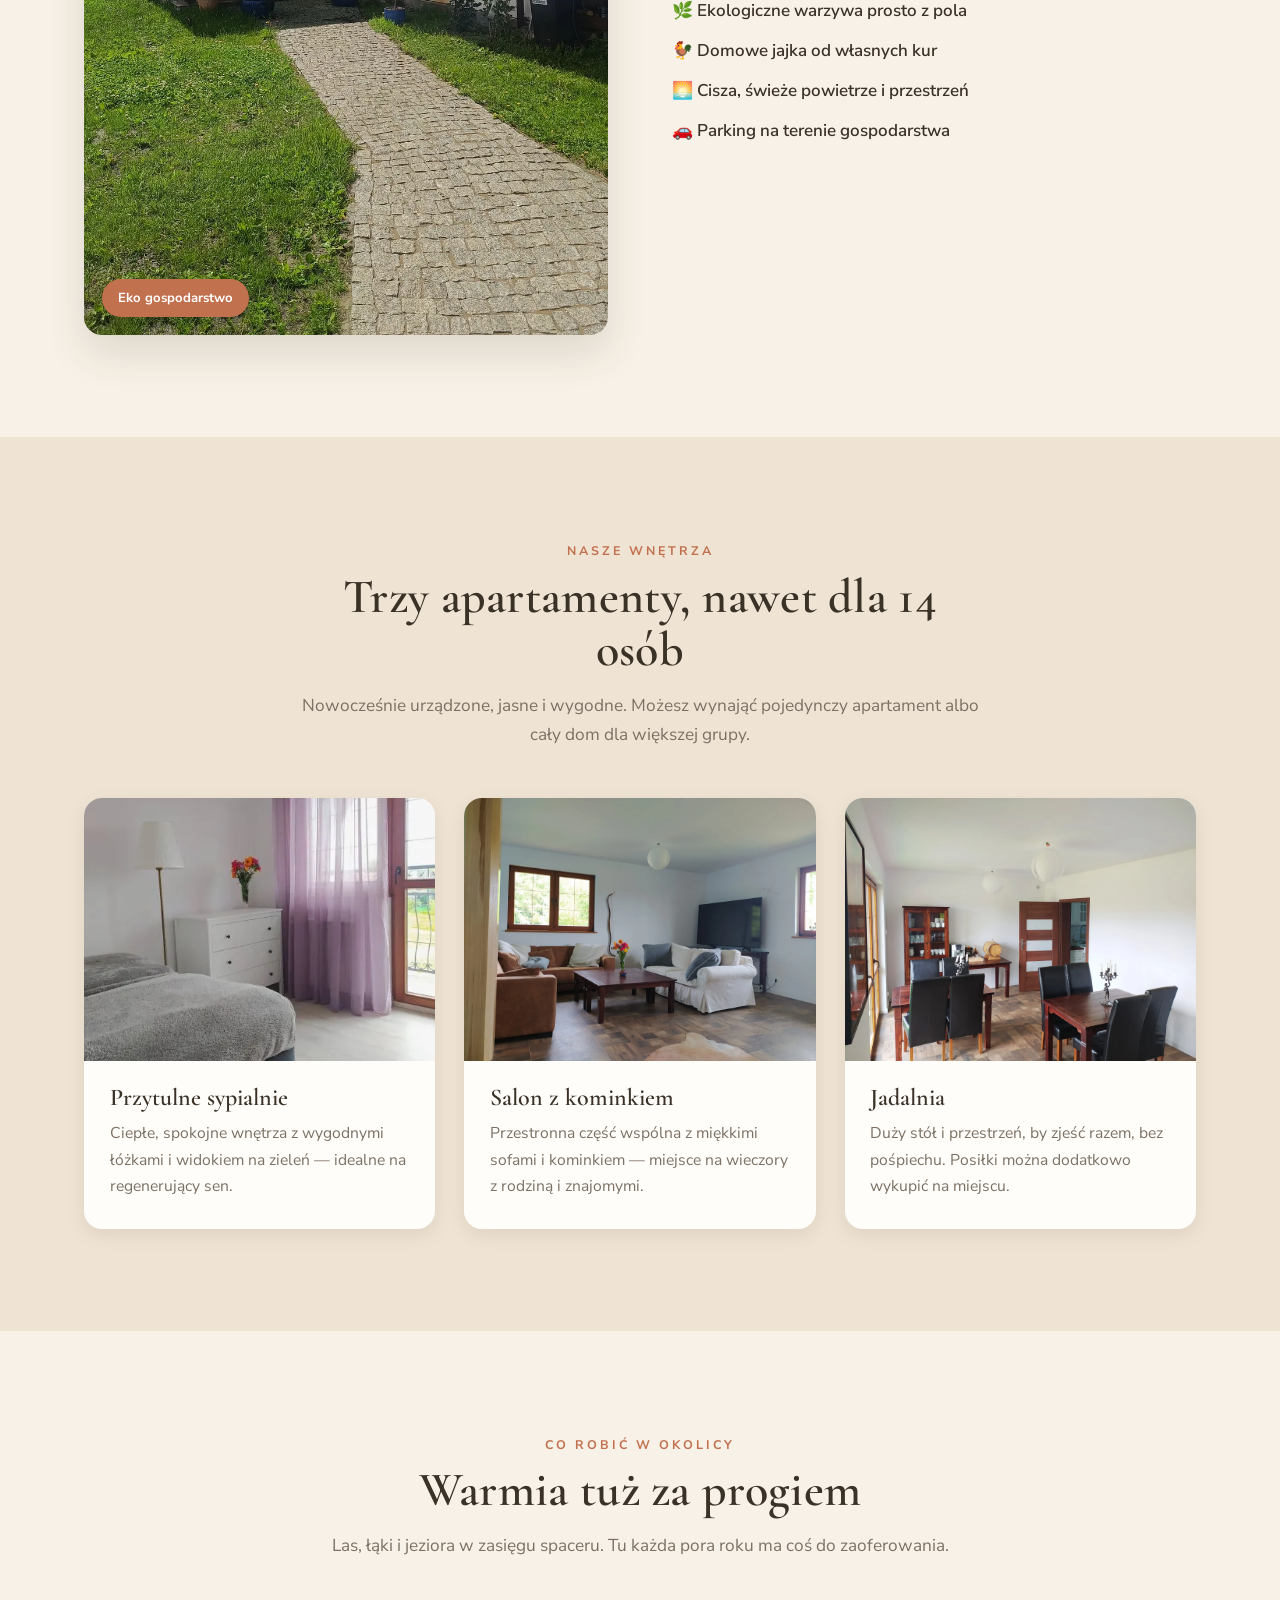
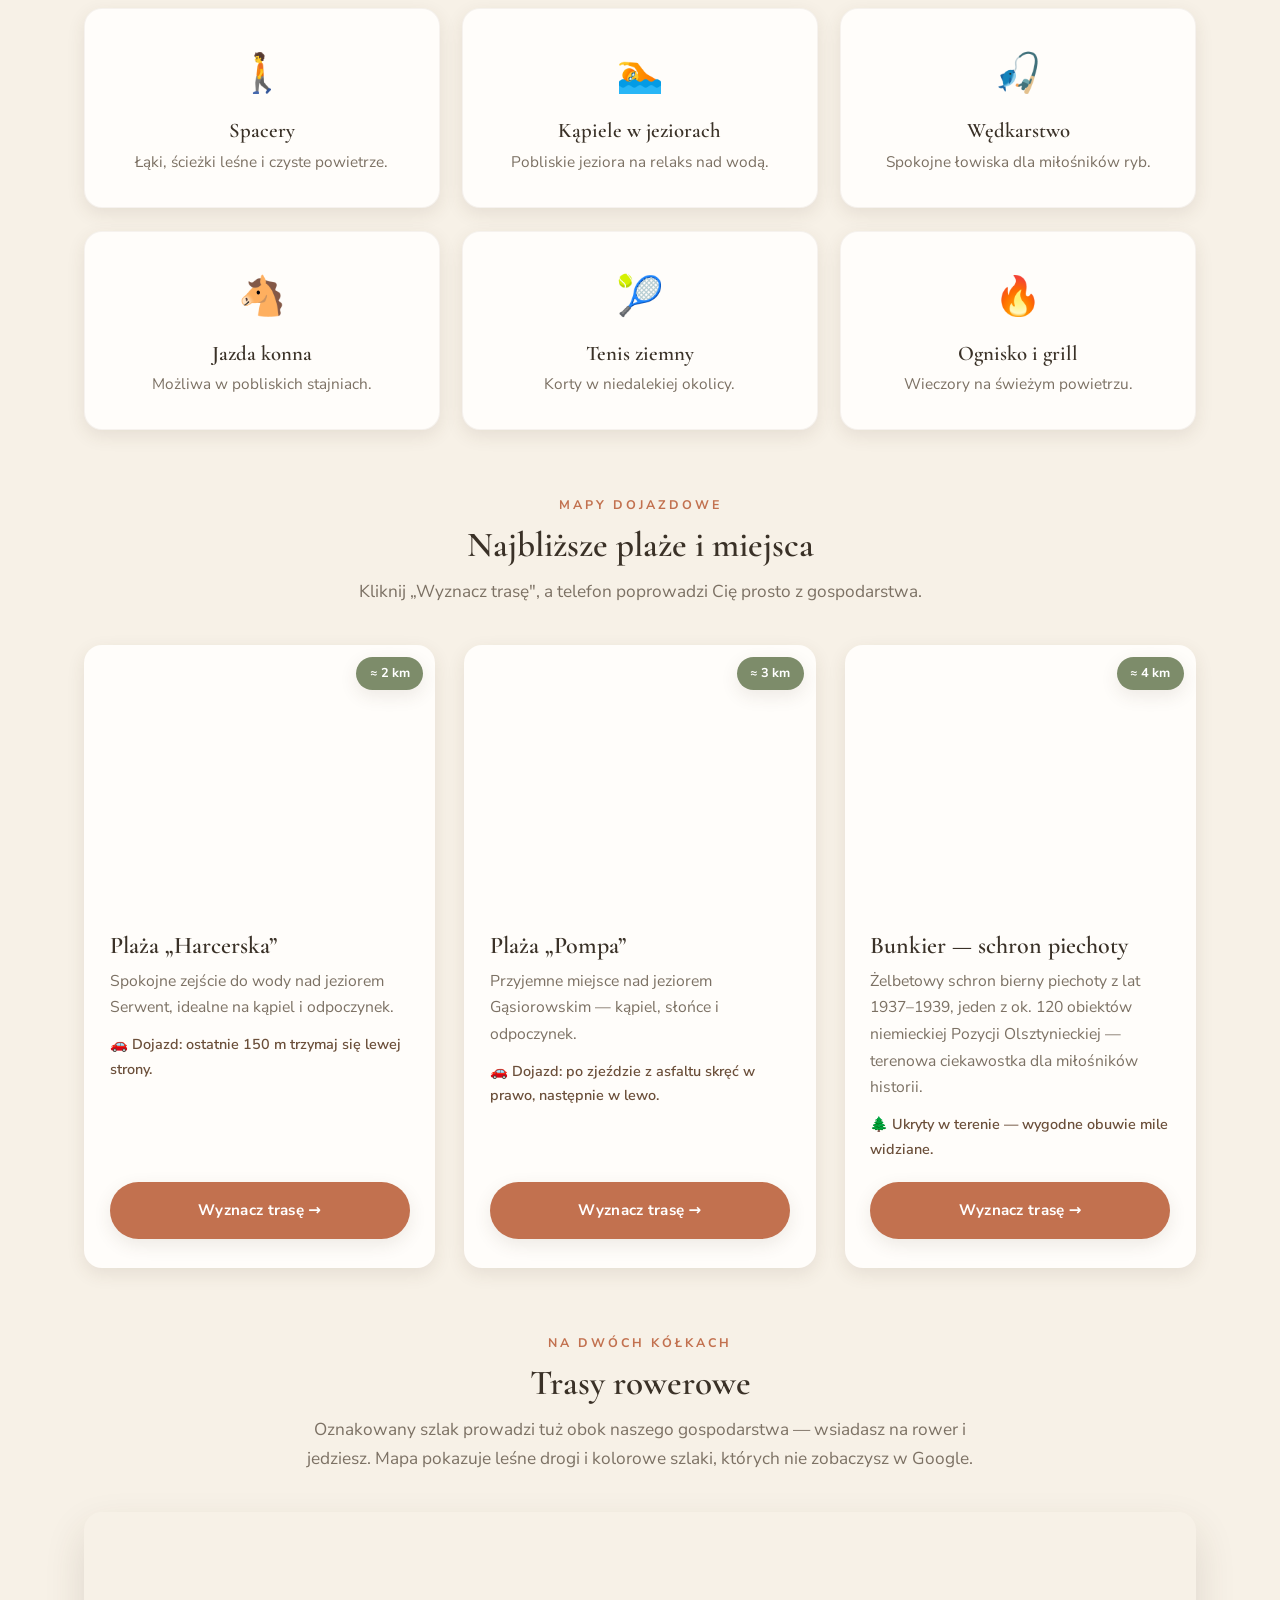
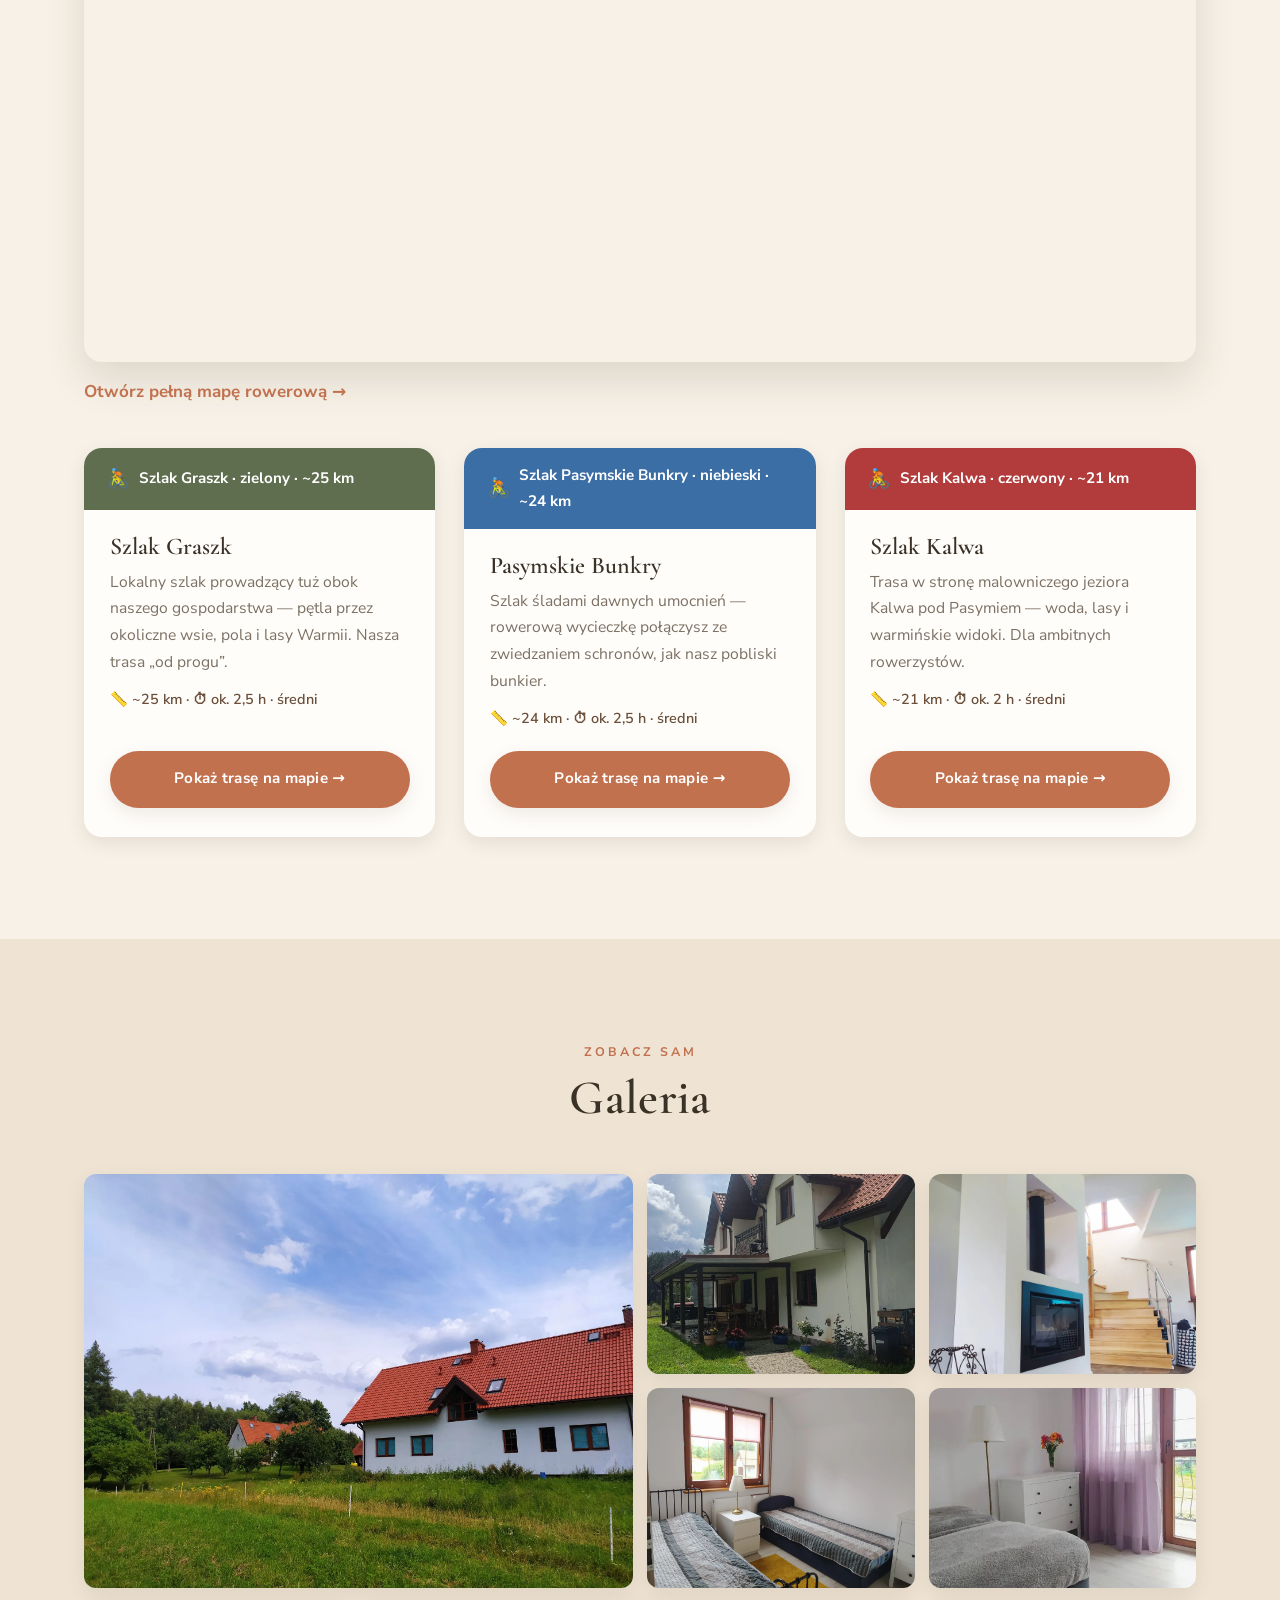
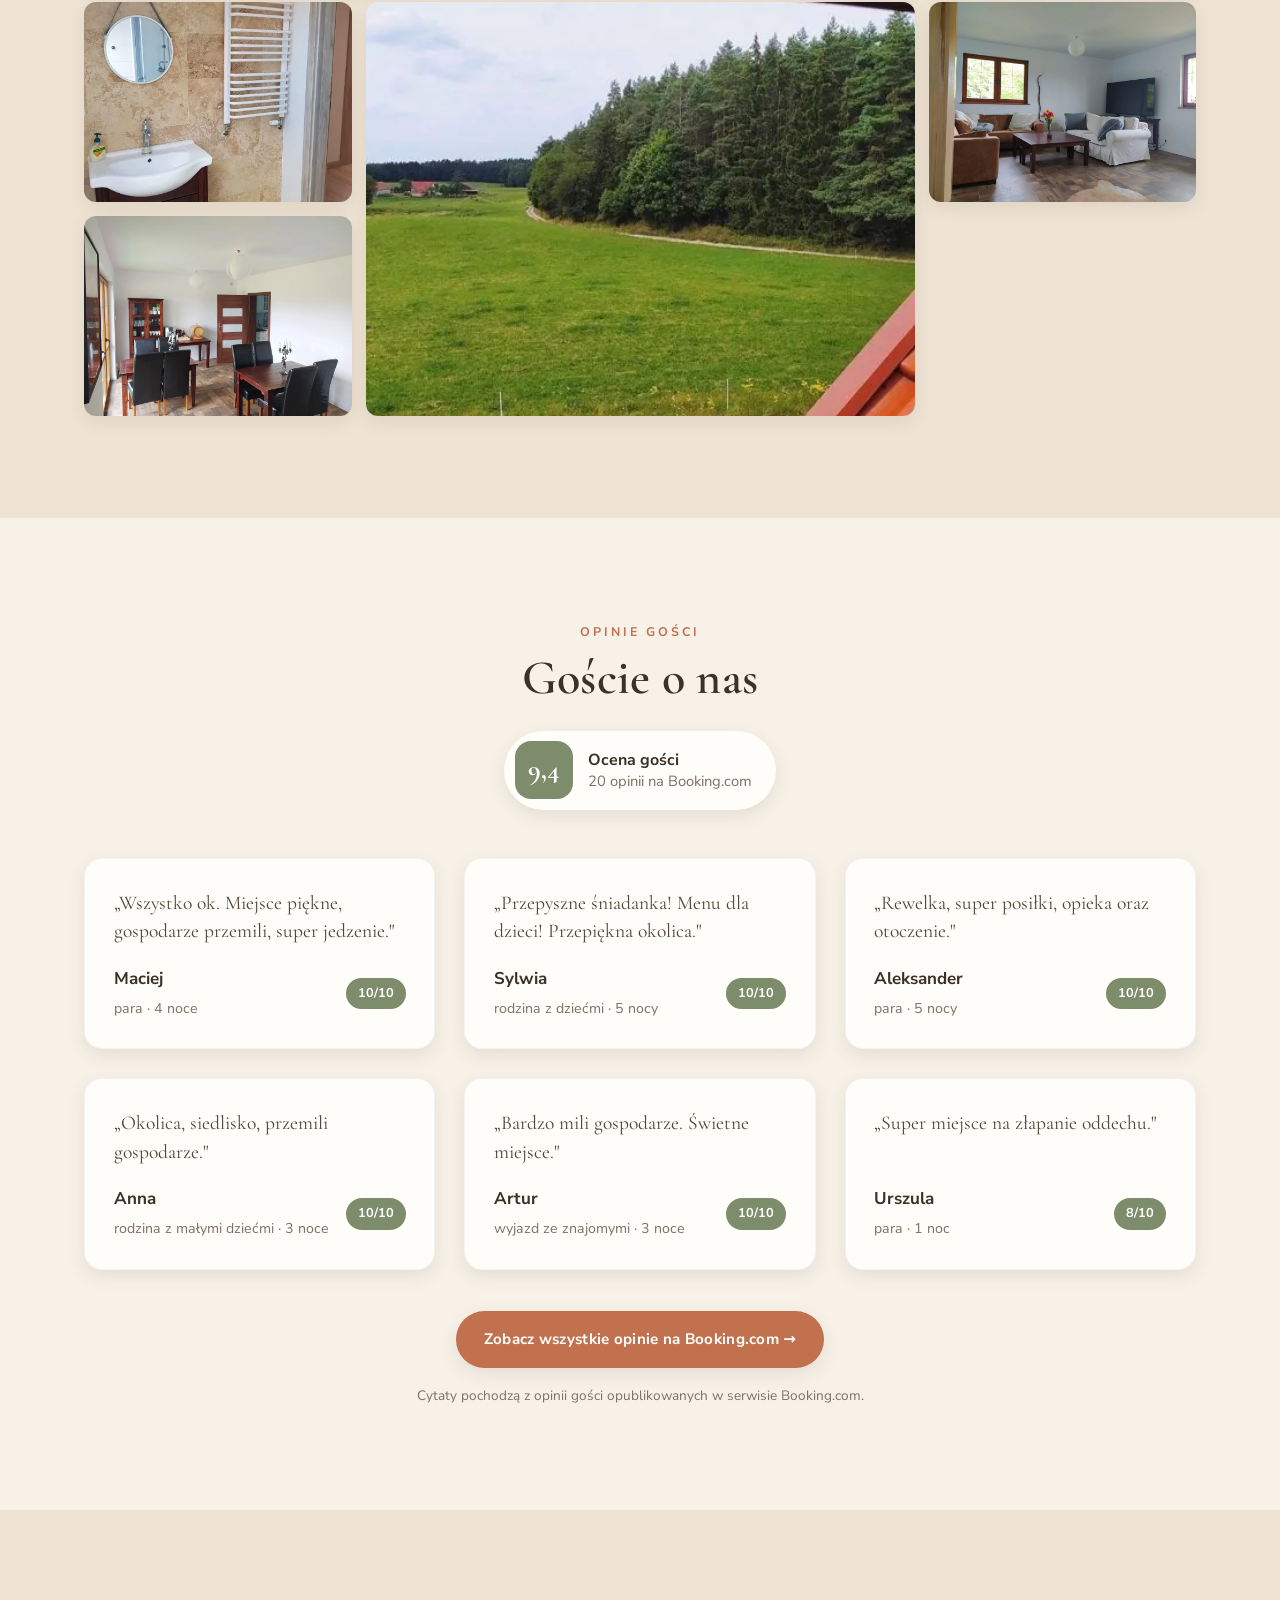
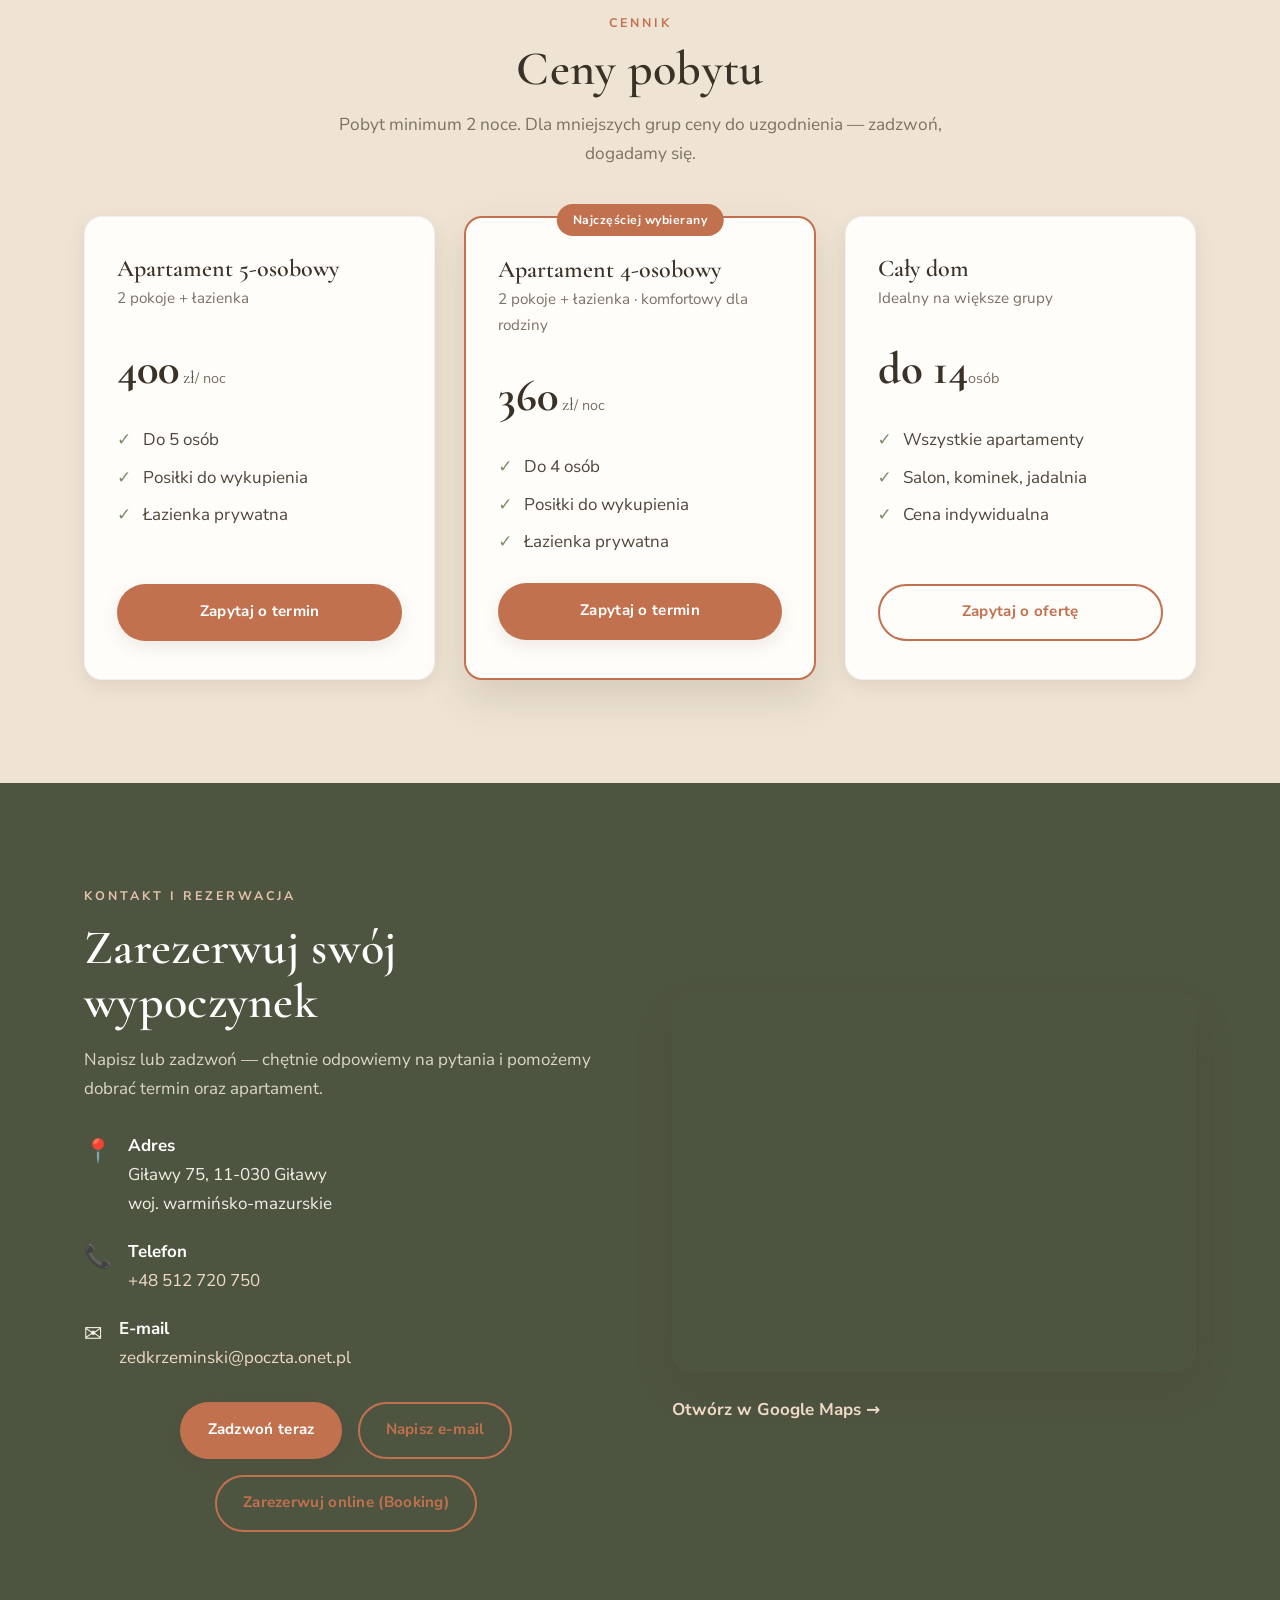
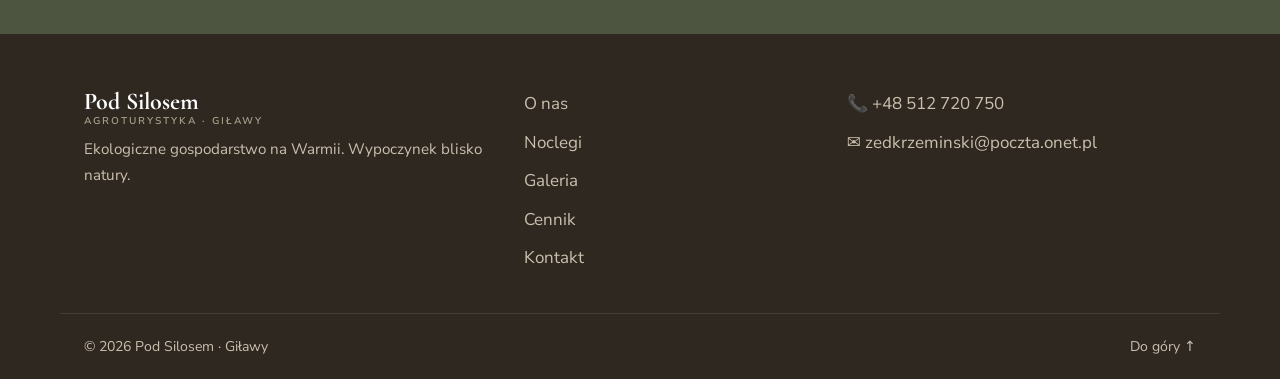
==== commit 8bbf6056: "Dodaj sekcje Opinie gosci i ocene 9,4/10 z Booking.com Sekcja z 6 cytatami gosci miedzy Galeria a Ce" ====
--- a/index.html
+++ b/index.html
@@ -22,8 +22,15 @@
   <meta property="og:title" content="Pod Silosem — Agroturystyka w Giławach">
   <meta property="og:description" content="Trzy apartamenty dla 14 osób na ekologicznym gospodarstwie na Warmii. Jeziora, las, cisza.">
   <meta property="og:type" content="website">
-  <meta property="og:image" content="assets/img/foto-06.webp">
+  <meta property="og:url" content="https://gilawy.pl/">
+  <meta property="og:image" content="https://gilawy.pl/assets/img/foto-06.webp">
   <meta property="og:locale" content="pl_PL">
+
+  <link rel="canonical" href="https://gilawy.pl/">
+  <link rel="icon" href="/favicon.ico" sizes="16x16 32x32 48x48">
+  <link rel="apple-touch-icon" href="/apple-touch-icon.png">
+  <meta name="theme-color" content="#f7f1e7">
+  <link rel="preload" as="image" href="assets/img/foto-06.webp">
 
   <link rel="preconnect" href="https://fonts.googleapis.com">
   <link rel="preconnect" href="https://fonts.gstatic.com" crossorigin>
@@ -42,7 +49,9 @@
     "@type": "LodgingBusiness",
     "name": "Pod Silosem — Agroturystyka w Giławach",
     "description": "Agroturystyka na ekologicznym gospodarstwie rolnym. Trzy apartamenty dla 14 osób, jeziora i lasy Warmii.",
-    "image": "assets/img/foto-06.webp",
+    "image": "https://gilawy.pl/assets/img/foto-06.webp",
+    "url": "https://gilawy.pl/",
+    "sameAs": ["https://www.booking.com/hotel/pl/agroturystyka-gilawy.pl.html"],
     "telephone": "+48512720750",
     "email": "zedkrzeminski@poczta.onet.pl",
     "address": {
@@ -54,7 +63,13 @@
       "addressCountry": "PL"
     },
     "petsAllowed": true,
-    "numberOfRooms": 3
+    "numberOfRooms": 3,
+    "aggregateRating": {
+      "@type": "AggregateRating",
+      "ratingValue": "9.4",
+      "bestRating": "10",
+      "reviewCount": "20"
+    }
   }
   </script>
 </head>
@@ -72,6 +87,7 @@
         <a href="#noclegi">Noclegi</a>
         <a href="#atrakcje">Atrakcje</a>
         <a href="#galeria">Galeria</a>
+        <a href="#opinie">Opinie</a>
         <a href="#cennik">Cennik</a>
         <a href="#kontakt" class="nav-cta">Kontakt</a>
       </nav>
@@ -92,6 +108,7 @@
         <a href="#kontakt" class="btn btn-primary">Zarezerwuj pobyt</a>
         <a href="tel:+48512720750" class="btn btn-ghost">📞 512 720 750</a>
       </div>
+      <a href="#opinie" class="hero-trust">⭐ <strong>9,4&nbsp;/&nbsp;10</strong> na Booking.com · 20 opinii gości</a>
     </div>
     <a href="#o-nas" class="hero-scroll" aria-label="Przewiń w dół">↓</a>
   </section>
@@ -300,8 +317,71 @@
     </div>
   </section>
 
+  <!-- ===== OPINIE ===== -->
+  <section class="section" id="opinie">
+    <div class="container">
+      <div class="section-head">
+        <p class="kicker">Opinie gości</p>
+        <h2>Goście o nas</h2>
+        <div class="score-badge">
+          <span class="score-num">9,4</span>
+          <div class="score-meta"><strong>Ocena gości</strong>20 opinii na Booking.com</div>
+        </div>
+      </div>
+      <div class="reviews">
+        <figure class="review-card">
+          <blockquote>„Wszystko ok. Miejsce piękne, gospodarze przemili, super jedzenie."</blockquote>
+          <figcaption>
+            <div><strong>Maciej</strong><small>para · 4 noce</small></div>
+            <span class="review-score">10/10</span>
+          </figcaption>
+        </figure>
+        <figure class="review-card">
+          <blockquote>„Przepyszne śniadanka! Menu dla dzieci! Przepiękna okolica."</blockquote>
+          <figcaption>
+            <div><strong>Sylwia</strong><small>rodzina z dziećmi · 5 nocy</small></div>
+            <span class="review-score">10/10</span>
+          </figcaption>
+        </figure>
+        <figure class="review-card">
+          <blockquote>„Rewelka, super posiłki, opieka oraz otoczenie."</blockquote>
+          <figcaption>
+            <div><strong>Aleksander</strong><small>para · 5 nocy</small></div>
+            <span class="review-score">10/10</span>
+          </figcaption>
+        </figure>
+        <figure class="review-card">
+          <blockquote>„Okolica, siedlisko, przemili gospodarze."</blockquote>
+          <figcaption>
+            <div><strong>Anna</strong><small>rodzina z małymi dziećmi · 3 noce</small></div>
+            <span class="review-score">10/10</span>
+          </figcaption>
+        </figure>
+        <figure class="review-card">
+          <blockquote>„Bardzo mili gospodarze. Świetne miejsce."</blockquote>
+          <figcaption>
+            <div><strong>Artur</strong><small>wyjazd ze znajomymi · 3 noce</small></div>
+            <span class="review-score">10/10</span>
+          </figcaption>
+        </figure>
+        <figure class="review-card">
+          <blockquote>„Super miejsce na złapanie oddechu."</blockquote>
+          <figcaption>
+            <div><strong>Urszula</strong><small>para · 1 noc</small></div>
+            <span class="review-score">8/10</span>
+          </figcaption>
+        </figure>
+      </div>
+      <div class="reviews-foot">
+        <a class="btn btn-primary js-book-booking" target="_blank" rel="noopener"
+           href="https://www.booking.com/hotel/pl/agroturystyka-gilawy.pl.html#tab-reviews">Zobacz wszystkie opinie na Booking.com →</a>
+        <p class="reviews-src">Cytaty pochodzą z opinii gości opublikowanych w serwisie Booking.com.</p>
+      </div>
+    </div>
+  </section>
+
   <!-- ===== CENNIK ===== -->
-  <section class="section" id="cennik">
+  <section class="section section-alt" id="cennik">
     <div class="container">
       <div class="section-head">
         <p class="kicker">Cennik</p>
--- a/assets/css/style.css
+++ b/assets/css/style.css
@@ -229,6 +229,50 @@
 .g-item:hover img { transform: scale(1.08); }
 .g-wide { grid-column: span 2; grid-row: span 2; }
 
+/* ---------- OPINIE ---------- */
+.hero-trust {
+  display: inline-flex; align-items: center; gap: .5rem; margin-top: 1.6rem;
+  background: rgba(255,255,255,.14); backdrop-filter: blur(6px);
+  border: 1px solid rgba(255,255,255,.28); border-radius: 999px;
+  padding: .5rem 1.2rem; font-size: .95rem; color: #fff;
+  transition: background .2s ease;
+}
+.hero-trust:hover { background: rgba(255,255,255,.26); }
+
+.score-badge {
+  margin-top: 1.6rem; display: inline-flex; align-items: center; gap: .95rem;
+  background: var(--white); padding: .65rem 1.5rem .65rem .65rem;
+  border-radius: 999px; box-shadow: var(--shadow-sm); text-align: left;
+}
+.score-num {
+  width: 58px; height: 58px; display: flex; align-items: center; justify-content: center;
+  background: var(--sage); color: #fff; border-radius: 16px;
+  font-family: var(--serif); font-size: 1.7rem; font-weight: 700;
+}
+.score-meta { font-size: .92rem; color: var(--muted); line-height: 1.4; }
+.score-meta strong { display: block; color: var(--ink); font-size: 1rem; }
+
+.reviews { display: grid; grid-template-columns: repeat(3, 1fr); gap: 1.8rem; }
+.review-card {
+  background: var(--white); border-radius: var(--radius); padding: 1.9rem 1.8rem 1.6rem;
+  box-shadow: var(--shadow-sm); border: 1px solid rgba(107,79,58,.06);
+  display: flex; flex-direction: column; gap: 1.2rem; margin: 0;
+}
+.review-card blockquote {
+  font-family: var(--serif); font-size: 1.22rem; line-height: 1.45; color: #4f463b;
+}
+.review-card figcaption {
+  margin-top: auto; display: flex; align-items: center; justify-content: space-between; gap: 1rem;
+}
+.review-card figcaption strong { display: block; }
+.review-card figcaption small { color: var(--muted); }
+.review-score {
+  background: var(--sage); color: #fff; font-weight: 700; font-size: .8rem;
+  padding: .3rem .75rem; border-radius: 999px; white-space: nowrap;
+}
+.reviews-foot { text-align: center; margin-top: 2.6rem; }
+.reviews-src { margin-top: 1rem; font-size: .85rem; color: var(--muted); }
+
 /* ---------- PRICING ---------- */
 .price-grid { display: grid; grid-template-columns: repeat(3, 1fr); gap: 1.8rem; align-items: stretch; }
 .price-card {
@@ -324,7 +368,7 @@
   .nav-toggle.open span:nth-child(3) { transform: translateY(-7px) rotate(-45deg); }
 
   .hero { background-attachment: scroll; }
-  .cards, .amen-grid, .price-grid, .places { grid-template-columns: 1fr 1fr; }
+  .cards, .amen-grid, .price-grid, .places, .reviews { grid-template-columns: 1fr 1fr; }
   .split { grid-template-columns: 1fr; }
   .footer-wrap { grid-template-columns: 1fr; }
   .fab-call { display: flex; }
@@ -332,7 +376,7 @@
 
 @media (max-width: 600px) {
   body { font-size: 16px; }
-  .cards, .amen-grid, .price-grid, .places { grid-template-columns: 1fr; }
+  .cards, .amen-grid, .price-grid, .places, .reviews { grid-template-columns: 1fr; }
   .gallery { grid-template-columns: repeat(2, 1fr); grid-auto-rows: 150px; }
   .g-wide { grid-column: span 2; grid-row: span 1; }
   .hero-actions { flex-direction: column; align-items: stretch; }
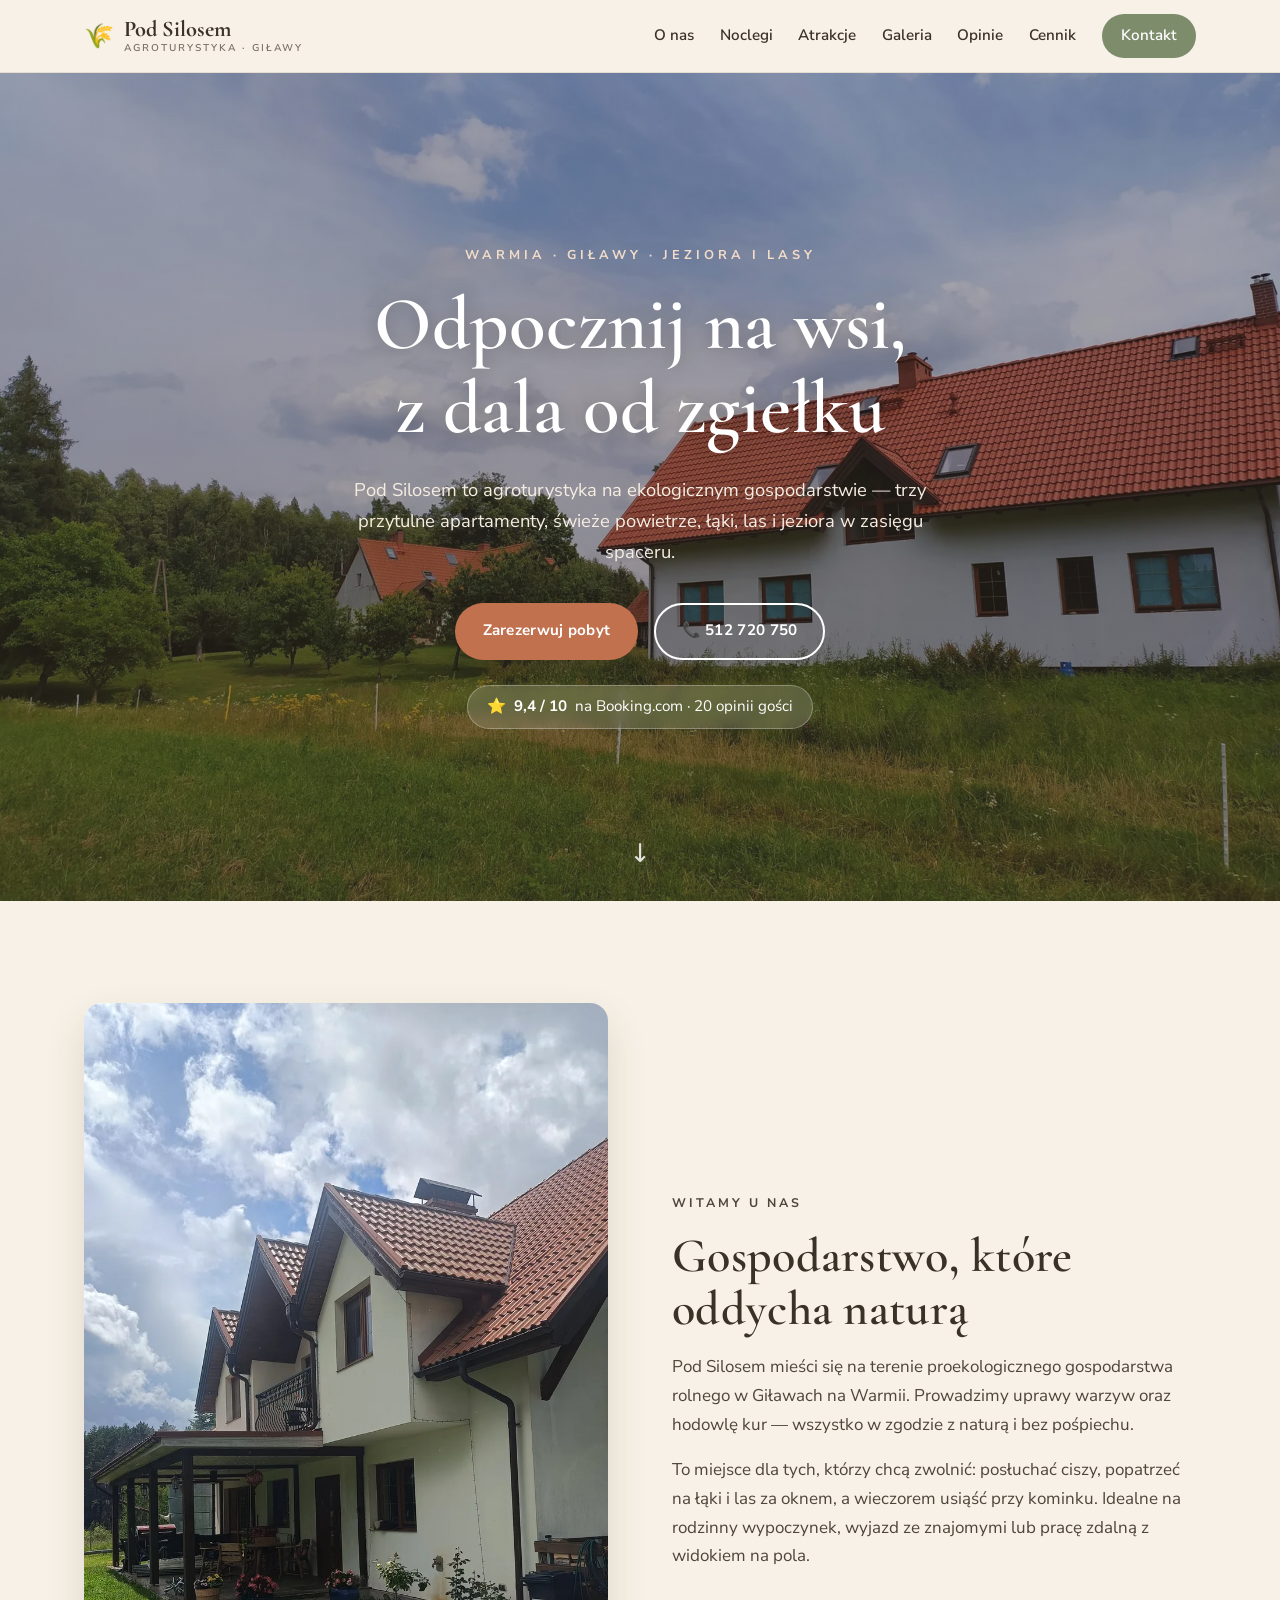
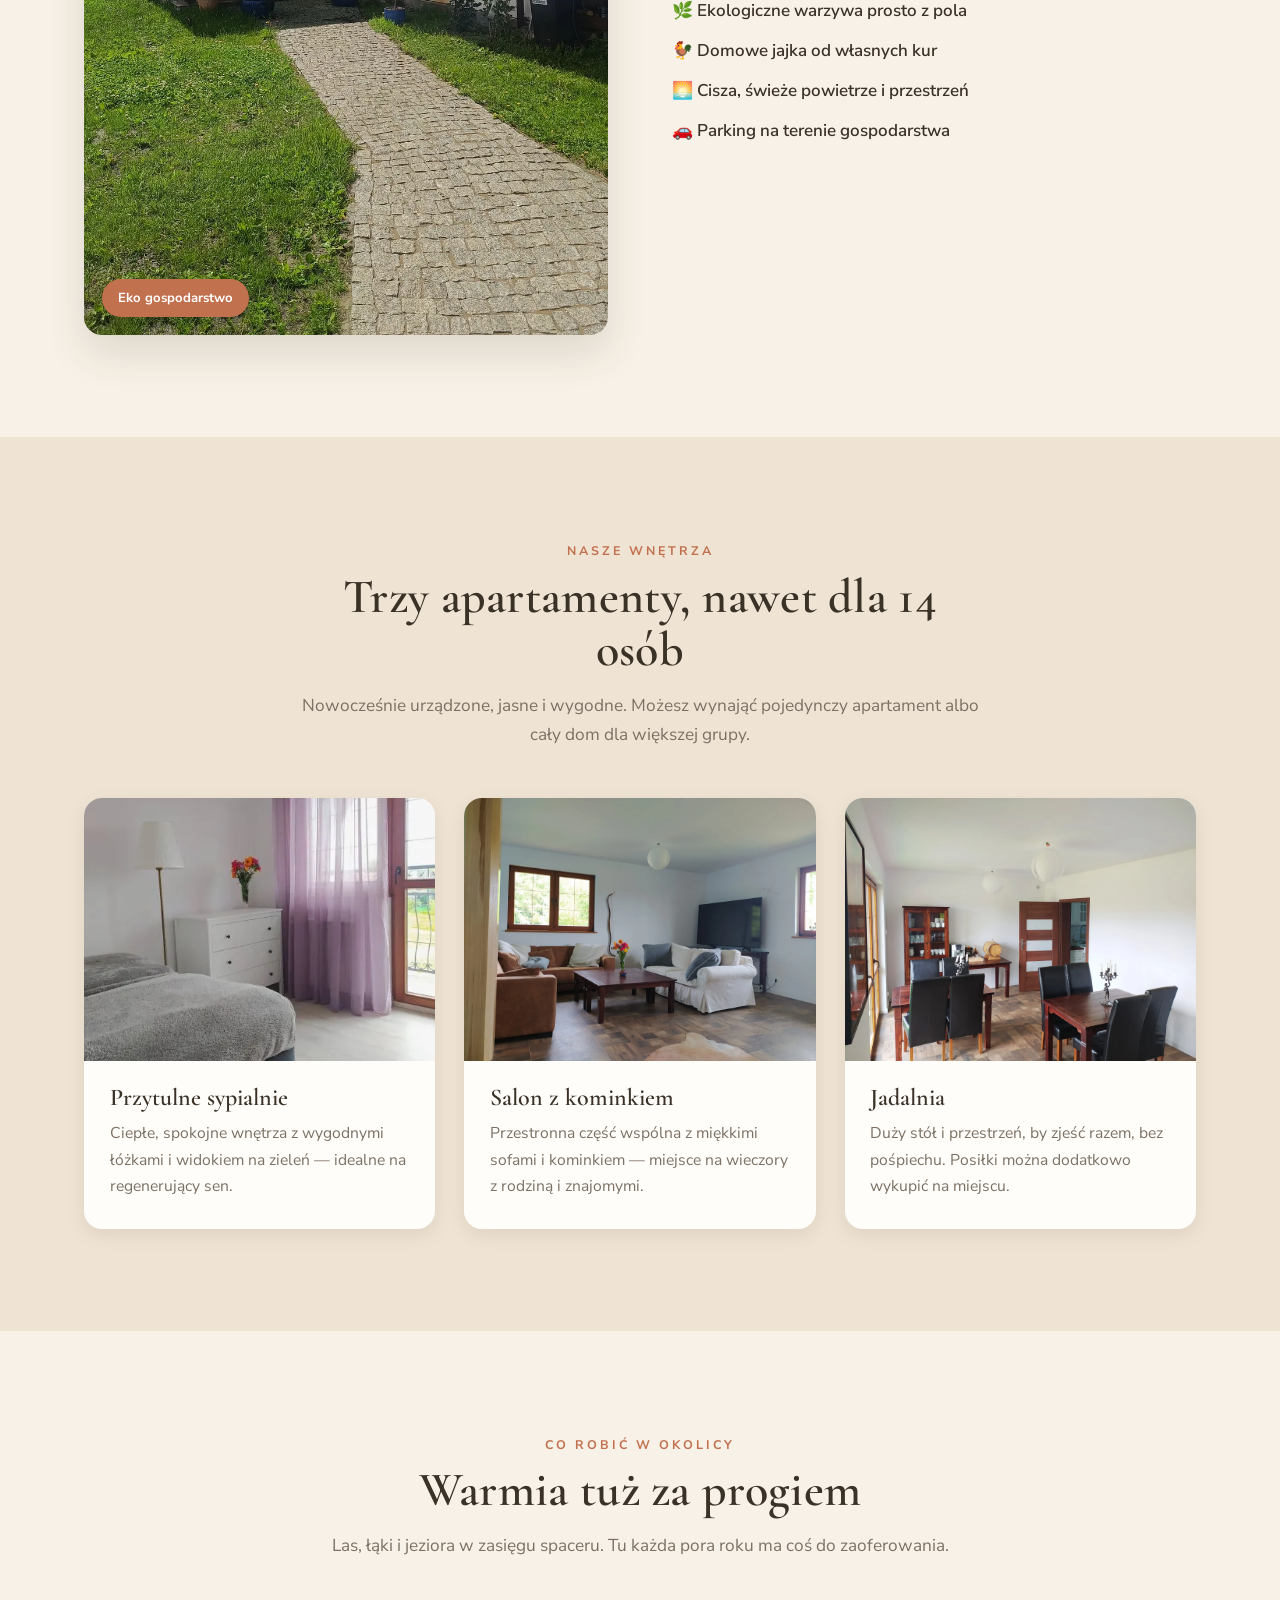
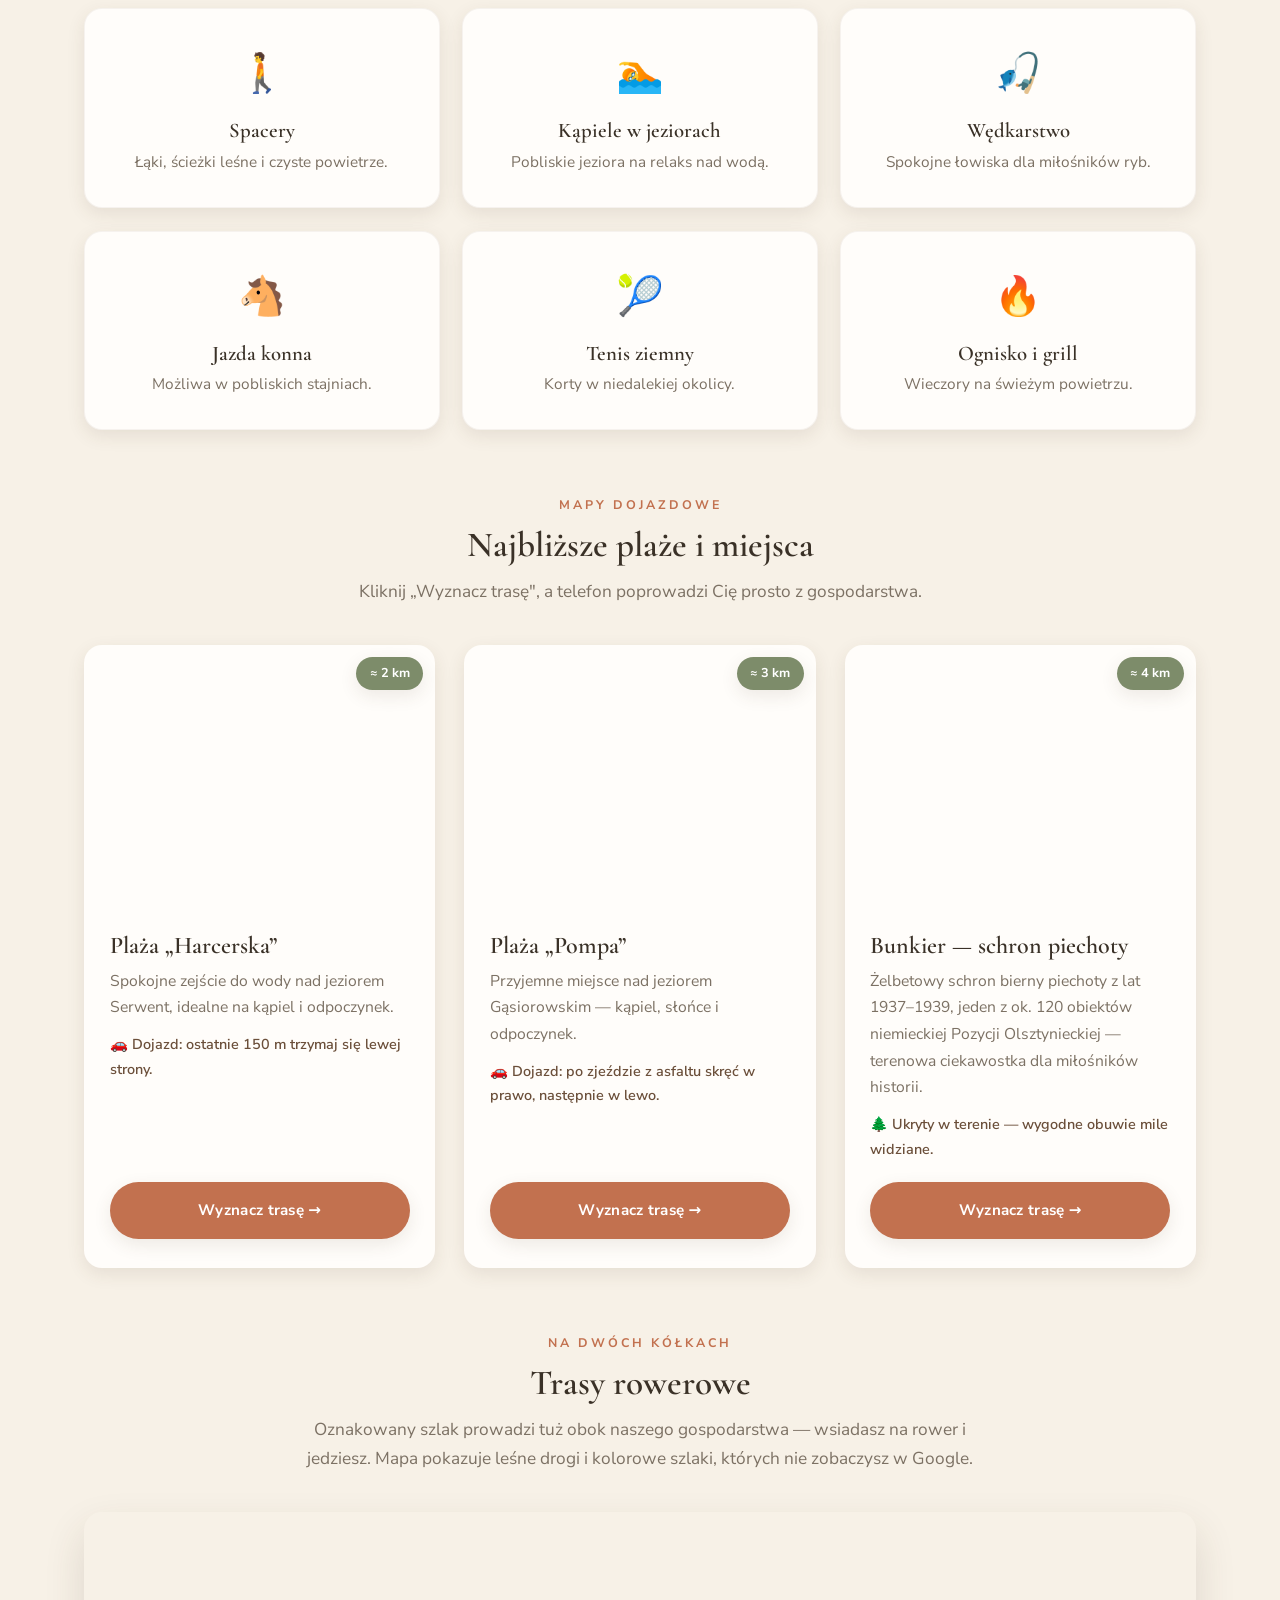
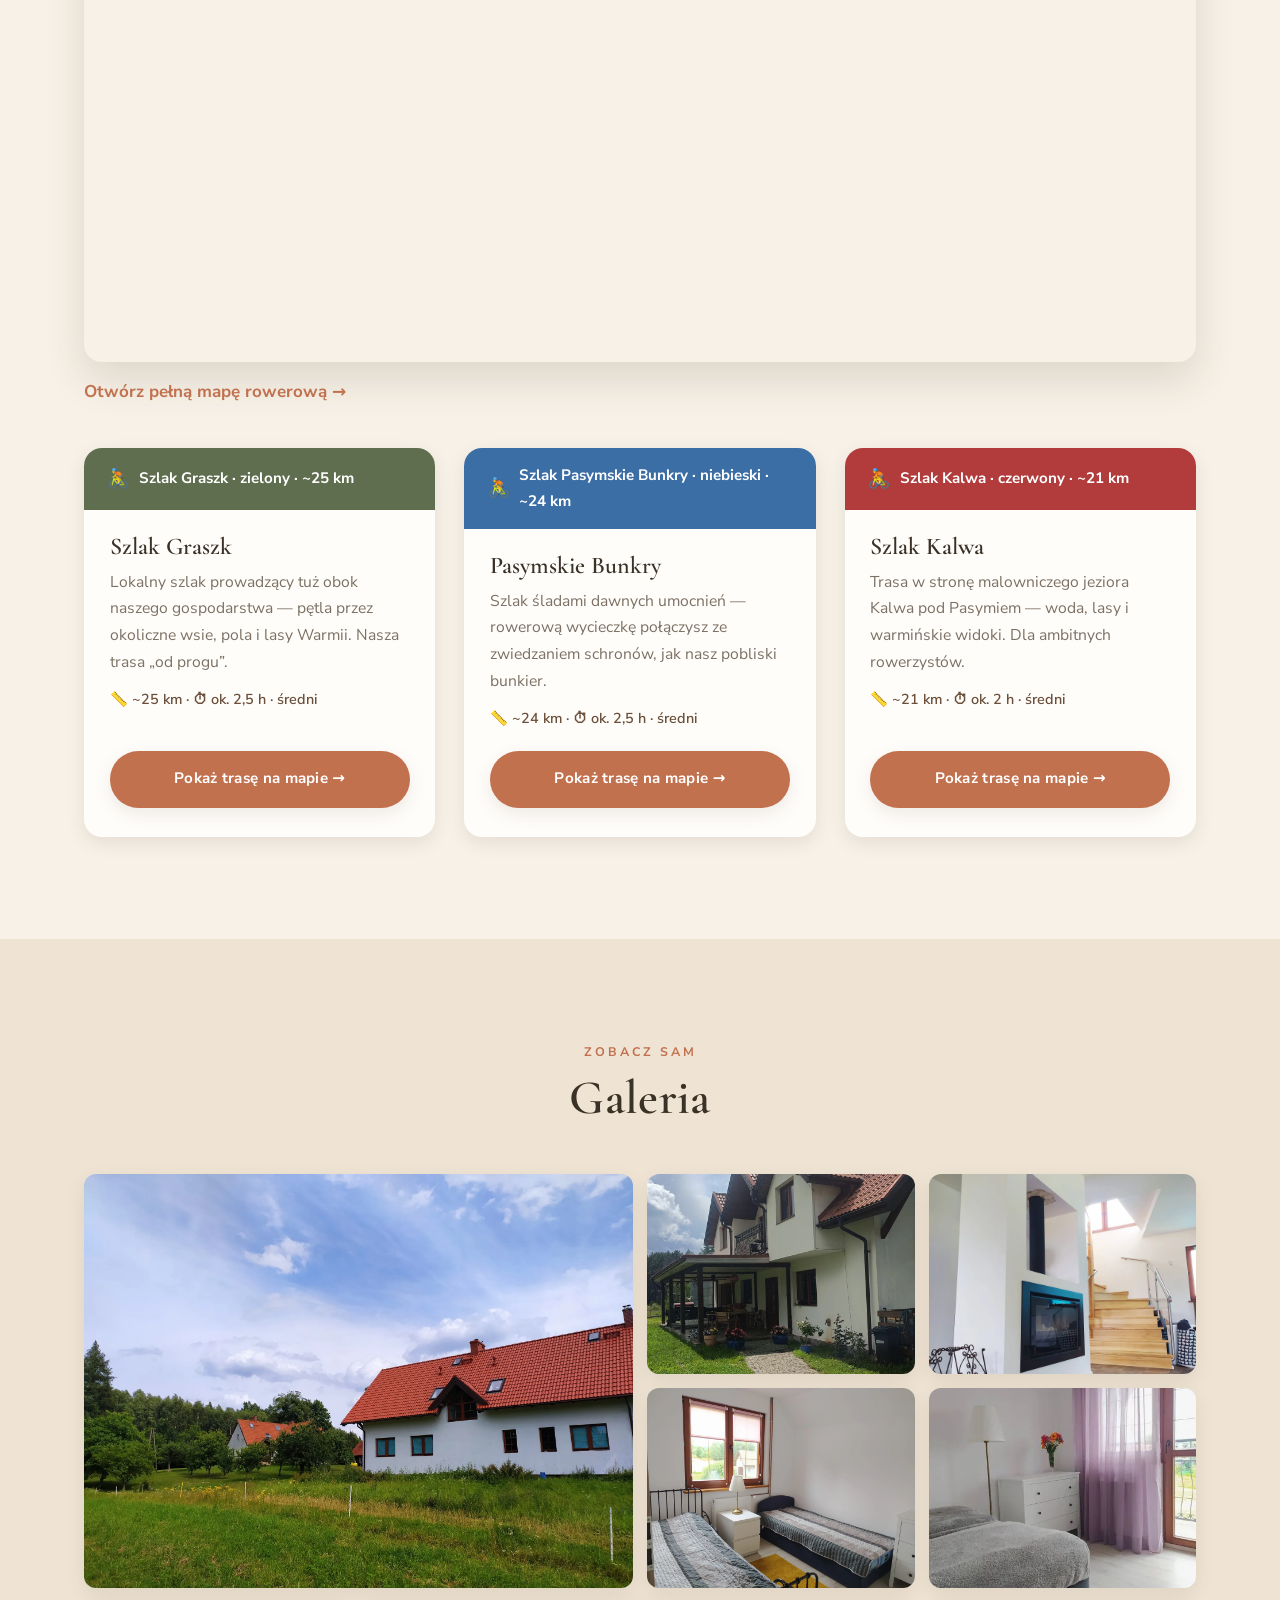
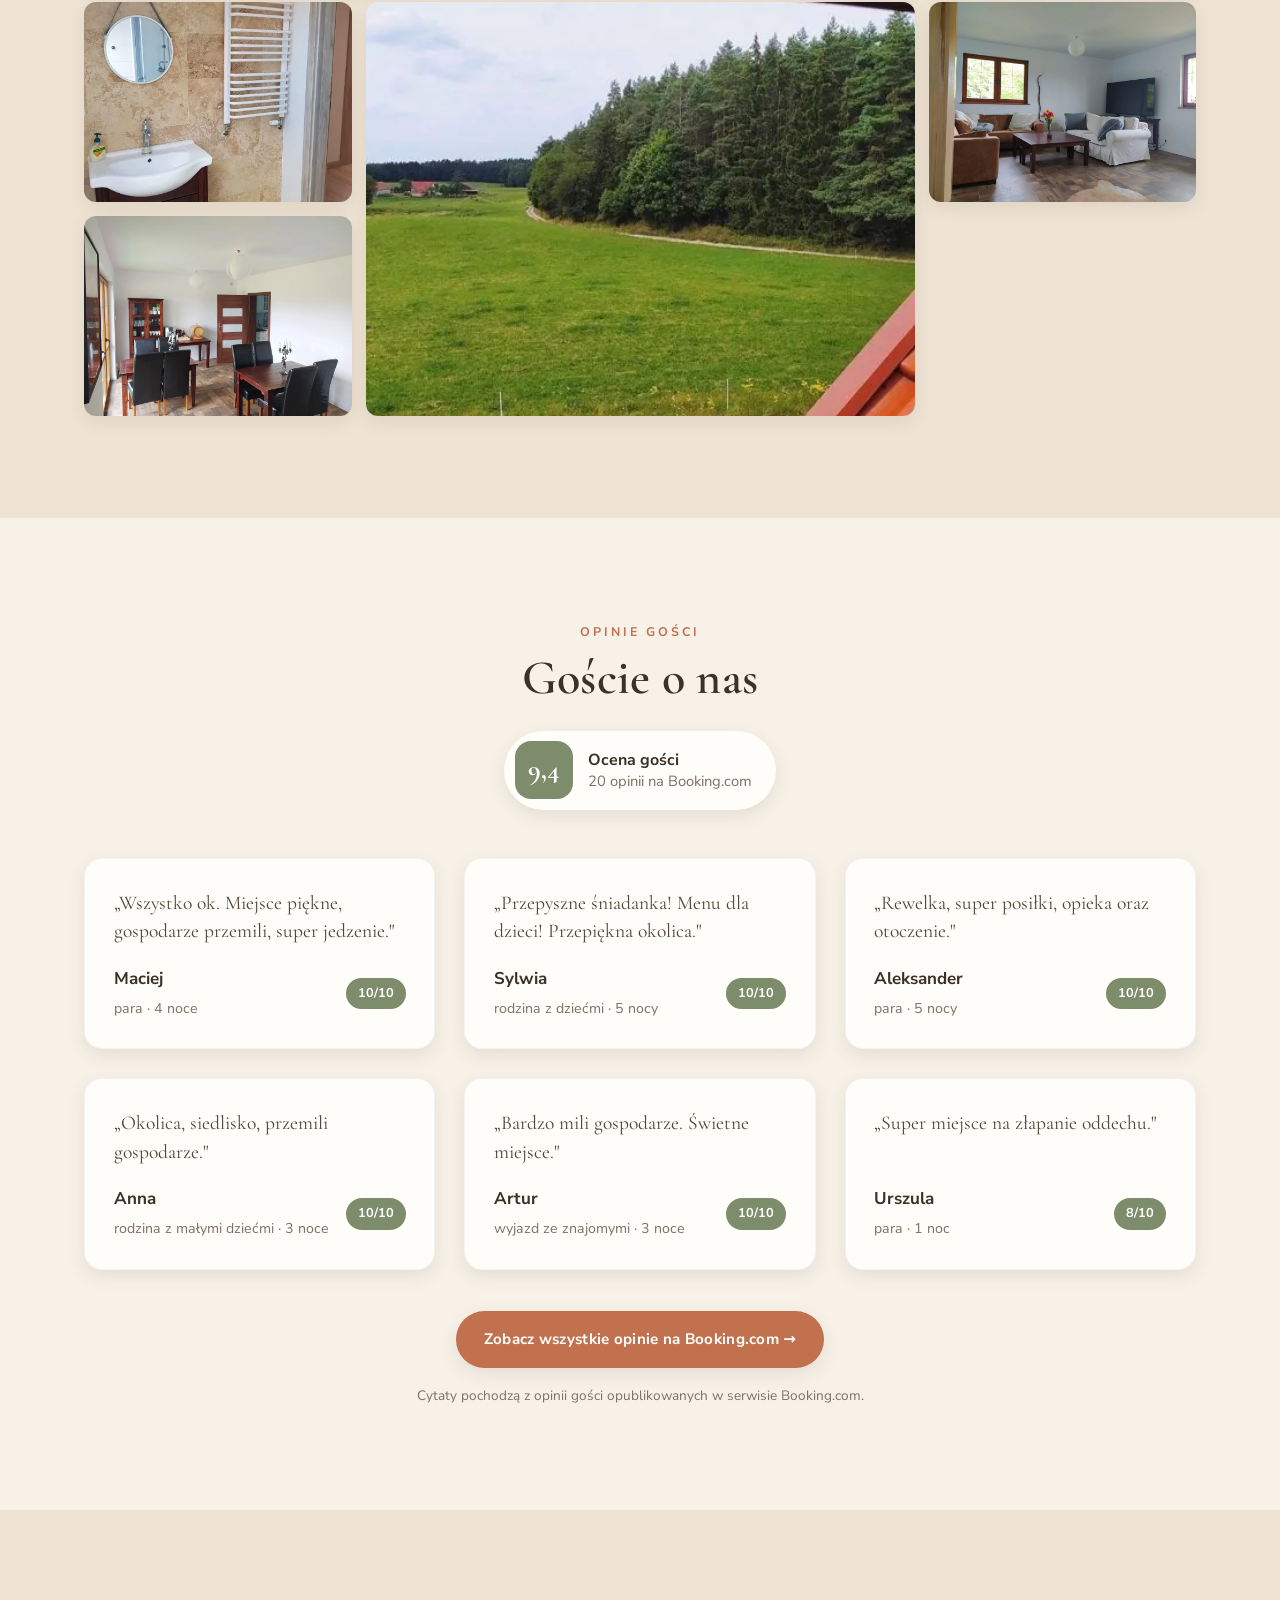
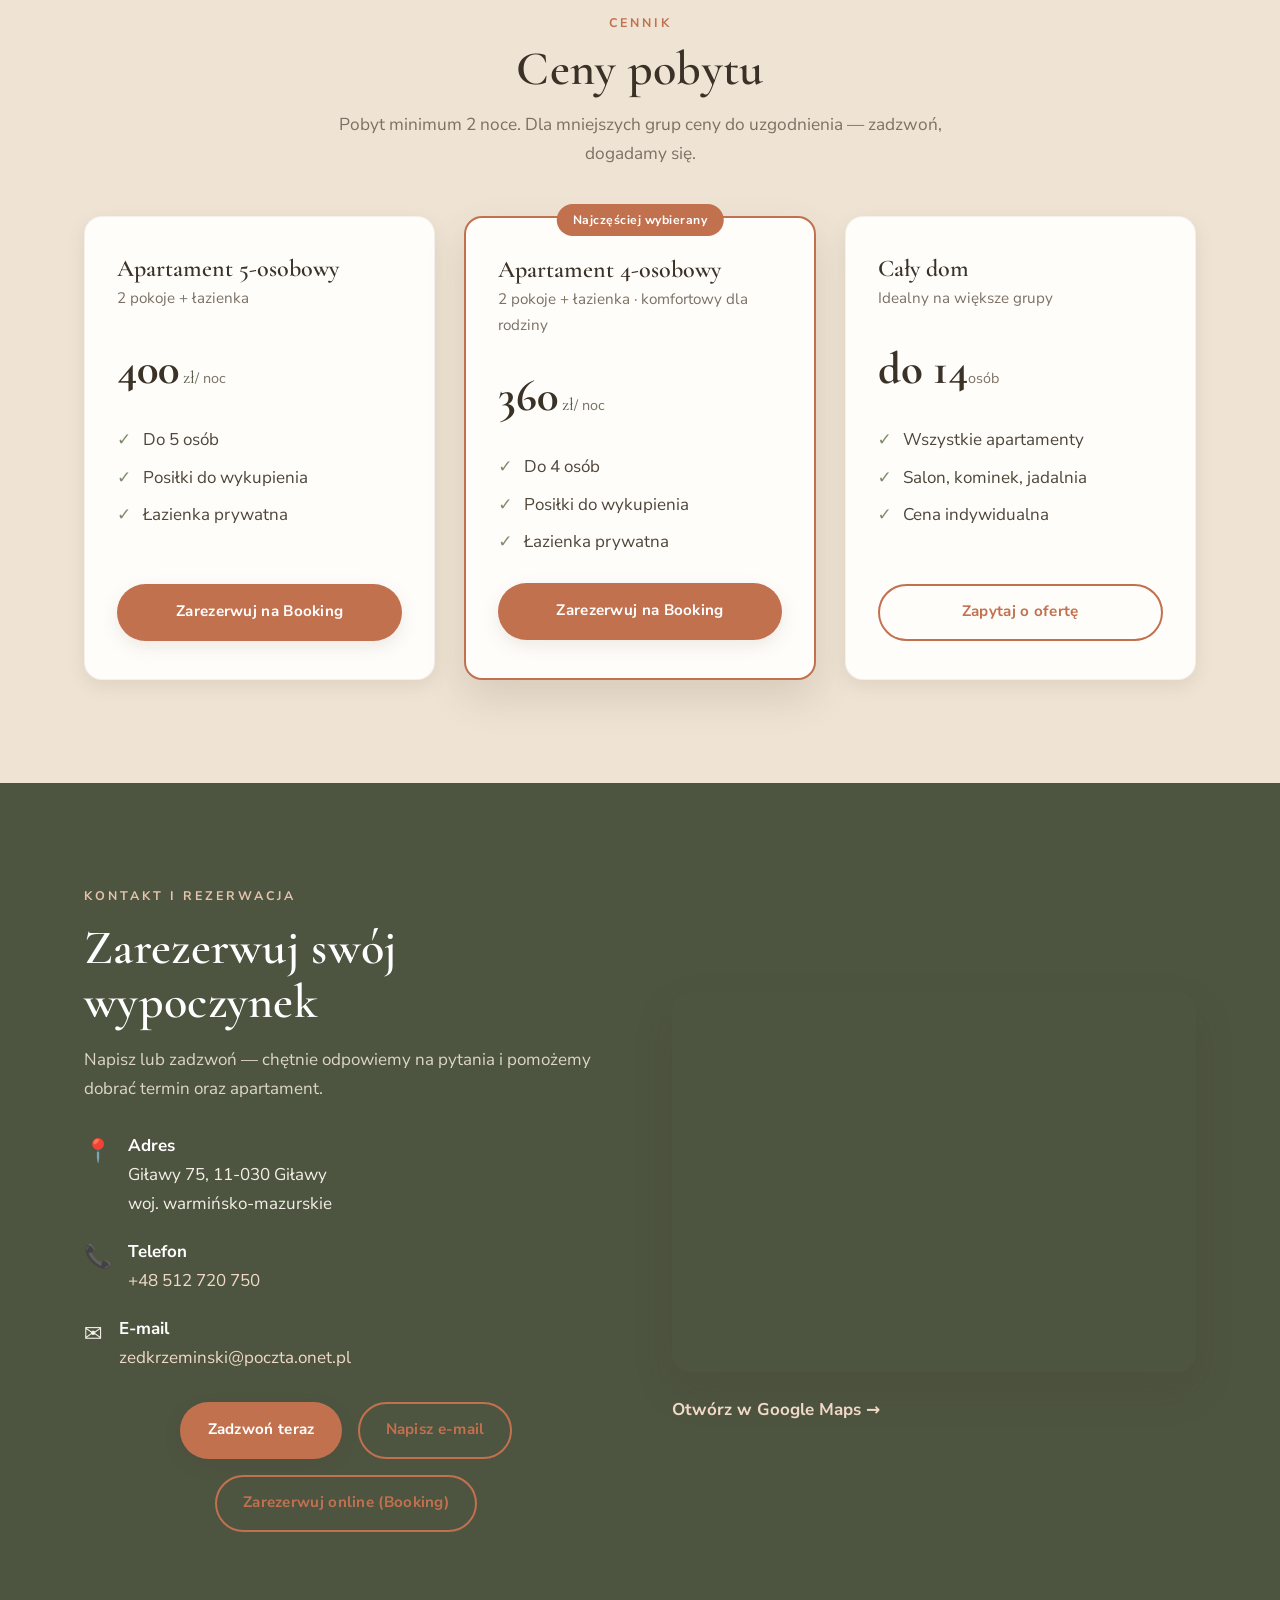
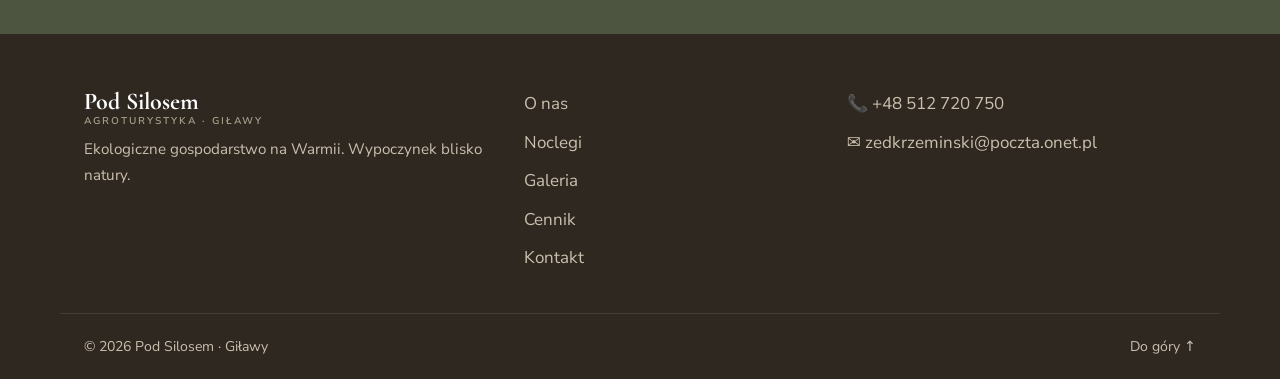
==== commit 4743a46b: "Zmien tekst przyciskow w cenniku na "Zarezerwuj na Booking"" ====
--- a/index.html
+++ b/index.html
@@ -9,6 +9,40 @@
     gtag('js', new Date());
 
     gtag('config', 'AW-17350584286');
+  </script>
+
+  <!-- PostHog -->
+  <script>
+    !function(t,e){var o,n,p,r;e.__SV||(window.posthog=e,e._i=[],e.init=function(i,s,a){function g(t,e){var o=e.split(".");2==o.length&&(t=t[o[0]],e=o[1]),t[e]=function(){t.push([e].concat(Array.prototype.slice.call(arguments,0)))}}(p=t.createElement("script")).type="text/javascript",p.crossOrigin="anonymous",p.async=!0,p.src=s.api_host.replace(".i.posthog.com","-assets.i.posthog.com")+"/static/array.js",(r=t.getElementsByTagName("script")[0]).parentNode.insertBefore(p,r);var u=e;for(void 0!==a?u=e[a]=[]:a="posthog",u.people=u.people||[],u.toString=function(t){var e="posthog";return"posthog"!==a&&(e+="."+a),t||(e+=" (stub)"),e},u.people.toString=function(){return u.toString(1)+".people (stub)"},o="init capture register register_once register_for_session unregister unregister_for_session getFeatureFlag getFeatureFlagPayload isFeatureEnabled reloadFeatureFlags updateEarlyAccessFeatureEnrollment getEarlyAccessFeatures on onFeatureFlags onSessionId getSurveys getActiveMatchingSurveys renderSurvey canRenderSurvey getNextSurveyStep identify setPersonProperties group resetGroups setPersonPropertiesForFlags resetPersonPropertiesForFlags setGroupPropertiesForFlags resetGroupPropertiesForFlags reset get_distinct_id getGroups get_session_id get_session_replay_url alias set_config startSessionRecording stopSessionRecording sessionRecordingStarted captureException loadToolbar get_property getSessionProperty createPersonProfile opt_in_capturing opt_out_capturing has_opted_in_capturing has_opted_out_capturing clear_opt_in_out_capturing debug getPageViewId".split(" "),n=0;n<o.length;n++)g(u,o[n]);e._i.push([i,s,a])},e.__SV=1)}(document,window.posthog||[]);
+    posthog.init('phc_viyBh6a5u47PLYNjKdWkm2vDEg25r6kVnGtECacyVh4t', {
+      api_host: 'https://eu.i.posthog.com',
+      person_profiles: 'identified_only',
+      autocapture: true,
+      capture_pageview: true,
+      capture_pageleave: true,
+      enable_heatmaps: true,
+      capture_dead_clicks: true,
+      loaded: function (ph) {
+        try {
+          var params = new URLSearchParams(window.location.search);
+          var gclid = params.get('gclid') || params.get('gbraid') || params.get('wbraid');
+          var utmSource = params.get('utm_source');
+          var sessionProps = {};
+          if (gclid) {
+            sessionProps.from_google_ads = true;
+            sessionProps.gclid = gclid;
+          } else if (utmSource && /google|adwords|gads/i.test(utmSource)) {
+            sessionProps.from_google_ads = true;
+          }
+          ['utm_source', 'utm_medium', 'utm_campaign', 'utm_term', 'utm_content'].forEach(function (k) {
+            if (params.get(k)) sessionProps[k] = params.get(k);
+          });
+          if (Object.keys(sessionProps).length > 0) {
+            ph.register_for_session(sessionProps);
+          }
+        } catch (e) {}
+      }
+    });
   </script>
 
   <meta charset="UTF-8">
@@ -398,7 +432,7 @@
             <li>Posiłki do wykupienia</li>
             <li>Łazienka prywatna</li>
           </ul>
-          <a href="#kontakt" class="btn btn-primary btn-block">Zapytaj o termin</a>
+          <a href="https://www.booking.com/hotel/pl/agroturystyka-gilawy.pl.html" class="btn btn-primary btn-block js-book-booking" target="_blank" rel="noopener">Zarezerwuj na Booking</a>
         </div>
         <div class="price-card price-card--featured">
           <span class="price-tag">Najczęściej wybierany</span>
@@ -410,7 +444,7 @@
             <li>Posiłki do wykupienia</li>
             <li>Łazienka prywatna</li>
           </ul>
-          <a href="#kontakt" class="btn btn-primary btn-block">Zapytaj o termin</a>
+          <a href="https://www.booking.com/hotel/pl/agroturystyka-gilawy.pl.html" class="btn btn-primary btn-block js-book-booking" target="_blank" rel="noopener">Zarezerwuj na Booking</a>
         </div>
         <div class="price-card">
           <h3>Cały dom</h3>
@@ -504,16 +538,81 @@
       }
     }
     document.addEventListener('DOMContentLoaded', function () {
+      function phCapture(eventName, props) {
+        if (window.posthog && typeof window.posthog.capture === 'function') {
+          window.posthog.capture(eventName, props || {});
+        }
+      }
       // Kliknięcie w numer telefonu
       document.querySelectorAll('a[href^="tel:"]').forEach(function (link) {
         link.addEventListener('click', function () {
           gilawyTrackConversion('AW-17350584286/WjOwCJOV_b8cEN7Ps9FA');
+          phCapture('klik_telefon', {
+            href: link.getAttribute('href'),
+            label: (link.textContent || '').trim(),
+            section: (link.closest('section, header, footer') || {}).id || link.className || 'page'
+          });
         });
       });
-      // Kliknięcie "Zarezerwuj online (Booking)"
+      // Kliknięcie w adres e-mail
+      document.querySelectorAll('a[href^="mailto:"]').forEach(function (link) {
+        link.addEventListener('click', function () {
+          phCapture('klik_email', {
+            href: link.getAttribute('href'),
+            label: (link.textContent || '').trim()
+          });
+        });
+      });
+      // Kliknięcie "Zarezerwuj online (Booking)" lub opinie Booking
       document.querySelectorAll('.js-book-booking').forEach(function (link) {
         link.addEventListener('click', function () {
           gilawyTrackConversion('AW-17350584286/6HXTCPCo_r8cEN7Ps9FA');
+          phCapture('klik_booking', {
+            href: link.getAttribute('href'),
+            label: (link.textContent || '').trim()
+          });
+        });
+      });
+      // Kliknięcie w mapy dojazdowe / trasy rowerowe
+      document.querySelectorAll('.place-card a[href^="http"], .bike-maplink, .map-link').forEach(function (link) {
+        link.addEventListener('click', function () {
+          var card = link.closest('.place-card');
+          var title = card && card.querySelector('h3') ? card.querySelector('h3').textContent.trim() : (link.textContent || '').trim();
+          phCapture('klik_mapa_trasa', {
+            miejsce: title,
+            href: link.getAttribute('href')
+          });
+        });
+      });
+      // Kliknięcie w zdjęcia w galerii
+      document.querySelectorAll('#gallery .g-item').forEach(function (link, idx) {
+        link.addEventListener('click', function () {
+          var img = link.querySelector('img');
+          phCapture('klik_galeria_zdjecie', {
+            index: idx + 1,
+            src: link.getAttribute('href'),
+            alt: img ? img.alt : ''
+          });
+        });
+      });
+      // Kliknięcie w cenniku ("Zapytaj o termin / ofertę")
+      document.querySelectorAll('.price-card a.btn').forEach(function (link) {
+        link.addEventListener('click', function () {
+          var card = link.closest('.price-card');
+          var wariant = card && card.querySelector('h3') ? card.querySelector('h3').textContent.trim() : '';
+          phCapture('klik_cennik', {
+            wariant: wariant,
+            label: (link.textContent || '').trim()
+          });
+        });
+      });
+      // Kliknięcie w nawigację / kotwice sekcji
+      document.querySelectorAll('a[href^="#"]').forEach(function (link) {
+        link.addEventListener('click', function () {
+          phCapture('klik_nawigacja', {
+            cel: link.getAttribute('href'),
+            label: (link.textContent || '').trim()
+          });
         });
       });
     });
